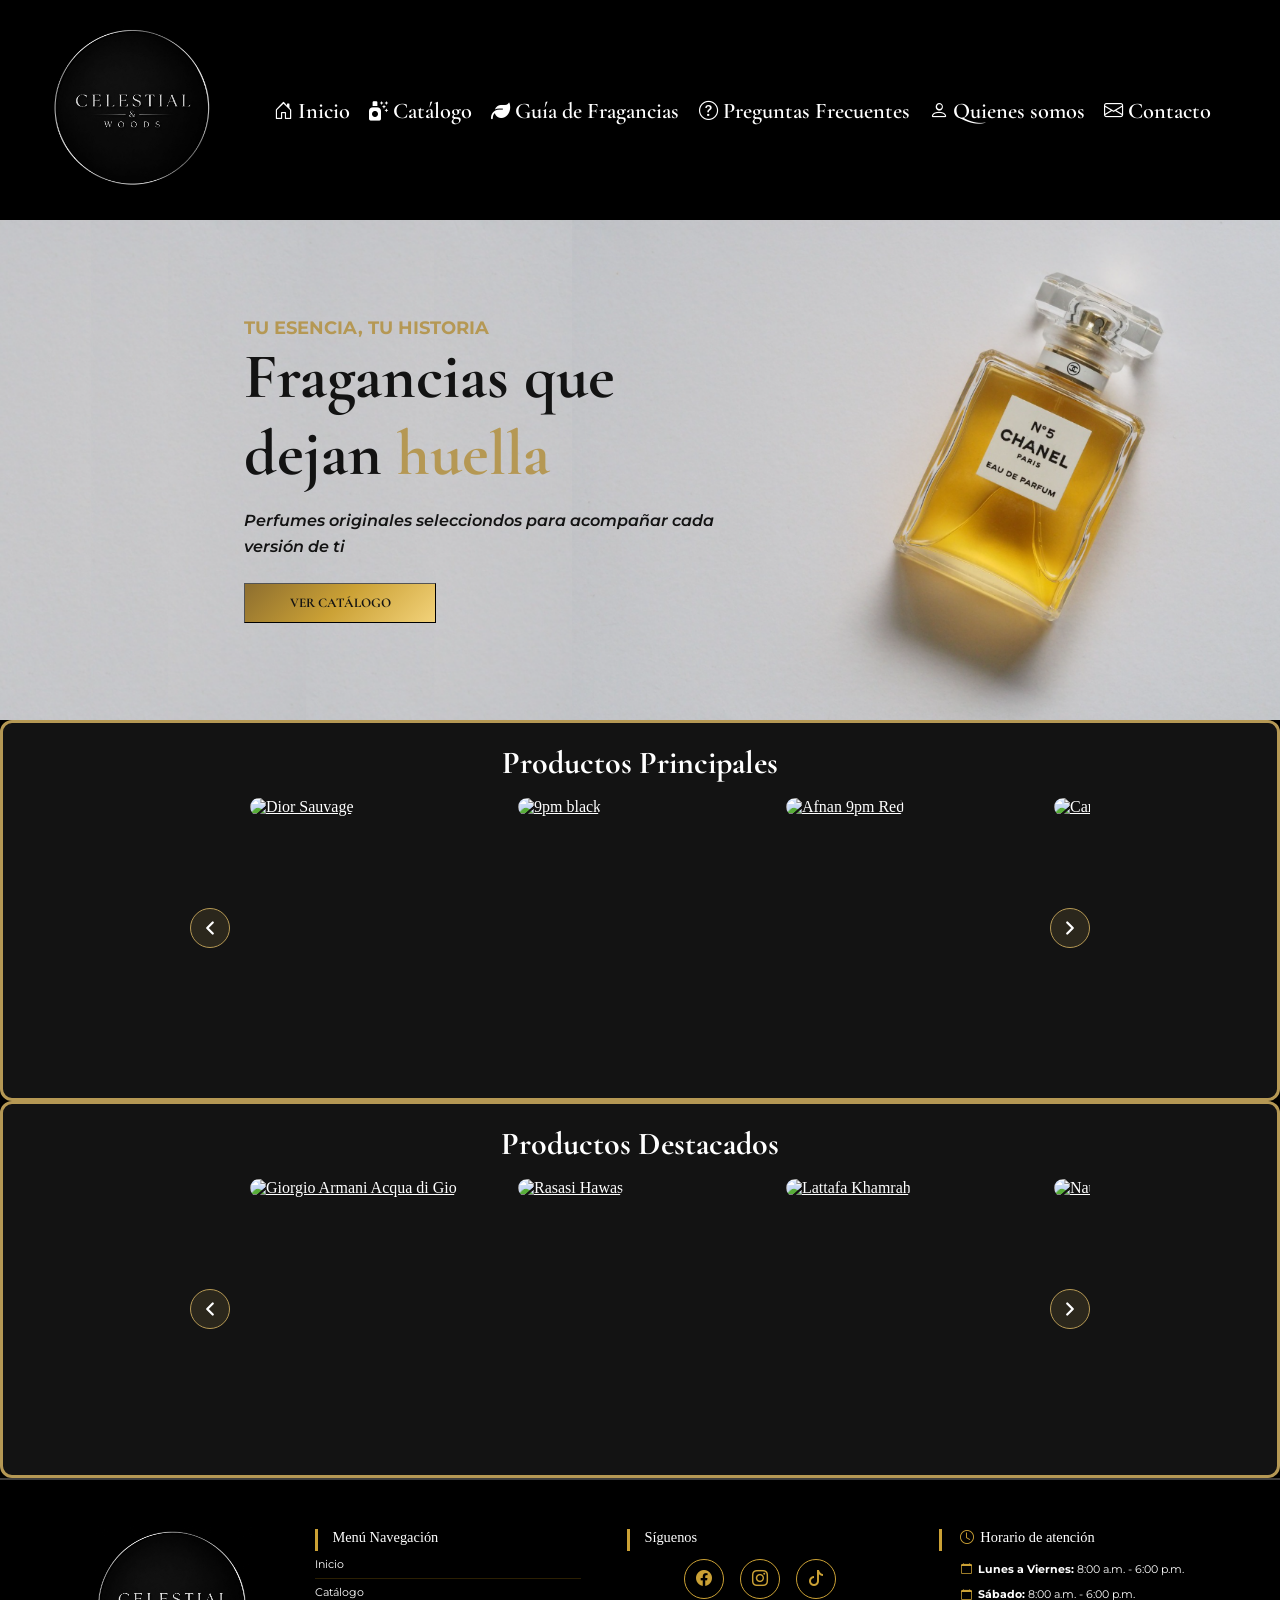
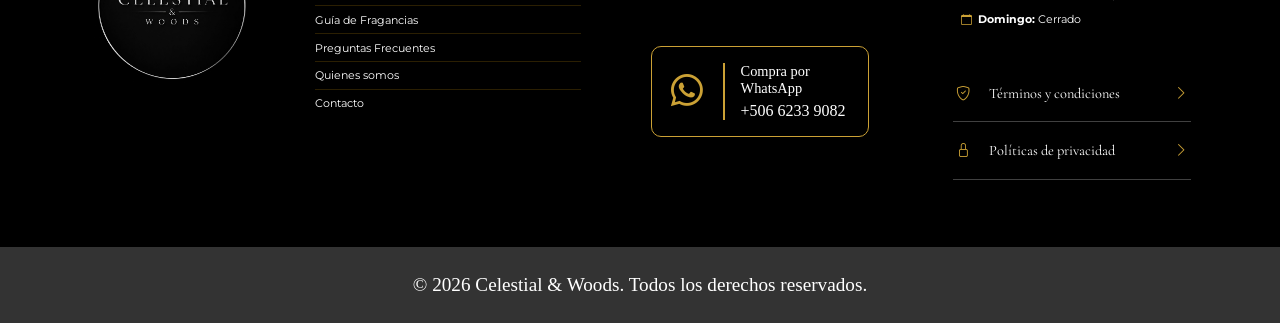
==== Index.html @ f3c1cd7b "Agregar funcionalidad a catalogo, filtros y carrucel en index" ====
<!doctype html>
<html lang="es">

<head>
  <meta charset="UTF-8" />
  <meta name="viewport" content="width=device-width, initial-scale=1.0" />
  <meta name="author" content="Ana María Faerron, Michael Maroto, Julian Rodríguez " />
  <meta name="description"
    content="Descubre perfumes exclusivos para mujer, hombre y unisex. Encuentra la fragancia perfecta en Celestial & Woods." />
  <meta name="keywords"
    content="perfumes, fragancias, perfumes originales, perfumes para mujer, perfumes para hombre, tienda de perfumes" />
  <link rel="preconnect" href="https://fonts.googleapis.com" />
  <link rel="preconnect" href="https://fonts.gstatic.com/" crossorigin />
  <link
    href="https://fonts.googleapis.com/css2?family=Cormorant+Garamond:ital,wght@0,300..700;1,300..700&family=Montserrat:ital,wght@0,100..900;1,100..900&display=swap"
    rel="stylesheet" />
  <link rel="stylesheet" href="Css/Index.css" />

  <title>Inicio | Celestial & Woods</title>
  <link href="Css/Styles.css" rel="stylesheet" />
  <!--Se pone de último para que tenga prioridad-->
  <!--Para usar bootstrap (iconos)-->
  <link rel="stylesheet" href="https://cdn.jsdelivr.net/npm/bootstrap-icons@1.13.1/font/bootstrap-icons.min.css" />

  <!-- Font Awesome -->
  <link rel="stylesheet" href="https://cdnjs.cloudflare.com/ajax/libs/font-awesome/6.7.2/css/all.min.css" />
  <link rel="icon" type="image/png" href="Multimedia/Img/Logo_Celestial_Woods.png" />
</head>

<body>
  <!--------------------------------------------------------->
  <!------------------------MENU----------------------------->
  <!--------------------------------------------------------->

  <header class="main-header">
    <!-- Logo de la marca, centrado -->
    <div class="header-logo">
      <a href="Index.html">
        <img src="Multimedia/Img/Logo_Celestial_Woods.png" alt="Logo Celestial & Woods" />
      </a>
    </div>

    <button class="hamburger-menu" id="abrir">
      <i class="bi bi-list"></i>
    </button>

    <nav class="header-nav" id="nav">
      <button class="cerrar-menu" id="cerrar"><i class="bi bi-x"></i></button>

      <ul class="nav-list">
        <li class="nav-item">
          <a href="#" class="nav-link active"><i class="bi bi-house-door"></i> Inicio</a>
        </li>
        <li class="nav-item">
          <a href="Paginas/Catalogo_Productos.html" class="nav-link">
            <i class="fa-solid fa-spray-can-sparkles"></i> Catálogo</a>
        </li>
        <li class="nav-item">
          <a href="Paginas/Guia_fragancias.html" class="nav-link">
            <i class="fa-solid fa-leaf"></i> Guía de Fragancias</a>
        </li>
        <li class="nav-item">
          <a href="Paginas/Preguntas.html" class="nav-link">
            <i class="bi bi-question-circle"></i> Preguntas Frecuentes</a>
        </li>
        <li class="nav-item">
          <a href="Paginas/Informacion.html" class="nav-link"><i class="bi bi-person"></i> Quienes somos</a>
        </li>
        <li class="nav-item">
          <a href="Paginas/Contacto.html" class="nav-link"><i class="bi bi-envelope"></i> Contacto</a>
        </li>
      </ul>
    </nav>
  </header>

  <!-- Contenido principal (Main)-->
  <main>

    <section class="hero-section">

      <section class="left hero-section">

        <h3>TU ESENCIA, TU HISTORIA</h3>
        <h1>Fragancias que
          <hr> dejan <strong>huella</strong>
        </h1>
        <p>Perfumes originales selecciondos para acompañar cada versión de ti</p>
        <button>
          VER CATÁLOGO
        </button>

      </section>

      <img src="Multimedia/heroSectionIndice.png" alt="" class="hero-image right">

    </section>


    <section class="principal-products">
      <!-- Sección de productos principales-->
      <h2>Productos Principales</h2>

      <div class="carrusel-visor" id="carruselPrincipales" data-intervalo="4000">
        <button class="carrusel-flecha carrusel-prev" type="button" aria-label="Anterior">
          <svg viewBox="0 0 24 24" width="100%" height="100%" fill="none" stroke="currentColor" stroke-width="2.5"
            stroke-linecap="round" stroke-linejoin="round">
            <polyline points="15 18 9 12 15 6"></polyline>
          </svg>
        </button>

        <!-- Las imagenes las llena Java/index.js, leyendo los -->
        <!-- productos con principal:true en Java/productos.js -->
        <div class="carrusel-pista"></div>

        <button class="carrusel-flecha carrusel-next" type="button" aria-label="Siguiente">
          <svg viewBox="0 0 24 24" width="100%" height="100%" fill="none" stroke="currentColor" stroke-width="2.5"
            stroke-linecap="round" stroke-linejoin="round">
            <polyline points="9 6 15 12 9 18"></polyline>
          </svg>
        </button>
      </div>

      <div class="product-container"></div>
    </section>

    <section class="Featured-Products" id="productos-destacados">
      <h2>Productos Destacados</h2>

      <div class="carrusel-visor" id="carruselDestacados" data-intervalo="4000">
        <button class="carrusel-flecha carrusel-prev" type="button" aria-label="Anterior">
          <svg viewBox="0 0 24 24" width="100%" height="100%" fill="none" stroke="currentColor" stroke-width="2.5"
            stroke-linecap="round" stroke-linejoin="round">
            <polyline points="15 18 9 12 15 6"></polyline>
          </svg>
        </button>

        <!-- Las imagenes las llena Java/index.js, leyendo los -->
        <!-- productos con destacado:true en Java/productos.js -->
        <div class="carrusel-pista"></div>

        <button class="carrusel-flecha carrusel-next" type="button" aria-label="Siguiente">
          <svg viewBox="0 0 24 24" width="100%" height="100%" fill="none" stroke="currentColor" stroke-width="2.5"
            stroke-linecap="round" stroke-linejoin="round">
            <polyline points="9 6 15 12 9 18"></polyline>
          </svg>
        </button>
      </div>
    </section>
  </main>

  <!--------------------------------------------------------->
  <!-------------------PIE DE LA PÁGINA---------------------->
  <!--------------------------------------------------------->

  <footer>
    <!-- Logo de la marca -->
    <img class="logo" src="Multimedia/Img/Logo_Celestial_Woods.png" alt="Logo Celestial & Woods" />

    <section class="footer-menu">
      <h3>Menú Navegación</h3>
      <ul class="nav-list-footer">
        <li class="nav-item-footer">
          <a href="#" class="nav-link-footer active"> Inicio</a>
        </li>
        <li class="nav-item-footer">
          <a href="Paginas/Catalogo_Productos.html" class="nav-link-footer">
            Catálogo</a>
        </li>
        <li class="nav-item-footer">
          <a href="Paginas/Guia_fragancias.html" class="nav-link-footer">
            Guía de Fragancias</a>
        </li>
        <li class="nav-item-footer">
          <a href="Paginas/Preguntas.html" class="nav-link-footer">
            Preguntas Frecuentes</a>
        </li>
        <li class="nav-item-footer">
          <a href="Paginas/Informacion.html" class="nav-link-footer">
            Quienes somos</a>
        </li>
        <li class="nav-item-footer">
          <a href="Paginas/Contacto.html" class="nav-link-footer">
            Contacto</a>
        </li>
      </ul>
    </section>

    <section class="footer-social">
      <h3>Síguenos</h3>

      <nav aria-label="Redes sociales">
        <a href="https://www.facebook.com/share/1H3A6cKN8u/" class="social-icon" target="_blank" rel="noopener">
          <i class="bi bi-facebook"></i></a>
        <a href="https://www.instagram.com/celestial_woods_?igsi=bzFpeXpoeDBkMzht" class="social-icon" target="_blank"
          rel="noopener">
          <i class="bi bi-instagram"></i></a>
        <a href="https://www.tiktok.com/@celestial_woods?_r=1&_t=ZS-996cXlFkd6O" class="social-icon" target="_blank"
          rel="noopener"><i class="bi bi-tiktok"></i></a>
      </nav>
    </section>

    <!-- Compra por WhatsApp -->
    <section class="footer-whatsapp">
      <i class="bi bi-whatsapp"></i>

      <div class="left">
        <h3>Compra por WhatsApp</h3>
        <a href="https://wa.me/50662339082?text=Hola%2C%20me%20gustaria%20obtener%20mas%20informacion%20sobre%20sus%20perfumes."
          target="_blank" rel="noopener">
          +506 6233 9082
        </a>
      </div>
    </section>

    <!-- Horarios -->
    <section class="footer-hours">
      <h3><i class="bi bi-clock"></i> Horario de atención</h3>

      <ul>
        <li>
          <i class="bi bi-calendar"></i><strong> Lunes a Viernes:</strong> 8:00 a.m. - 6:00 p.m.
        </li>
        <li>
          <i class="bi bi-calendar"></i><strong> Sábado:</strong> 8:00 a.m. -
          6:00 p.m.
        </li>
        <li>
          <i class="bi bi-calendar"></i><strong> Domingo:</strong> Cerrado
        </li>
      </ul>
    </section>

    <!-- Información legal -->
    <section class="footer-legal">
      <nav aria-label="Información legal">
        <ul class="legal-list">
          <li class="legal-item">
            <a href="#" class="legal-link">
              <span class="legal-left">
                <i class="bi bi-shield-check"></i>
                <span>Términos y condiciones</span>
              </span>

              <i class="bi bi-chevron-right"></i>
            </a>
          </li>

          <li class="legal-item">
            <a href="#" class="legal-link">
              <span class="legal-left">
                <i class="bi bi-lock"></i>
                <span>Políticas de privacidad</span>
              </span>

              <i class="bi bi-chevron-right"></i>
            </a>
          </li>
        </ul>
      </nav>
    </section>

    <!-- Copyright -->
    <section class="footer-copy">
      <p>
        &copy; 2026 Celestial & Woods. <br />
        Todos los derechos reservados.
      </p>
    </section>
  </footer>

  <script src="Java/productos.js"></script>
  <script src="Java/index.js"></script>
  <script src="Java/main.js"></script>
  <script src="Java/carrusel.js"></script>
  <!--Se pone al final porque ocupa primero haber leido todo el html-->
</body>

</html>
---- Css/Index.css ----
main {
  margin-left: 0 !important;
  margin-right: 0 !important;
  width: 100% !important;
}

.hero-section {
  width: 100%;
  height: 500px;
  position: relative;
  overflow: hidden;
  border: 0;
  border-radius: 0;
}

.hero-image {
  width: 100%;
  height: 100%;
  object-fit: cover;
  object-position: center;
  position: absolute;
  top: 0;
  left: 0;
}

.hero-section.left {
  position: relative;
  z-index: 2;
  width: 50%;
  height: 100%;
  display: flex;
  flex-direction: column;
  justify-content: center;
  padding: 3rem 4rem;
  margin-left: 10rem;
  background-color: transparent;
}

.hero-section h1 {
  font-family: "Cormorant Garamond", serif;
  color: #131313;
  font-size: 4rem;
  font-weight: 900;
  margin-bottom: 1rem;
}

.hero-section h3 {
  font-family: "Montserrat", serif;
  color: #b59854;
  font-size: 1.1rem;
}

.hero-section strong {
  color: #b59854;
}

.hero-section hr {
  border: none;
}

.hero-section p {
  font-family: "Montserrat", serif;
  font-size: 1rem;
  width: 30rem;
  max-width: 100%;
  color: #131313;
  margin-bottom: 1.5rem;
  font-style: italic;
  font-weight: 600;
  line-height: 1.6;
}

.hero-section button {
  height: 2.5rem;
  width: 12rem;
  font-family: "Cormorant Garamond", serif;
  color: #131313;
  font-weight: 700;
  background: linear-gradient(135deg, #8d6e2f, #cba135, #f2d27a);
  border-width: 1.5px;
  transition: all 0.3s ease;
}

.hero-section button:hover {
  transform: translateX(5px);
  filter: brightness(1.08);
  box-shadow: 0 5px 15px rgba(203, 161, 53, 0.35);
}

/* Contenedor principal de la sección */
section {
  /* margin: 30px; */
  padding: 20px;
  border: 3px solid #b59854;
  color: white;
  background-color: #131313;
  border-radius: 12px;
}

/* Título de la sección */
section h2 {
  color: white;
  text-align: center;
  margin-bottom: 1rem;
  font-family: "Cormorant Garamond", serif;
  font-size: clamp(1.5rem, 3vw, 2rem);
}

/* Carrusel propio de Productos Principales y Destacados */
.carrusel-visor {
  position: relative;
  max-width: 900px;
  margin: 0 auto 1rem auto;
  overflow: hidden;
  display: flex;
  align-items: center;
  gap: 0.5rem;
}

/* Fila continua de imágenes: se desplaza de a una */
.carrusel-pista {
  display: flex;
  flex: 1 1 auto;
  min-width: 0;
  transition: transform 0.6s ease;
}

.carrusel-pista > a {
  flex: 0 0 33.333%;
  width: 33.333%;
  height: 260px;
  padding: 0 0.75rem;
  box-sizing: border-box;
  display: block;
}

.carrusel-pista > a img {
  width: 100%;
  height: 100%;
  object-fit: contain;
  border-radius: 12px;
  background-color: transparent;
}

.carrusel-flecha {
  position: relative;
  z-index: 2;
  flex-shrink: 0;
  width: 40px;
  height: 40px;
  display: flex;
  align-items: center;
  justify-content: center;
  background: rgba(181, 152, 84, 0.15);
  border: 1px solid #b59854;
  border-radius: 50%;
  color: #cba135;
  cursor: pointer;
  padding: 8px;
  transition:
    background-color 0.2s ease,
    color 0.2s ease;
}

.carrusel-flecha:hover {
  background-color: #b59854;
  color: #131313;
}

/* Tablet: se ven 2 imágenes a la vez */
@media screen and (max-width: 991px) {
  .carrusel-visor {
    max-width: 600px;
  }

  .carrusel-pista > a {
    flex: 0 0 50%;
    width: 50%;
    height: 240px;
  }
}

/* Celular: se ve 1 imagen a la vez */
@media screen and (max-width: 767px) {
  .carrusel-visor {
    max-width: 320px;
    gap: 0.35rem;
  }

  .carrusel-pista > a {
    flex: 0 0 100%;
    width: 100%;
    height: 220px;
  }

  .carrusel-flecha {
    width: 32px;
    height: 32px;
    padding: 6px;
  }
}

/* Cuadrícula contenedora de productos */
.product-container {
  display: grid;
  grid-template-columns: repeat(3, minmax(0, 1fr));
  gap: 1.5rem;
  margin-top: 20px;
  align-items: stretch;
}

/* Tarjeta o elemento individual de producto */
.product-item {
  display: flex;
  flex-direction: column;
  align-items: center;
  gap: 0.75rem;
  text-align: center;
}

/* Imagen del producto */
.product-item img {
  width: 100%;
  max-width: 220px;
  height: auto;
  object-fit: contain;
  border-radius: 12px;
}

/* Títulos y textos descriptivos de cada producto */
.product-item h3,
.product-item p {
  margin: 0;
  font-family: "Montserrat", sans-serif;
}

/* Reglas de diseño responsivo para pantallas de hasta 767px */
@media screen and (max-width: 767px) {
  .hero-section {
    width: 100%;
    height: 350px;
    position: relative;
    overflow: hidden;
    border: 0;
    border-radius: 0;
  }

  .hero-image {
    width: 100%;
    height: 100%;
    object-fit: cover;
    object-position: 89% center;
    position: absolute;
    top: 0;
    left: 0;
  }

  .hero-section.left {
    position: relative;
    z-index: 2;
    width: 80%;
    display: flex;
    flex-direction: column;
    justify-content: center;
    padding: 1rem;
    height: 80%;
    margin-left: 1rem;
  }

  .hero-section h1 {
    font-size: 2.5rem;
  }

  .hero-section h3 {
    font-size: 0.8rem;
  }

  .hero-section hr {
    border: none;
  }

  .hero-section p {
    font-size: 0.8rem;
    width: 20rem;
    font-weight: 600;
  }

  .hero-section button {
    height: 2rem;
    width: 10rem;
  }

  section {
    margin: 1rem 0.75rem;
    padding: 1rem;
  }

  .product-container {
    grid-template-columns: 1fr;
    gap: 1rem;
  }

  .product-item img {
    max-width: 240px;
  }
}
---- Css/Styles.css ----
/* ==========================================================================
    CONFIGURACIÓN  GENERAL 
============================================================================= */

/*Esto es para que aplique todo los formatos a todo el documento*/
* {
  margin: 0;
  padding: 0;
  box-sizing: border-box; /* Hace que el ancho y el alto del elemento incluyan el padding y el borde, evitando que aumente su tamaño total. */
  color: white;
}

/*Esto es para que aplique esa función a todo el html*/
html {
  scroll-behavior: smooth; /* Desplaza la página de forma suave hacia una sección en lugar de saltar directamente. */
}

main {
  width: 80%;
  margin: 0 auto;
  
}

body{
  background-color: black;
}



/* =================================================================================
    ESTILOS BASE (PARA MOBILE Y DESKTOP)  Y CONFIGURACIÓN MOBILE 
==================================================================================== */
  
/*-------------------------------------------------------------------*/
/*------------CONFIGURACIÓN DE LA SECCIÓN GUIA DE FRAGANCIAS---------*/
/*-------------------------------------------------------------------*/


  /*logo en mobile*/
  .header-logo img {
    width: 130px;
    height: auto;
    border-radius: 50%;
    object-fit: cover;
  }

  /*Esto es para que muestre el menu hamburguesa cuando está en mobile*/
  .hamburger-menu { 
    display: block;
    background-color: transparent;
    font-size: 1.5rem;
    border: none;
    cursor: pointer;
  }

  .hamburger-menu:hover{
    transform: scale(1.15); /*cuando se presiona se hace más grande*/
  }

  /*Botón de cerrar X*/
  .cerrar-menu{
    background-color: transparent;
    margin: 0;
    border: 0;
    font-size: 2rem;
    align-self: flex-end;
    cursor: pointer;
    display: block;  /*Esto es para que muestre el menu hamburguesa cuando está en mobile*/
    transition: transform 0.3s ease;
  }

  .cerrar-menu:hover{
    color:white;
  }

  /*Configuración general de los íconos*/
  .bi-house-door, .fa-solid, .bi-question-circle, .bi-person, .bi-envelope {
    color: #d4b483;
    font-size: 1.2rem;
  }

  /*El contenedor (header) */
  .main-header{
    display: flex;
    justify-content: space-between;
    align-items: center;
    padding: 1rem 1.5rem; /* 1rem arriba/abajo y 1.5rem de "aire" a los lados */
    width: 100%;
    box-sizing: border-box; /* Evita que el padding genere scroll horizontal */
  }

  /*Contenedor(nav) Padre del botton y el ul*
  Es el menú desplegable lateral en Mobile*/
  .header-nav {
    position: fixed; /*Aquí esta actuando como hijo del header y significa mover el hijo en cualquier parte dentro del padre. Permite usar left, top..*/
    top: 0;
    right: 0;
    bottom: 0;

    width: 240px;
    height: 100vh;

    display: flex;
    flex-direction: column;
    justify-content: flex-start;
    align-items: flex-start;
    padding: 1rem;
  
    background: linear-gradient(
    180deg,
    #3c3b3a 0%,
    #2f2f2f 45%,
    #232323 100%
    );

    box-shadow:
    -15px 0 40px rgba(0,0,0,.45),
    0 0 0 100vmax rgba(0,0,0,.5);

    border-radius: 40px 0 0 40px;

    /* Esto es para que no muestre el nav cuando está en mobile y pongo .nav-list para que si me muestre la imagen que también esta adentro del nav*/
    opacity: 0;
    visibility: hidden; /* Oculto por defecto en móvil ya que solo se va a mostrar presionando el botón hamburguesa */
    transform: translateX(100%);
    transition: transform .35s ease;
    z-index: 10; /*Esto es para las imagenes del fondo que no se vean encima del menu*/
  }

  /*Esto es una clase de JavaScript para desplegar menú en mobile*/
  .header-nav.visible {
    transform: translateX(0);
    opacity: 1;
    visibility: visible;
  }

/*Contenedor (ul) Padre de los li*/
/*Es la lista del menú en mobile*/
  .nav-list {
    display: flex;
    flex-direction: column; /*que ponga a sus hijos de manera vertical*/ 
    margin: 0;   /* Espacio debajo de la X */
    padding: 0;
    width: 100%; /*significa que el elemento ocupa el 100% del ancho de su contenedor padre.*/
    list-style: none;
  }

/*Contenedor (li) Padre de los a*/
/*Son los elementos de la lista*/
  .nav-item{
    margin: 0;
    width:100%;
    padding:1rem 0;
    
  }

  /*Esta es la líneas del menu gris y le pongo el not para que al ultimo no le ponga*/
  .nav-item:not(:last-child){
    border-bottom:1px solid rgba(203,161,53,.45);
  }

  /*Contenedor (a) para manejar lo que está dentro el texto. Padre de los textos*/
  .nav-link {
    color: #d4b483;
    text-decoration: none; /*Para quitarle los puntos y raya*/
    font-size: 1rem;
    font-weight: 600;
    padding: 0.8rem 0;
    white-space: nowrap; /*le dice al navegador que nunca haga un salto de línea dentro del texto.*/
    transition: .3s;
    font-family: "Cormorant Garamond", sans-serif;

  }

  .nav-link:hover {
  /*Cuando se pasa el mouse por los link del nav*/
    background: none;
    color: #f6deb0;
    padding-left:12px;
  }

  .nav-link:hover i{ /*cuando pasen el mouse por ahi tambien cambie de color los iconos*/
    color: #f6deb0;
  }

  

  /*-------------------------------------------------------------------*/
  /*--------------------------CONFIGURACIÓN FOOTER---------------------*/
  /*-------------------------------------------------------------------*/

  footer {
    width: 100%; /*Ocupa el 100% del ancho de la pantalla*/
    display: flex;
    flex-direction: column;
    align-items: center;
    padding-top: 1rem;
    padding-bottom:0;
    margin-bottom: 0;
    border-top: 1px solid #87868477;
    
  }

  /*logo*/
  .logo {
    width: 100px; /*Se usa px para que mantenga siempre esa medida sin importar el tamaño de la pantalla*/
    height: 100px;
  }

  /*Estilo general para todas las section del footer*/

  footer section {
    border-color: transparent;
    background-color: black;
    padding: 1rem;
    margin: 0.5rem;
    width: 100%;  /*Esto hace que siempre el hijo ocupe el 100% del ancho de su elemento padre que es el footer y a su vez footer tambien tiene width 100%*/
    /*por eso los elementos siempre van a quedar centrados si pongo justife content center aunque alarge la pantalla*/
  }

  footer li {
    font-family: "Montserrat",sans-serif;
    font-size: 0.70rem;
    font-weight: 400;
    white-space: nowrap; /*le dice al navegador que nunca haga un salto de línea dentro del texto.*/
  }

  ul {
    list-style: none;
  }

  footer h3 {
    font-size: 0.90rem;
    font-weight: 400;
    border-left:solid #cba135;
    padding-left: 0.90rem;
    padding-bottom: 0.3rem;
  }

  
  /*--------Todo sobre la sección de footer-menu--------*/
  

  /*Contenedor (ul) Padre de los li*/
  .nav-list-footer {
    display: flex;
    flex-direction: column; /*que ponga a sus hijos de manera vertical*/ 
    margin: 0;   /* Espacio debajo de la X */
    padding: 0;
    width: 100%; /*significa que el elemento ocupa el 100% del ancho de su contenedor padre.*/
  }

  /*Contenedor (li) Padre de los a*/
  .nav-item-footer{
    margin: 0;
    width:100%;
    padding: 0.4rem 0;
    
  }

  /*Esta es la líneas del menu gris y le pongo el not para que al ultimo no le ponga*/
  .nav-item-footer:not(:last-child){
    border-bottom:1px solid rgba(215, 157, 12, 0.199);
  }

  /*Contenedor (a) para manejar lo que está dentro el texto. Padre de los textos*/
  .nav-link-footer {
    color: white;
    text-decoration: none; /*Para quitarle los puntos y raya*/
  }

  .nav-link-footer:hover {
  /*Cuando se pasa el mouse por los link del nav*/
    background: none;
    color: #f6deb0;
  }


  /*--------Todo sobre la sección de footer-social--------*/
  
  
  .footer-social {
    display: flex;
    flex-direction: column;
  }

  /*Contenedor (nav) padre de los a*/
  .footer-social nav{
    display: flex;
    gap: 1rem;
    margin-top: 1.5rem;
    justify-content: center;
  }

  /*Este el contenedor(a) padre de los i los textos*/
  /*Al final es el círculo de las redes*/
  .social-icon{
      width: 2.5rem;
      height:2.5rem;

      display: flex;
      justify-content: center;
      align-items: center;
      border: 1px solid #cba135;
      border-radius: 50%;
      text-decoration: none;
      transition: .3s;
  }

  .social-icon i{
      font-size: 1rem;
  }

  /*Esto es para cuando se toquen con el mouse se hagan un poquito para arriba*/
  .social-icon:hover{
      transform: translateY(-4px);
  }

  footer .bi{
    background-color: black;
    color: #cba135;
    padding: 0.2rem;
    margin: 0;

  }

  /*--------Todo sobre la sección de footer-whatsapp----*/
  

  .footer-whatsapp {
    display: flex;
    border: solid 1px #cba135;
    justify-content: center;
    align-items: center;
    width: 80%;
    border-radius: 10px;
    
  }

  .footer-whatsapp i {
    font-size: 2rem;
    margin-right: 1rem;
  }

  .footer-whatsapp div {
    margin-left: 0%;
    border-left: solid 2px #cba135;;
  }

  .footer-whatsapp h3, .footer-whatsapp a{

    border-left: none;
    padding-left: 1rem;
    text-decoration: none;

  }

  .footer-whatsapp a:hover {
    color: #cba135;
  }
  

  /*--------Todo sobre la sección de footer-hour--------*/


  .footer-hours li {
    padding-top: 0.7rem;
    padding-left: 1.15rem;

  }
  

  /*--------Todo sobre la sección de footer-legal--------*/

  .footer-legal{
    width: 90%;
    padding-top: 0;
    margin-bottom: 2rem;
    
  }

  .legal-list{
    list-style: none;
    margin: 0;
    padding: 0;
  }

.legal-item{
    border-bottom: 1px solid rgba(255, 255, 255, 0.252);
  }

.legal-link{
    display: flex;
    justify-content: space-between;
    align-items: center;

    padding: 1rem 0;

    text-decoration: none;
    color: white;

    transition: .3s;
  }

.legal-left{
    display: flex;
    align-items: center;
    gap: 1rem;
  }

.legal-left i, .legal-link i{
    color: #cba135;
    font-size: 1.2rem;
  }

.legal-left span{
    font-size: 0.9rem;
    font-family: "Cormorant Garamond", sans-serif;
  }

.footer-legal i{
    font-size: 0.9rem;
  }

.legal-link:hover{
    color: #cba135;
  }

.legal-link:hover .bi-chevron-right{
    transform: translateX(5px);
  }

.bi-chevron-right{
    transition: transform .3s ease;
  }

  /*--------Todo sobre la sección de copyright----------*/


  .footer-copy{
    width: 100%;
    background-color: #333;
    border-radius: 0%;
    text-align: center;
    font-size: 0.90rem;
    margin: 0;
    padding: 2rem;
    
  }

/* ==========================================================================
    CONFIGURACIÓN ESCRITORIO (A partir de 950px)
============================================================================= */

@media screen and (min-width: 950px){

  /*-------------------------------------------------------------------*/
  /*--------------------------CONFIGURACIÓN MENÚ-----------------------*/
  /*-------------------------------------------------------------------*/

  /* Ocultamos los botones de control móvil */
  .hamburger-menu, .cerrar-menu {
    display: none;
  }

  /*El logo que es más grande para escritorio*/
  .header-logo img {
    width: 10.5rem;
    height: 10.5rem;
  }

  /*El contenedor (header) */
  .main-header {
    display: flex;
    align-items: center;
    justify-content: space-between; /* Mantiene logo a la izq y nav a la der */
    max-width: 1300px;              /* Límite para que no se desparrame en pantallas gigantes */
    margin: 0 auto !important;     /* Centra todo el header en la pantalla */
    padding: 1.5rem 3rem !important;/* Da buen espacio/padding a los lados */
  }

  /*Configuración general de los íconos*/
  .bi-house-door, .fa-solid, .bi-question-circle, .bi-person, .bi-envelope {
    color: white;
    font-size: 1.2rem;
  }


  /*El el contenedor (nav)*/
  /*Se resetea: pasa de ser un menú desplegable a una barra horizontal fija*/

  .header-nav {
    position: static;
    width: 100%;
    height: auto;
    background: transparent;
    box-shadow: none;
    border-radius: 0;

    display: flex; /*Para poner todos los hijos al lado*/
    align-items: center;
    justify-content: center;
    gap: 2.25rem; /*es el espacio en blanco que se deja entre elementos */
    padding: 1.625rem 3.125rem;

    /* Visibilidad permanente */
    opacity: 1;
    visibility: visible;
    transform: none;
  }

  /*Es el contenedor (ul)*/
  /*La lista pasa de vertical a horizontal*/
  .nav-list {
    flex-direction: row;
    gap: 0.2rem;
    align-items: center;
  }

  /* Quitamos las líneas divisorias de mobile y ajustamos el padding */
  .nav-item {
    width: auto;
    padding: 0;
  }

  .nav-item:not(:last-child) {
    border-bottom: none;
  }

  /*Es el contenedor (a) para manejar el texto dentro de los */
  /*Estilo de los botones en escritorio*/
  .nav-link {
    color: white;
    font-size: 1.4rem;
    font-weight: 600;
    padding: 0.5rem 0.5rem;
    border-radius: 1.25rem;
    transition: background 0.25s ease, color 0.25s ease;
    /* transition: background 0.25s ease, color 0.25s ease;
      Hace que los cambios de "background" y "color" no ocurran de golpe,
      sino de forma suave, en 0.25 segundos cada uno (como un desvanecido).
      Aquí van DOS transiciones separadas por una coma: una para el background
      y otra para el color, cada una con su propia duración y tipo de movimiento. */
    text-align: center;
  }

  /*Cuando se pasa el mouse por los link del nav*/
  .nav-link:hover {
    background: linear-gradient(
          90deg,
          #8d6e2f,
          #cba135,
          #f2d27a
      );
    color: black;
  }

  .nav-link:hover i{ /*cuando pasen el mouse por ahi tambien cambie de color los iconos*/
      color: black;
    }

  /*-------------------------------------------------------------------*/
  /*-------------------------CONFIGURACIÓN FOOTER----------------------*/
  /*-------------------------------------------------------------------*/

 /*CONFIGURACIÓN DEL GRID EN EL FOOTER */
  footer {
    display: grid; /*Activa el "modo cuadrícula" para todos los hijos directos del footer.*/
    grid-template-columns: 200px 1fr 1fr 1fr; 
    /*200px es el espacio para la imagen.
      La 2ª, 3ª y 4ª columna miden 2fr cada una. .*/
    column-gap: 2.5rem;
    row-gap: 1.5rem;
    
    align-items: start;
    width: 100%;

  /* Ancho controlado y centrado */
    max-width: 1200px;
    margin: 0 auto !important;
    padding: 3rem 2rem 0 2rem;
    box-sizing: border-box;

    /* 1. Quitamos el borde normal de móvil */
    border-top: none; /*Se quita porque sino queda cortada y no llega a todo el ancho de la pantalla porque el footer no es tan ancho*/
    position: relative; /* Necesario para posicionar la línea */
      
  }

  /* 2. Creamos la línea superior de pantalla a pantalla */
  footer::before { /*Crea una "línea fantasma" en la parte superior del footer (antes del footer).*/
    content: ""; /* 1. Crea una caja invisible */
    position: absolute; /*déjame moverla libremente a donde yo quiera usando coordenadas".*/
    top: 0; /*Pégate exactamente al borde superior*/
    left: 50%; /*Le dice que deje un espacio a lado de la izquierda del 50% entonces se va totalmente a la derecha pero como es el tamaño de toda la pantalla 
    va sobrar un monto de espacio a la derecha */
    
    transform: translateX(-50%); /*Arrastra el borde 50% a la izquierda por el eje x permitiendo que quede el borde centrado
    y por todo el ancho del navegador*/
    
    /* Le damos el ancho de toda la pantalla */
    width: 100vw; 
    
    /*color y grosor del borde */
    border-top: 2px solid #87868477; 
  }

  footer section {
    margin: 0;
    padding: 0;
    
  }

  /*POSICIONAMIENTO DE CADA HIJO DEL FOOTER (SECTION) */

  /* Columna 1: Logo */
  .logo {
    grid-column: 1; /*En qué columna se coloca el elemento.*/
    grid-row: 1 span 2; /* Abarca 2 filas para centrarse con el resto */
    justify-self: center;
    width: 160px;
    height: 160px;
  }

  /* Columna 2: Menú Navegación */
  .footer-menu {
    grid-column: 2;
    grid-row: 1 / span 2; /*Span significa toma dos filas abajo*/
  }

  /* Columna 3, Fila 1: Síguenos */
  .footer-social {
    grid-column: 3;
    grid-row: 1;
    /* display: flex; estoy haciendo esa celda donde esta lo de siguenos flexible */
  }

  .footer-social nav {
    justify-content: center; /* Alinea los íconos al centro */
    gap: 1rem;
    margin-top: 0.5rem;
  }

  /* Columna 3, Fila 2: WhatsApp (Debajo de Síguenos) */
  .footer-whatsapp {
    grid-column: 3;
    grid-row: 2;
    margin-top: 0;
    box-sizing: border-box;
    justify-self: center;
    margin-top: -4rem;
    padding: 1rem;
  }

  /* Columna 4: Horarios */
  .footer-hours {
    grid-column: 4;
    grid-row: 1 / span 2;
  }

  /* Fila 3: Legales (Términos y Políticas en horizontal) */
  .footer-legal {
    grid-column: 4;/* Ocupa de la columna 1 a la última */
    grid-row: 2;
    margin-top: -3rem !important;
    justify-self: center;
  }

  .legal-list {
    justify-content: center;
    align-items: center;
    gap: 2rem;
  }

  /* Fila 4: Copyright */
  footer section.footer-copy {
    grid-column: 1 / -1;
    grid-row: 4;
    margin-top: -1rem;
    padding: 1.5rem 0;
    
    /* 1. Ocupa el 100% de la pantalla */
    width: 100vw !important; 
  
    /* 2. Truco para romper el padding del footer y llegar al borde de la pantalla */
    position: relative;
    left: 50%;
    right: 50%;
    margin-left: -50vw;
    margin-right: -50vw;
  }

  .footer-copy p {
    margin: 0;
    font-size: 1.2rem;

  }

  /* Ocultamos/desactivamos la etiqueta <br> dentro del footer en escritorio */
  .footer-copy br {
    display: none;
    
  }

}
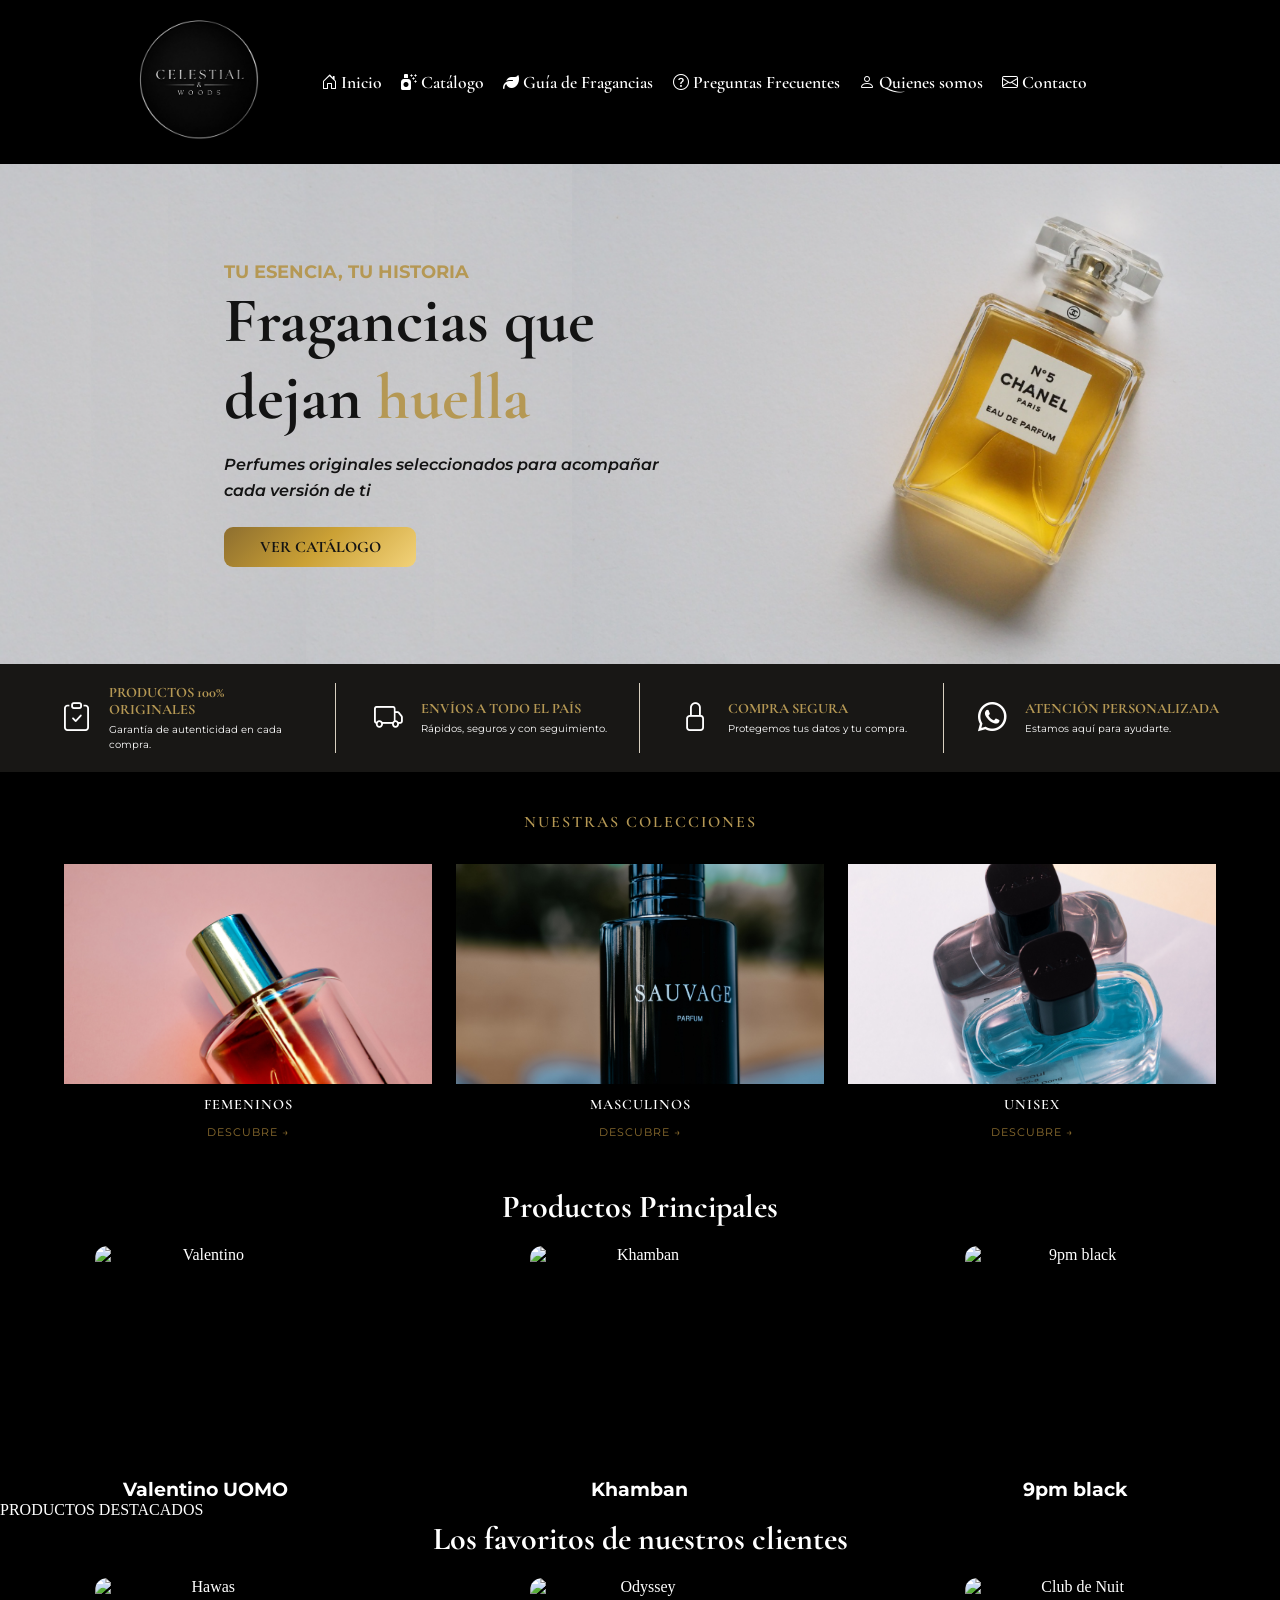
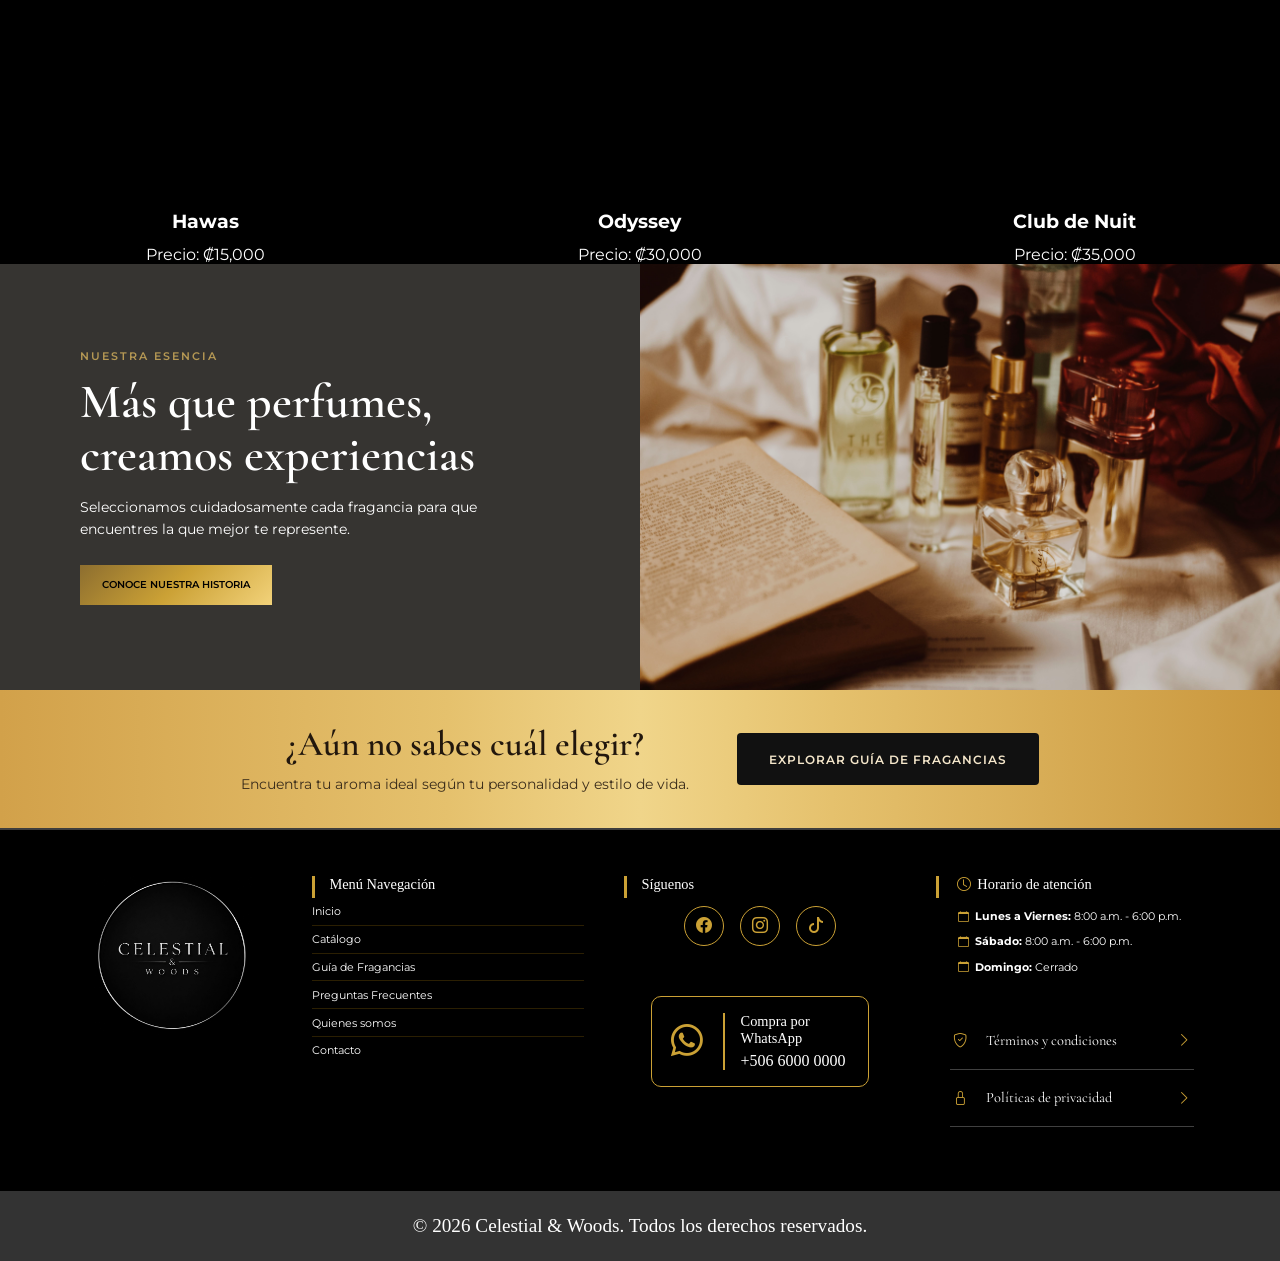
==== commit 550515e1: "Modificación de la pagina de inicio parte 2'" ====
--- a/Index.html
+++ b/Index.html
@@ -1,278 +1,507 @@
 <!doctype html>
 <html lang="es">
-
-<head>
-  <meta charset="UTF-8" />
-  <meta name="viewport" content="width=device-width, initial-scale=1.0" />
-  <meta name="author" content="Ana María Faerron, Michael Maroto, Julian Rodríguez " />
-  <meta name="description"
-    content="Descubre perfumes exclusivos para mujer, hombre y unisex. Encuentra la fragancia perfecta en Celestial & Woods." />
-  <meta name="keywords"
-    content="perfumes, fragancias, perfumes originales, perfumes para mujer, perfumes para hombre, tienda de perfumes" />
-  <link rel="preconnect" href="https://fonts.googleapis.com" />
-  <link rel="preconnect" href="https://fonts.gstatic.com/" crossorigin />
-  <link
-    href="https://fonts.googleapis.com/css2?family=Cormorant+Garamond:ital,wght@0,300..700;1,300..700&family=Montserrat:ital,wght@0,100..900;1,100..900&display=swap"
-    rel="stylesheet" />
-  <link rel="stylesheet" href="Css/Index.css" />
-
-  <title>Inicio | Celestial & Woods</title>
-  <link href="Css/Styles.css" rel="stylesheet" />
-  <!--Se pone de último para que tenga prioridad-->
-  <!--Para usar bootstrap (iconos)-->
-  <link rel="stylesheet" href="https://cdn.jsdelivr.net/npm/bootstrap-icons@1.13.1/font/bootstrap-icons.min.css" />
-
-  <!-- Font Awesome -->
-  <link rel="stylesheet" href="https://cdnjs.cloudflare.com/ajax/libs/font-awesome/6.7.2/css/all.min.css" />
-  <link rel="icon" type="image/png" href="Multimedia/Img/Logo_Celestial_Woods.png" />
-</head>
-
-<body>
-  <!--------------------------------------------------------->
-  <!------------------------MENU----------------------------->
-  <!--------------------------------------------------------->
-
-  <header class="main-header">
-    <!-- Logo de la marca, centrado -->
-    <div class="header-logo">
-      <a href="Index.html">
-        <img src="Multimedia/Img/Logo_Celestial_Woods.png" alt="Logo Celestial & Woods" />
-      </a>
-    </div>
-
-    <button class="hamburger-menu" id="abrir">
-      <i class="bi bi-list"></i>
-    </button>
-
-    <nav class="header-nav" id="nav">
-      <button class="cerrar-menu" id="cerrar"><i class="bi bi-x"></i></button>
-
-      <ul class="nav-list">
-        <li class="nav-item">
-          <a href="#" class="nav-link active"><i class="bi bi-house-door"></i> Inicio</a>
-        </li>
-        <li class="nav-item">
-          <a href="Paginas/Catalogo_Productos.html" class="nav-link">
-            <i class="fa-solid fa-spray-can-sparkles"></i> Catálogo</a>
-        </li>
-        <li class="nav-item">
-          <a href="Paginas/Guia_fragancias.html" class="nav-link">
-            <i class="fa-solid fa-leaf"></i> Guía de Fragancias</a>
-        </li>
-        <li class="nav-item">
-          <a href="Paginas/Preguntas.html" class="nav-link">
-            <i class="bi bi-question-circle"></i> Preguntas Frecuentes</a>
-        </li>
-        <li class="nav-item">
-          <a href="Paginas/Informacion.html" class="nav-link"><i class="bi bi-person"></i> Quienes somos</a>
-        </li>
-        <li class="nav-item">
-          <a href="Paginas/Contacto.html" class="nav-link"><i class="bi bi-envelope"></i> Contacto</a>
-        </li>
-      </ul>
-    </nav>
-  </header>
-
-  <!-- Contenido principal (Main)-->
-  <main>
-
-    <section class="hero-section">
-
-      <section class="left hero-section">
-
-        <h3>TU ESENCIA, TU HISTORIA</h3>
-        <h1>Fragancias que
-          <hr> dejan <strong>huella</strong>
-        </h1>
-        <p>Perfumes originales selecciondos para acompañar cada versión de ti</p>
-        <button>
-          VER CATÁLOGO
-        </button>
-
-      </section>
-
-      <img src="Multimedia/heroSectionIndice.png" alt="" class="hero-image right">
-
-    </section>
-
-
-    <section class="principal-products">
-      <!-- Sección de productos principales-->
-      <h2>Productos Principales</h2>
-
-      <div class="carrusel-visor" id="carruselPrincipales" data-intervalo="4000">
-        <button class="carrusel-flecha carrusel-prev" type="button" aria-label="Anterior">
-          <svg viewBox="0 0 24 24" width="100%" height="100%" fill="none" stroke="currentColor" stroke-width="2.5"
-            stroke-linecap="round" stroke-linejoin="round">
-            <polyline points="15 18 9 12 15 6"></polyline>
-          </svg>
-        </button>
-
-        <!-- Las imagenes las llena Java/index.js, leyendo los -->
-        <!-- productos con principal:true en Java/productos.js -->
-        <div class="carrusel-pista"></div>
-
-        <button class="carrusel-flecha carrusel-next" type="button" aria-label="Siguiente">
-          <svg viewBox="0 0 24 24" width="100%" height="100%" fill="none" stroke="currentColor" stroke-width="2.5"
-            stroke-linecap="round" stroke-linejoin="round">
-            <polyline points="9 6 15 12 9 18"></polyline>
-          </svg>
-        </button>
-      </div>
-
-      <div class="product-container"></div>
-    </section>
-
-    <section class="Featured-Products" id="productos-destacados">
-      <h2>Productos Destacados</h2>
-
-      <div class="carrusel-visor" id="carruselDestacados" data-intervalo="4000">
-        <button class="carrusel-flecha carrusel-prev" type="button" aria-label="Anterior">
-          <svg viewBox="0 0 24 24" width="100%" height="100%" fill="none" stroke="currentColor" stroke-width="2.5"
-            stroke-linecap="round" stroke-linejoin="round">
-            <polyline points="15 18 9 12 15 6"></polyline>
-          </svg>
-        </button>
-
-        <!-- Las imagenes las llena Java/index.js, leyendo los -->
-        <!-- productos con destacado:true en Java/productos.js -->
-        <div class="carrusel-pista"></div>
-
-        <button class="carrusel-flecha carrusel-next" type="button" aria-label="Siguiente">
-          <svg viewBox="0 0 24 24" width="100%" height="100%" fill="none" stroke="currentColor" stroke-width="2.5"
-            stroke-linecap="round" stroke-linejoin="round">
-            <polyline points="9 6 15 12 9 18"></polyline>
-          </svg>
-        </button>
-      </div>
-    </section>
-  </main>
-
-  <!--------------------------------------------------------->
-  <!-------------------PIE DE LA PÁGINA---------------------->
-  <!--------------------------------------------------------->
-
-  <footer>
-    <!-- Logo de la marca -->
-    <img class="logo" src="Multimedia/Img/Logo_Celestial_Woods.png" alt="Logo Celestial & Woods" />
-
-    <section class="footer-menu">
-      <h3>Menú Navegación</h3>
-      <ul class="nav-list-footer">
-        <li class="nav-item-footer">
-          <a href="#" class="nav-link-footer active"> Inicio</a>
-        </li>
-        <li class="nav-item-footer">
-          <a href="Paginas/Catalogo_Productos.html" class="nav-link-footer">
-            Catálogo</a>
-        </li>
-        <li class="nav-item-footer">
-          <a href="Paginas/Guia_fragancias.html" class="nav-link-footer">
-            Guía de Fragancias</a>
-        </li>
-        <li class="nav-item-footer">
-          <a href="Paginas/Preguntas.html" class="nav-link-footer">
-            Preguntas Frecuentes</a>
-        </li>
-        <li class="nav-item-footer">
-          <a href="Paginas/Informacion.html" class="nav-link-footer">
-            Quienes somos</a>
-        </li>
-        <li class="nav-item-footer">
-          <a href="Paginas/Contacto.html" class="nav-link-footer">
-            Contacto</a>
-        </li>
-      </ul>
-    </section>
-
-    <section class="footer-social">
-      <h3>Síguenos</h3>
-
-      <nav aria-label="Redes sociales">
-        <a href="https://www.facebook.com/share/1H3A6cKN8u/" class="social-icon" target="_blank" rel="noopener">
-          <i class="bi bi-facebook"></i></a>
-        <a href="https://www.instagram.com/celestial_woods_?igsi=bzFpeXpoeDBkMzht" class="social-icon" target="_blank"
-          rel="noopener">
-          <i class="bi bi-instagram"></i></a>
-        <a href="https://www.tiktok.com/@celestial_woods?_r=1&_t=ZS-996cXlFkd6O" class="social-icon" target="_blank"
-          rel="noopener"><i class="bi bi-tiktok"></i></a>
-      </nav>
-    </section>
-
-    <!-- Compra por WhatsApp -->
-    <section class="footer-whatsapp">
-      <i class="bi bi-whatsapp"></i>
-
-      <div class="left">
-        <h3>Compra por WhatsApp</h3>
-        <a href="https://wa.me/50662339082?text=Hola%2C%20me%20gustaria%20obtener%20mas%20informacion%20sobre%20sus%20perfumes."
-          target="_blank" rel="noopener">
-          +506 6233 9082
+  <head>
+    <meta charset="UTF-8" />
+    <meta name="viewport" content="width=device-width, initial-scale=1.0" />
+    <meta
+      name="author"
+      content="Ana María Faerron, Michael Maroto, Julian Rodríguez "
+    />
+    <meta
+      name="description"
+      content="Descubre perfumes exclusivos para mujer, hombre y unisex. Encuentra la fragancia perfecta en Celestial & Woods."
+    />
+    <meta
+      name="keywords"
+      content="perfumes, fragancias, perfumes originales, perfumes para mujer, perfumes para hombre, tienda de perfumes"
+    />
+    <link rel="preconnect" href="https://fonts.googleapis.com" />
+    <link rel="preconnect" href="https://fonts.gstatic.com/" crossorigin />
+    <link
+      href="https://fonts.googleapis.com/css2?family=Cormorant+Garamond:ital,wght@0,300..700;1,300..700&family=Montserrat:ital,wght@0,100..900;1,100..900&display=swap"
+      rel="stylesheet"
+    />
+    <link rel="stylesheet" href="Css/Index.css" />
+
+    <title>Inicio | Celestial & Woods</title>
+    <link href="Css/Styles.css" rel="stylesheet" />
+    <!--Se pone de último para que tenga prioridad-->
+    <!--Para usar bootstrap (iconos)-->
+    <link
+      rel="stylesheet"
+      href="https://cdn.jsdelivr.net/npm/bootstrap-icons@1.13.1/font/bootstrap-icons.min.css"
+    />
+
+    <!-- Font Awesome -->
+    <link
+      rel="stylesheet"
+      href="https://cdnjs.cloudflare.com/ajax/libs/font-awesome/6.7.2/css/all.min.css"
+    />
+  </head>
+
+  <body>
+    <!--------------------------------------------------------->
+    <!------------------------MENU----------------------------->
+    <!--------------------------------------------------------->
+
+    <header class="main-header">
+      <!-- Logo de la marca, centrado -->
+      <div class="header-logo">
+        <a href="Index.html">
+          <img
+            src="Multimedia/Img/Logo_Celestial_Woods.png"
+            alt="Logo Celestial & Woods"
+          />
         </a>
       </div>
-    </section>
-
-    <!-- Horarios -->
-    <section class="footer-hours">
-      <h3><i class="bi bi-clock"></i> Horario de atención</h3>
-
-      <ul>
-        <li>
-          <i class="bi bi-calendar"></i><strong> Lunes a Viernes:</strong> 8:00 a.m. - 6:00 p.m.
-        </li>
-        <li>
-          <i class="bi bi-calendar"></i><strong> Sábado:</strong> 8:00 a.m. -
-          6:00 p.m.
-        </li>
-        <li>
-          <i class="bi bi-calendar"></i><strong> Domingo:</strong> Cerrado
-        </li>
-      </ul>
-    </section>
-
-    <!-- Información legal -->
-    <section class="footer-legal">
-      <nav aria-label="Información legal">
-        <ul class="legal-list">
-          <li class="legal-item">
-            <a href="#" class="legal-link">
-              <span class="legal-left">
-                <i class="bi bi-shield-check"></i>
-                <span>Términos y condiciones</span>
-              </span>
-
-              <i class="bi bi-chevron-right"></i>
-            </a>
-          </li>
-
-          <li class="legal-item">
-            <a href="#" class="legal-link">
-              <span class="legal-left">
-                <i class="bi bi-lock"></i>
-                <span>Políticas de privacidad</span>
-              </span>
-
-              <i class="bi bi-chevron-right"></i>
-            </a>
+
+      <button class="hamburger-menu" id="abrir">
+        <i class="bi bi-list"></i>
+      </button>
+
+      <nav class="header-nav" id="nav">
+        <button class="cerrar-menu" id="cerrar"><i class="bi bi-x"></i></button>
+
+        <ul class="nav-list">
+          <li class="nav-item">
+            <a href="#" class="nav-link active"
+              ><i class="bi bi-house-door"></i> Inicio</a
+            >
+          </li>
+          <li class="nav-item">
+            <a href="Paginas/Catalogo_Productos.html" class="nav-link">
+              <i class="fa-solid fa-spray-can-sparkles"></i> Catálogo</a
+            >
+          </li>
+          <li class="nav-item">
+            <a href="Paginas/Guia_fragancias.html" class="nav-link">
+              <i class="fa-solid fa-leaf"></i> Guía de Fragancias</a
+            >
+          </li>
+          <li class="nav-item">
+            <a href="Paginas/Preguntas.html" class="nav-link">
+              <i class="bi bi-question-circle"></i> Preguntas Frecuentes</a
+            >
+          </li>
+          <li class="nav-item">
+            <a href="Paginas/Informacion.html" class="nav-link"
+              ><i class="bi bi-person"></i> Quienes somos</a
+            >
+          </li>
+          <li class="nav-item">
+            <a href="Paginas/Contacto.html" class="nav-link"
+              ><i class="bi bi-envelope"></i> Contacto</a
+            >
           </li>
         </ul>
       </nav>
-    </section>
-
-    <!-- Copyright -->
-    <section class="footer-copy">
-      <p>
-        &copy; 2026 Celestial & Woods. <br />
-        Todos los derechos reservados.
-      </p>
-    </section>
-  </footer>
-
-  <script src="Java/productos.js"></script>
-  <script src="Java/index.js"></script>
-  <script src="Java/main.js"></script>
-  <script src="Java/carrusel.js"></script>
-  <!--Se pone al final porque ocupa primero haber leido todo el html-->
-</body>
-
-</html>+    </header>
+
+    <!-- Contenido principal (Main)-->
+    <main>
+
+      <section class="hero-section">
+
+        <section class="left hero-section">
+          
+                  <h3>TU ESENCIA, TU HISTORIA</h3>
+                  <h1>Fragancias que <hr> dejan <strong>huella</strong> </h1>
+                  <p>Perfumes originales seleccionados para acompañar cada versión de ti</p>
+                  
+                  <a href="Paginas/Catalogo_Productos.html" class="button">
+                      VER CATÁLOGO
+                  </a>
+
+        </section>
+
+        <img src="../Multimedia/heroSectionIndice.png" alt="" class="hero-image right">
+
+      </section>
+
+      <!-- =========================
+            BENEFICIOS
+        ========================== -->
+        <section class="benefits">
+
+            <article class="benefit">
+                <div class="benefit-icon"><i class="bi bi-clipboard-check"></i></div>
+
+                <div>
+                    <h3>PRODUCTOS 100% ORIGINALES</h3>
+                    <p>Garantía de autenticidad en cada compra.</p>
+                </div>
+            </article>
+
+
+            <article class="benefit">
+                <div class="benefit-icon"><i class="bi bi-truck"></i></div>
+
+                <div>
+                    <h3>ENVÍOS A TODO EL PAÍS</h3>
+                    <p>Rápidos, seguros y con seguimiento.</p>
+                </div>
+            </article>
+
+
+            <article class="benefit">
+                <div class="benefit-icon"><i class="bi bi-lock"></i></div>
+
+                <div>
+                    <h3>COMPRA SEGURA</h3>
+                    <p>Protegemos tus datos y tu compra.</p>
+                </div>
+            </article>
+
+
+            <article class="benefit">
+                <div class="benefit-icon"><i class="bi bi-whatsapp"></i></div>
+
+                <div>
+                    <h3>ATENCIÓN PERSONALIZADA</h3>
+                    <p>Estamos aquí para ayudarte.</p>
+                </div>
+            </article>
+
+        </section>
+
+        <!-- =========================
+            CATEGORÍAS
+        ========================== -->
+        <section class="categories">
+
+          <h2>NUESTRAS COLECCIONES</h2>
+
+            <a href="#" class="category">
+                <img src="Multimedia\pexels-mir-fialkova-2156588206-35824747.jpg" alt="Perfumes femeninos">
+
+                <div class="category-content">
+                    <h2>FEMENINOS</h2>
+                    <span>DESCUBRE →</span>
+                </div>
+            </a>
+
+
+            <a href="#" class="category">
+                <img src="Multimedia\pexels-mehmetakifarts-33376721.jpg" alt="Perfumes masculinos">
+
+                <div class="category-content">
+                    <h2>MASCULINOS</h2>
+                    <span>DESCUBRE →</span>
+                </div>
+            </a>
+
+
+            <a href="#" class="category">
+                <img src="Multimedia\pexels-yoendry-14736081.jpg" alt="Perfumes unisex">
+
+                <div class="category-content">
+                    <h2>UNISEX</h2>
+                    <span>DESCUBRE →</span>
+                </div>
+            </a>
+
+        </section>
+
+
+
+      <section class="principal-products">
+        <!-- Sección de productos principales-->
+        <h2>Productos Principales</h2>
+
+        <div class="product-container">
+          <!-- Tarjeta de producto-->
+          <article class="product-item">
+            <img
+              src="Multimedia/Img/Valentino.png"
+              alt="Valentino"
+              width="300"
+              height="300"
+            />
+            <h3>Valentino UOMO</h3>
+          </article>
+
+          <article class="product-item">
+            <img
+              src="Multimedia/Img/Khamrah.png"
+              alt="Khamban"
+              width="300"
+              height="300"
+            />
+            <h3>Khamban</h3>
+          </article>
+
+          <article class="product-item">
+            <img
+              src="Multimedia/Img/9pm black.png"
+              alt="9pm black"
+              width="300"
+              height="300"
+            />
+            <h3>9pm black</h3>
+          </article>
+        </div>
+      </section>
+
+      <!-- =========================
+          PRODUCTOS DESTACADOS
+      ========================== -->
+      <section class="Featured Products">
+
+          <!-- Título de la sección -->
+          <div class="featured-title">
+
+              <p>PRODUCTOS DESTACADOS</p>
+
+              <h2>
+                  Los favoritos de
+                  nuestros clientes
+              </h2>
+
+          </div>
+
+
+          <!-- Contenedor de productos -->
+          <div class="product-container">
+
+              <!-- Producto 1 -->
+              <article class="product-item">
+
+                  <img
+                      src="Multimedia/Img/Hawas.png"
+                      alt="Hawas"
+                      width="300"
+                      height="300"
+                  />
+
+                  <h3>Hawas</h3>
+
+                  <p>Precio: ₡15,000</p>
+
+              </article>
+
+
+              <!-- Producto 2 -->
+              <article class="product-item">
+
+                  <img
+                      src="Multimedia/Img/Odyssey.png"
+                      alt="Odyssey"
+                      width="300"
+                      height="300"
+                  />
+
+                  <h3>Odyssey</h3>
+
+                  <p>Precio: ₡30,000</p>
+
+              </article>
+
+
+              <!-- Producto 3 -->
+              <article class="product-item">
+
+                  <img
+                      src="Multimedia/Img/Club de nuit.png"
+                      alt="Club de Nuit"
+                      width="300"
+                      height="300"
+                  />
+
+                  <h3>Club de Nuit</h3>
+
+                  <p>Precio: ₡35,000</p>
+
+              </article>
+
+          </div>
+
+      </section>
+
+      <!-- =========================
+            NUESTRA ESENCIA
+        ========================== -->
+        <section class="about">
+
+            <div class="about-content">
+
+                <p class="small-title">NUESTRA ESENCIA</p>
+
+                <h2>
+                    Más que perfumes,
+                    <br>
+                    creamos experiencias
+                </h2>
+
+                <p>
+                    Seleccionamos cuidadosamente cada fragancia
+                    para que encuentres la que mejor te represente.
+                </p>
+
+                <a href="../Paginas/Informacion.html" class="btn">
+                    CONOCE NUESTRA HISTORIA
+                </a>
+
+            </div>
+
+
+            <div class="about-image">
+                <img src="Multimedia\pexels-nastyasensei-66707-954405.jpg" alt="Imagen nuestra historia">
+            </div>
+
+        </section>
+
+        <!-- =========================
+            DIRIGIR A GUIA DE FRAGANCIAS
+        ========================== -->
+        <section class="finder">
+
+            <div class="finder-content">
+
+                <h2>¿Aún no sabes cuál elegir?</h2>
+
+                <p>
+                    Encuentra tu aroma ideal según tu personalidad
+                    y estilo de vida.
+                </p>
+
+            </div>
+
+            <a href="../Paginas/Guia_fragancias.html" class="btn ">
+                EXPLORAR GUÍA DE FRAGANCIAS
+            </a>
+
+            
+
+        </section>
+
+
+
+    </main>
+
+    <!--------------------------------------------------------->
+    <!-------------------PIE DE LA PÁGINA---------------------->
+    <!--------------------------------------------------------->
+
+    <footer>
+      <!-- Logo de la marca -->
+      <img
+        class="logo"
+        src="Multimedia/Img/Logo_Celestial_Woods.png"
+        alt="Logo Celestial & Woods"
+      />
+
+      <section class="footer-menu">
+        <h3>Menú Navegación</h3>
+        <ul class="nav-list-footer">
+          <li class="nav-item-footer">
+            <a href="#" class="nav-link-footer active"> Inicio</a>
+          </li>
+          <li class="nav-item-footer">
+            <a href="Paginas/Catalogo_Productos.html" class="nav-link-footer">
+              Catálogo</a
+            >
+          </li>
+          <li class="nav-item-footer">
+            <a href="Paginas/Guia_fragancias.html" class="nav-link-footer">
+              Guía de Fragancias</a
+            >
+          </li>
+          <li class="nav-item-footer">
+            <a href="Paginas/Preguntas.html" class="nav-link-footer">
+              Preguntas Frecuentes</a
+            >
+          </li>
+          <li class="nav-item-footer">
+            <a href="Paginas/Informacion.html" class="nav-link-footer">
+              Quienes somos</a
+            >
+          </li>
+          <li class="nav-item-footer">
+            <a href="Paginas/Contacto.html" class="nav-link-footer">
+              Contacto</a
+            >
+          </li>
+        </ul>
+      </section>
+
+      <section class="footer-social">
+        <h3>Síguenos</h3>
+
+        <nav aria-label="Redes sociales">
+          <a href="#" class="social-icon"> <i class="bi bi-facebook"></i></a>
+          <a href="#" class="social-icon"> <i class="bi bi-instagram"></i></a>
+          <a href="#" class="social-icon"><i class="bi bi-tiktok"></i></a>
+        </nav>
+      </section>
+
+      <!-- Compra por WhatsApp -->
+      <section class="footer-whatsapp">
+        <i class="bi bi-whatsapp"></i>
+
+        <div class="left">
+          <h3>Compra por WhatsApp</h3>
+          <a href="#"> +506 6000 0000 </a>
+        </div>
+      </section>
+
+      <!-- Horarios -->
+      <section class="footer-hours">
+        <h3><i class="bi bi-clock"></i> Horario de atención</h3>
+
+        <ul>
+          <li>
+            <i class="bi bi-calendar"></i
+            ><strong> Lunes a Viernes:</strong> 8:00 a.m. - 6:00 p.m.
+          </li>
+          <li>
+            <i class="bi bi-calendar"></i><strong> Sábado:</strong> 8:00 a.m. -
+            6:00 p.m.
+          </li>
+          <li>
+            <i class="bi bi-calendar"></i><strong> Domingo:</strong> Cerrado
+          </li>
+        </ul>
+      </section>
+
+      <!-- Información legal -->
+      <section class="footer-legal">
+        <nav aria-label="Información legal">
+          <ul class="legal-list">
+            <li class="legal-item">
+              <a href="#" class="legal-link">
+                <span class="legal-left">
+                  <i class="bi bi-shield-check"></i>
+                  <span>Términos y condiciones</span>
+                </span>
+
+                <i class="bi bi-chevron-right"></i>
+              </a>
+            </li>
+
+            <li class="legal-item">
+              <a href="#" class="legal-link">
+                <span class="legal-left">
+                  <i class="bi bi-lock"></i>
+                  <span>Políticas de privacidad</span>
+                </span>
+
+                <i class="bi bi-chevron-right"></i>
+              </a>
+            </li>
+          </ul>
+        </nav>
+      </section>
+
+      <!-- Copyright -->
+      <section class="footer-copy">
+        <p>
+          &copy; 2026 Celestial & Woods. <br />
+          Todos los derechos reservados.
+        </p>
+      </section>
+    </footer>
+
+    <script src="Java/main.js"></script>
+    <!--Se pone al final porque ocupa primero haber leido todo el html-->
+  </body>
+</html>
--- a/Css/Index.css
+++ b/Css/Index.css
@@ -1,101 +1,310 @@
 main {
-  margin-left: 0 !important;
-  margin-right: 0 !important;
-  width: 100% !important;
-}
-
+    margin-left:0 !important;
+    margin-right:0 !important;
+    width: 100% !important;
+}
+
+/* Toda esta parte es del hero-section */
 .hero-section {
+    width: 100%;
+    height: 500px;
+    position: relative;
+    overflow: hidden;
+    border: 0;
+    border-radius: 0;
+  }
+
+  .hero-image {
+    width: 100%;
+    height: 100%;
+    object-fit: cover;
+    object-position: center;
+    position: absolute;
+    top: 0;
+    left: 0;
+  }
+
+  .hero-section.left {
+    position: relative;
+    z-index: 2;
+    width: 50%;
+    height: 100%;
+    display: flex;
+    flex-direction: column;
+    justify-content: center;
+    padding: 3rem 4rem;
+    margin-left: 10rem;
+    background-color: transparent;
+  }
+
+  .hero-section h1 {
+    font-family: "Cormorant Garamond", serif;
+    color: #131313;
+    font-size: 4rem;
+    font-weight: 900;
+    margin-bottom: 1rem;
+  }
+
+  .hero-section h3 {
+    font-family: "Montserrat", serif;
+    color: #b59854;
+    font-size: 1.1rem;
+  }
+
+  .hero-section strong {
+    color: #b59854;
+  }
+
+  .hero-section hr {
+    border: none;
+  }
+
+  .hero-section p {
+    font-family: "Montserrat", serif;
+    font-size: 1rem;
+    width: 30rem;
+    max-width: 100%;
+    color: #131313;
+    margin-bottom: 1.5rem;
+    font-style: italic;
+    font-weight: 600;
+    line-height: 1.6;
+  }
+
+  .hero-section .button {
+    height: 2.5rem;
+    width: 12rem;
+    font-family: "Cormorant Garamond", serif;
+    color: #131313;
+    font-weight: 700;
+    background: linear-gradient(135deg, #8d6e2f, #cba135, #f2d27a);
+    border: none;
+    border-radius: 9px;
+    text-decoration: none;
+    text-align: center;
+    align-items: center;
+    display: flex;
+    justify-content: center;
+  }
+
+  .hero-section .button:hover {
+    transform: translateX(5px);
+    filter: brightness(1.08);
+    box-shadow: 0 5px 15px rgba(203, 161, 53, 0.35);
+  }
+
+  /* =========================
+  SECCIÓN DE BENEFICIOS
+========================= */
+
+.benefits {
   width: 100%;
-  height: 500px;
-  position: relative;
-  overflow: hidden;
-  border: 0;
+  margin: 0;
+  padding: 1.2rem 2rem;
+
+  display: grid;
+  grid-template-columns: repeat(4, 1fr);
+  align-items: center;
+
+  background-color: #2b292693;
+  color: #131313;
+
+  border: none;
   border-radius: 0;
 }
 
-.hero-image {
+
+/* Cada beneficio */
+.benefit {
+  display: flex;
+  align-items: center;
+  justify-content: center;
+
+  gap: 0.8rem;
+
+  min-height: 70px;
+  padding: 0 1.5rem;
+
+  border-right: 1px solid #d8d0c0;
+}
+
+
+/* Quitamos el borde del último beneficio */
+.benefit:last-child {
+  border-right: none;
+}
+
+
+/* Iconos */
+.benefit-icon {
+  display: flex;
+  align-items: center;
+  justify-content: center;
+
+  color: #b59854 !important;
+  font-size: 1.8rem;
+
+  min-width: 40px;
+}
+
+
+/* Título */
+.benefit h3 {
+  margin: 0 0 0.3rem;
+
+  font-family: "Cormorant Garamond", sans-serif;
+  font-size: 0.90rem;
+  font-weight: 700;
+
+  color: #b59854;
+}
+
+
+/* Descripción */
+.benefit p {
+  margin: 0;
+
+  font-family: "Montserrat", sans-serif;
+  font-size: 0.65rem;
+  line-height: 1.4;
+
+  color: white;
+}
+
+
+/* =========================
+  CATEGORÍAS
+========================= */
+
+.categories {
   width: 100%;
-  height: 100%;
-  object-fit: cover;
-  object-position: center;
-  position: absolute;
-  top: 0;
-  left: 0;
-}
-
-.hero-section.left {
-  position: relative;
-  z-index: 2;
-  width: 50%;
-  height: 100%;
+  margin: 0;
+  padding: 2.5rem 4rem 3rem;
+
+  display: grid;
+  grid-template-columns: repeat(3, 1fr);
+  gap: 1.5rem;
+
+  background-color: black;
+
+  border: none;
+  border-radius: 0;
+}
+
+
+/* Título de la sección */
+.categories h2 {
+
+  grid-column: 1 / -1;
+
+  text-align: center;
+
+  font-family: "Cormorant Garamond", serif;
+  font-size: 1rem;
+  font-weight: 600;
+
+  letter-spacing: 2px;
+
+  color: #b59854;
+
+  margin-bottom: 0.5rem;
+}
+
+
+/* Cada categoría */
+.category {
   display: flex;
   flex-direction: column;
-  justify-content: center;
-  padding: 3rem 4rem;
-  margin-left: 10rem;
-  background-color: transparent;
-}
-
-.hero-section h1 {
+  align-items: center;
+
+  text-decoration: none;
+
+  
+
+  color:white;
+}
+
+
+/* Imagen */
+.category img {
+  width: 100%;
+  height: 220px;
+
+  display: block;
+
+  object-fit: cover;
+
+
+}
+
+
+/* Contenedor del texto */
+.category-content {
+  position: static;
+
+  display: flex;
+  flex-direction: column;
+  align-items: center;
+
+  margin-top: 0.7rem;
+
+  color: #131313;
+}
+
+
+/* Nombre */
+.category-content h2 {
+  margin: 1;
+
   font-family: "Cormorant Garamond", serif;
-  color: #131313;
-  font-size: 4rem;
-  font-weight: 900;
-  margin-bottom: 1rem;
-}
-
-.hero-section h3 {
-  font-family: "Montserrat", serif;
+
+  font-size: 0.90rem;
+  font-weight: 600;
+
+  letter-spacing: 1px;
+
+  color: white;
+
+  text-align: center;
+}
+
+
+/* Descubrir */
+.category-content span {
+  margin-top: 0.25rem;
+
+  font-family: "Montserrat", sans-serif;
+
+  font-size: 0.69rem;
+  letter-spacing: 1px;
+
+  color: #8d6e2f;
+
+}
+
+
+/* Efecto al pasar el mouse */
+.category:hover img {
+  transform: scale(1.03);
+}
+
+
+.category:hover .category-content span {
   color: #b59854;
-  font-size: 1.1rem;
-}
-
-.hero-section strong {
-  color: #b59854;
-}
-
-.hero-section hr {
-  border: none;
-}
-
-.hero-section p {
-  font-family: "Montserrat", serif;
-  font-size: 1rem;
-  width: 30rem;
-  max-width: 100%;
-  color: #131313;
-  margin-bottom: 1.5rem;
-  font-style: italic;
-  font-weight: 600;
-  line-height: 1.6;
-}
-
-.hero-section button {
-  height: 2.5rem;
-  width: 12rem;
-  font-family: "Cormorant Garamond", serif;
-  color: #131313;
-  font-weight: 700;
-  background: linear-gradient(135deg, #8d6e2f, #cba135, #f2d27a);
-  border-width: 1.5px;
-  transition: all 0.3s ease;
-}
-
-.hero-section button:hover {
-  transform: translateX(5px);
-  filter: brightness(1.08);
-  box-shadow: 0 5px 15px rgba(203, 161, 53, 0.35);
-}
-
-/* Contenedor principal de la sección */
-section {
-  /* margin: 30px; */
-  padding: 20px;
-  border: 3px solid #b59854;
-  color: white;
-  background-color: #131313;
-  border-radius: 12px;
-}
+}
+
+
+
+
+
+
+
+
+
+
+
+
+
 
 /* Título de la sección */
 section h2 {
@@ -106,100 +315,6 @@
   font-size: clamp(1.5rem, 3vw, 2rem);
 }
 
-/* Carrusel propio de Productos Principales y Destacados */
-.carrusel-visor {
-  position: relative;
-  max-width: 900px;
-  margin: 0 auto 1rem auto;
-  overflow: hidden;
-  display: flex;
-  align-items: center;
-  gap: 0.5rem;
-}
-
-/* Fila continua de imágenes: se desplaza de a una */
-.carrusel-pista {
-  display: flex;
-  flex: 1 1 auto;
-  min-width: 0;
-  transition: transform 0.6s ease;
-}
-
-.carrusel-pista > a {
-  flex: 0 0 33.333%;
-  width: 33.333%;
-  height: 260px;
-  padding: 0 0.75rem;
-  box-sizing: border-box;
-  display: block;
-}
-
-.carrusel-pista > a img {
-  width: 100%;
-  height: 100%;
-  object-fit: contain;
-  border-radius: 12px;
-  background-color: transparent;
-}
-
-.carrusel-flecha {
-  position: relative;
-  z-index: 2;
-  flex-shrink: 0;
-  width: 40px;
-  height: 40px;
-  display: flex;
-  align-items: center;
-  justify-content: center;
-  background: rgba(181, 152, 84, 0.15);
-  border: 1px solid #b59854;
-  border-radius: 50%;
-  color: #cba135;
-  cursor: pointer;
-  padding: 8px;
-  transition:
-    background-color 0.2s ease,
-    color 0.2s ease;
-}
-
-.carrusel-flecha:hover {
-  background-color: #b59854;
-  color: #131313;
-}
-
-/* Tablet: se ven 2 imágenes a la vez */
-@media screen and (max-width: 991px) {
-  .carrusel-visor {
-    max-width: 600px;
-  }
-
-  .carrusel-pista > a {
-    flex: 0 0 50%;
-    width: 50%;
-    height: 240px;
-  }
-}
-
-/* Celular: se ve 1 imagen a la vez */
-@media screen and (max-width: 767px) {
-  .carrusel-visor {
-    max-width: 320px;
-    gap: 0.35rem;
-  }
-
-  .carrusel-pista > a {
-    flex: 0 0 100%;
-    width: 100%;
-    height: 220px;
-  }
-
-  .carrusel-flecha {
-    width: 32px;
-    height: 32px;
-    padding: 6px;
-  }
-}
-
 /* Cuadrícula contenedora de productos */
 .product-container {
   display: grid;
@@ -234,8 +349,239 @@
   font-family: "Montserrat", sans-serif;
 }
 
+
+/* =========================
+  NUESTRA ESENCIA
+========================= */
+
+.about {
+  width: 100%;
+  margin: 0;
+  padding: 0;
+
+  display: grid;
+  grid-template-columns: 1fr 1fr;
+
+  background-color: #363431;
+
+  border: none;
+  border-radius: 0;
+
+  color: #131313;
+}
+
+
+/* CONTENIDO */
+
+.about-content {
+  display: flex;
+  flex-direction: column;
+  justify-content: center;
+
+  padding: 4rem 5rem;
+}
+
+
+/* Texto pequeño superior */
+
+.about-content .small-title {
+  margin: 0 0 0.8rem;
+
+  font-family: "Montserrat", sans-serif;
+  font-size: 0.7rem;
+  font-weight: 600;
+
+  letter-spacing: 2px;
+
+  color: #b59854;
+}
+
+
+/* Título */
+
+.about-content h2 {
+  margin: 0 0 1rem;
+
+  font-family: "Cormorant Garamond", serif;
+
+  font-size: 3rem;
+  font-weight: 600;
+
+  line-height: 1.1;
+
+  text-align: left;
+
+  color: white;
+}
+
+
+/* Descripción */
+
+.about-content p:not(.small-title) {
+  width: 90%;
+  max-width: 500px;
+
+  margin: 0 0 1.5rem;
+
+  font-family: "Montserrat", sans-serif;
+
+  font-size: 0.85rem;
+  line-height: 1.6;
+
+  color: white;
+}
+
+
+/* Botón */
+
+.about-content .btn {
+  display: inline-flex;
+  align-items: center;
+  justify-content: center;
+
+  width: 12rem;
+  height: 2.5rem;
+
+  padding: 0;
+
+  background: linear-gradient(135deg, #8d6e2f, #cba135, #f2d27a);
+
+  color: black;
+
+  font-family: "Montserrat", sans-serif;
+
+  font-size: 0.65rem;
+  font-weight: 600;
+
+  text-decoration: none;
+
+  border: none;
+
+}
+
+
+/* Hover del botón */
+
+.about-content .btn:hover {
+  
+  transform: translateX(5px);
+}
+
+
+/* IMAGEN */
+
+.about-image {
+  width: 100%;
+  height: 100%;
+
+  min-height: 400px;
+
+  overflow: hidden;
+}
+
+
+.about-image img {
+  width: 100%;
+  height: 100%;
+
+  display: block;
+
+  object-fit: cover;
+
+  object-position: center;
+
+  transition: transform 0.5s ease;
+}
+
+
+/* Efecto de imagen */
+
+.about:hover .about-image img {
+  transform: scale(1.02);
+}
+
+
+/* =========================
+  GUÍA DE FRAGANCIAS (FINDER)
+========================= */
+
+.finder{
+    width: 100%;
+    margin: 0;
+    padding: 2rem 4rem;
+
+    display: flex;
+    justify-content: center;
+    align-items: center;
+
+    background: linear-gradient(
+        90deg,
+        #d2a14a 0%,
+        #e5c16d 35%,
+        #f0d58a 50%,
+        #e5c16d 65%,
+        #c9963c 100%
+    );
+}
+
+
+.finder-content h2{
+    margin: 0 0 .5rem;
+
+    font-family: "Cormorant Garamond", serif;
+    font-size: 2.2rem;
+    font-weight: 600;
+
+    color: #22170d;
+}
+
+.finder-content p{
+    margin: 0;
+
+    font-family: "Montserrat", sans-serif;
+    font-size: .9rem;
+    line-height: 1.6;
+
+    color: #3b2d1b;
+}
+
+/* Botón */
+.finder .btn{
+    display: inline-flex;
+    align-items: center;
+    justify-content: center;
+
+    padding: 0 2rem;
+    height: 52px;
+
+    background: #111;
+    color: #f5e7cb;
+
+    text-decoration: none;
+    font-family: "Montserrat", sans-serif;
+    font-size: .75rem;
+    font-weight: 600;
+    letter-spacing: 1px;
+
+    border-radius: 4px;
+    
+    margin-left: 3rem;
+}
+
+.finder .btn:hover{
+    background: #2b2b2b;
+    transform: translateY(-2px);
+}
+
+
+
+
+
 /* Reglas de diseño responsivo para pantallas de hasta 767px */
 @media screen and (max-width: 767px) {
+
+  /* Toda esta parte es del hero-section */
+
   .hero-section {
     width: 100%;
     height: 350px;
@@ -243,9 +589,9 @@
     overflow: hidden;
     border: 0;
     border-radius: 0;
-  }
-
-  .hero-image {
+}
+
+.hero-image {
     width: 100%;
     height: 100%;
     object-fit: cover;
@@ -255,7 +601,7 @@
     left: 0;
   }
 
-  .hero-section.left {
+.hero-section.left {
     position: relative;
     z-index: 2;
     width: 80%;
@@ -265,31 +611,35 @@
     padding: 1rem;
     height: 80%;
     margin-left: 1rem;
-  }
-
-  .hero-section h1 {
-    font-size: 2.5rem;
-  }
-
-  .hero-section h3 {
-    font-size: 0.8rem;
-  }
-
-  .hero-section hr {
-    border: none;
-  }
-
-  .hero-section p {
-    font-size: 0.8rem;
-    width: 20rem;
-    font-weight: 600;
-  }
-
-  .hero-section button {
-    height: 2rem;
-    width: 10rem;
-  }
-
+}
+
+.hero-section h1 {
+  font-size: 2.5rem;
+}
+
+.hero-section h3 {
+  font-size: 0.8rem;
+}
+
+
+.hero-section hr {
+  border: none;
+}
+
+.hero-section p {
+  font-size: 0.8rem;
+  width: 20rem;
+  font-weight: 600;
+}
+
+.hero-section button {
+  height: 2rem;
+  width: 10rem;
+}
+
+  
+  
+  
   section {
     margin: 1rem 0.75rem;
     padding: 1rem;
@@ -303,4 +653,193 @@
   .product-item img {
     max-width: 240px;
   }
-}
+
+    /* =========================
+    SECCIÓN DE BENEFICIOS
+    ========================= */
+
+  
+  .benefits {
+    grid-template-columns: 1fr 1fr;
+
+    padding: 0.8rem 0.5rem;
+
+    gap: 0;
+  }
+
+
+  .benefit {
+    min-height: 75px;
+
+    padding: 0.7rem 0.5rem;
+
+    gap: 0.5rem;
+
+    border-right: 1px solid #d8d0c0;
+    border-bottom: 1px solid #d8d0c0;
+  }
+
+
+  /* Quitamos borde derecho de los elementos 2 y 4 */
+  .benefit:nth-child(2),
+  .benefit:nth-child(4) {
+    border-right: none;
+  }
+
+
+  /* Quitamos borde inferior de los elementos 3 y 4 */
+  .benefit:nth-child(3),
+  .benefit:nth-child(4) {
+    border-bottom: none;
+  }
+
+
+  .benefit-icon {
+    min-width: 30px;
+    font-size: 1.4rem;
+  }
+
+
+  .benefit h3 {
+    font-size: 0.6rem;
+  }
+
+
+  .benefit p {
+    font-size: 0.55rem;
+  }
+
+  /* =========================
+  CATEGORÍAS
+========================= */
+
+
+  .categories {
+    padding: 2rem 1rem;
+
+    grid-template-columns: 1fr;
+    gap: 2rem;
+  }
+
+
+  .categories::before {
+    font-size: 0.75rem;
+    margin-bottom: 0.5rem;
+  }
+
+
+  .category img {
+    width: 100%;
+    max-width: 300px;
+    height: 200px;
+  }
+
+
+  .category-content h2 {
+    font-size: 0.8rem;
+  }
+
+
+  .category-content span {
+    font-size: 0.55rem;
+  }
+
+  /* =========================
+  NUESTRA ESENCIA
+  ========================= */
+
+    .about {
+    grid-template-columns: 1fr;
+  }
+
+
+  .about-content {
+    padding: 2.5rem 1.5rem;
+  }
+
+
+  .about-content .small-title {
+    font-size: 0.6rem;
+  }
+
+
+  .about-content h2 {
+    font-size: 2rem;
+
+    line-height: 1.1;
+  }
+
+
+  .about-content p:not(.small-title) {
+    width: 100%;
+
+    font-size: 0.75rem;
+  }
+
+
+  .about-content .btn {
+    width: 11rem;
+    height: 2.3rem;
+
+    font-size: 0.6rem;
+  }
+
+
+  .about-image {
+    min-height: 300px;
+    height: 300px;
+  }
+
+  /* =========================
+  FINDER RESPONSIVE
+========================= */
+
+  .finder{
+        flex-direction: column;
+        align-items: flex-start;
+        padding: 2rem 1.25rem;
+        gap: 1.25rem;
+    }
+
+    .finder-content{
+        width: 100%;
+    }
+
+    .finder-content h2{
+        font-size: 2rem;
+        line-height: 1.1;
+        text-align: left;
+        margin-bottom: .8rem;
+    }
+
+    .finder-content p{
+        font-size: .9rem;
+        line-height: 1.6;
+        width: 90%;
+    }
+
+    .finder .btn{
+        width: auto;        /* Ya no ocupa toda la pantalla */
+        min-width: 230px;
+        padding: 0;
+        height: 48px;
+        font-size: .72rem;
+        align-self: center;   /* Centrado */
+        margin: 0;
+    }
+
+}
+
+
+
+
+
+
+
+
+
+
+
+
+
+
--- a/Css/Styles.css
+++ b/Css/Styles.css
@@ -88,6 +88,9 @@
     padding: 1rem 1.5rem; /* 1rem arriba/abajo y 1.5rem de "aire" a los lados */
     width: 100%;
     box-sizing: border-box; /* Evita que el padding genere scroll horizontal */
+
+
+  
   }
 
   /*Contenedor(nav) Padre del botton y el ul*
@@ -466,24 +469,34 @@
 
   /*El logo que es más grande para escritorio*/
   .header-logo img {
-    width: 10.5rem;
-    height: 10.5rem;
+    width: 8rem;
+    height: 8rem;
   }
 
   /*El contenedor (header) */
   .main-header {
     display: flex;
     align-items: center;
-    justify-content: space-between; /* Mantiene logo a la izq y nav a la der */
-    max-width: 1300px;              /* Límite para que no se desparrame en pantallas gigantes */
+    justify-content: center !important; /* Mantiene logo a la izq y nav a la der */
+                  /* Límite para que no se desparrame en pantallas gigantes */
     margin: 0 auto !important;     /* Centra todo el header en la pantalla */
-    padding: 1.5rem 3rem !important;/* Da buen espacio/padding a los lados */
+
+
+
+    position: sticky; /*Para que se quede fijo el menu*/
+    top: 0;
+    left: 0;
+    z-index: 1000;
+    background-color: black;
+    width: 100%;
+
+    
   }
 
   /*Configuración general de los íconos*/
   .bi-house-door, .fa-solid, .bi-question-circle, .bi-person, .bi-envelope {
     color: white;
-    font-size: 1.2rem;
+    font-size: 1rem;
   }
 
 
@@ -492,7 +505,7 @@
 
   .header-nav {
     position: static;
-    width: 100%;
+    
     height: auto;
     background: transparent;
     box-shadow: none;
@@ -508,6 +521,10 @@
     opacity: 1;
     visibility: visible;
     transform: none;
+
+    text-align: center;
+
+    width: auto;
   }
 
   /*Es el contenedor (ul)*/
@@ -532,7 +549,7 @@
   /*Estilo de los botones en escritorio*/
   .nav-link {
     color: white;
-    font-size: 1.4rem;
+    font-size: 1.1rem;
     font-weight: 600;
     padding: 0.5rem 0.5rem;
     border-radius: 1.25rem;
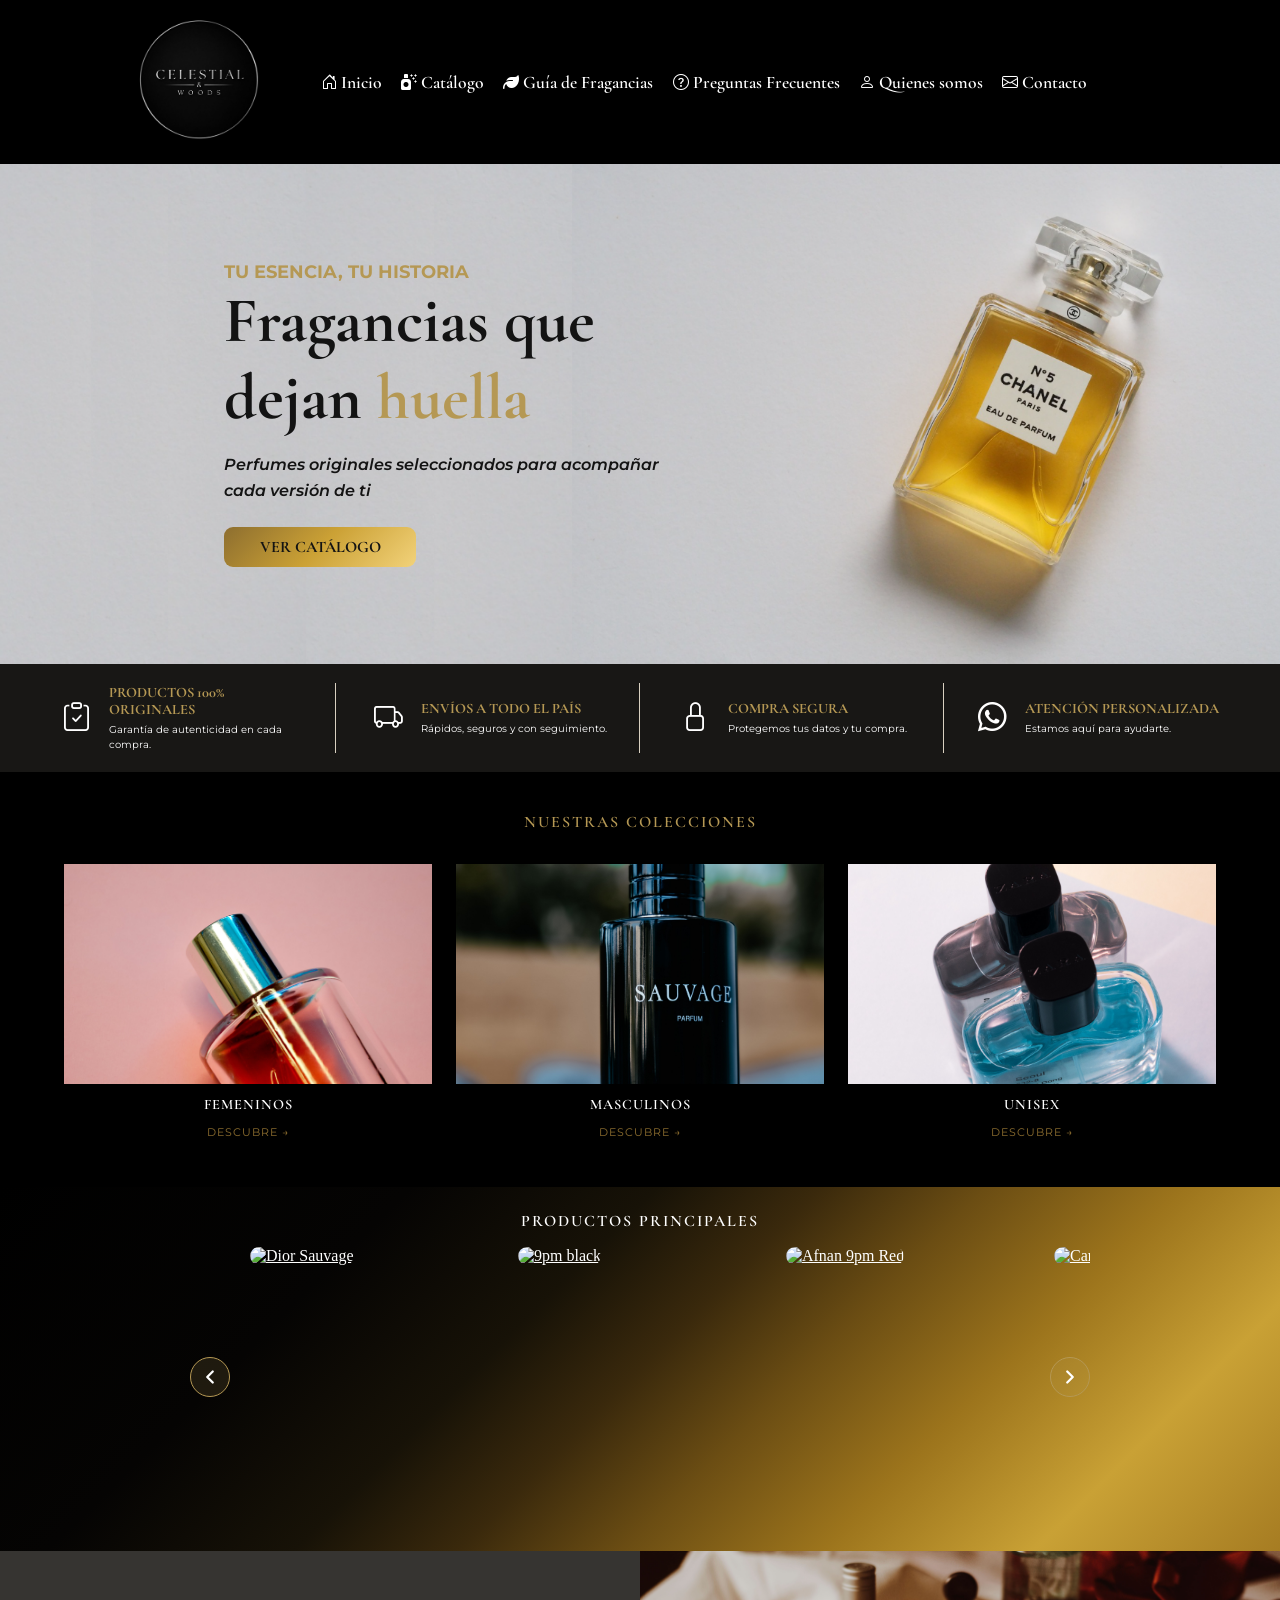
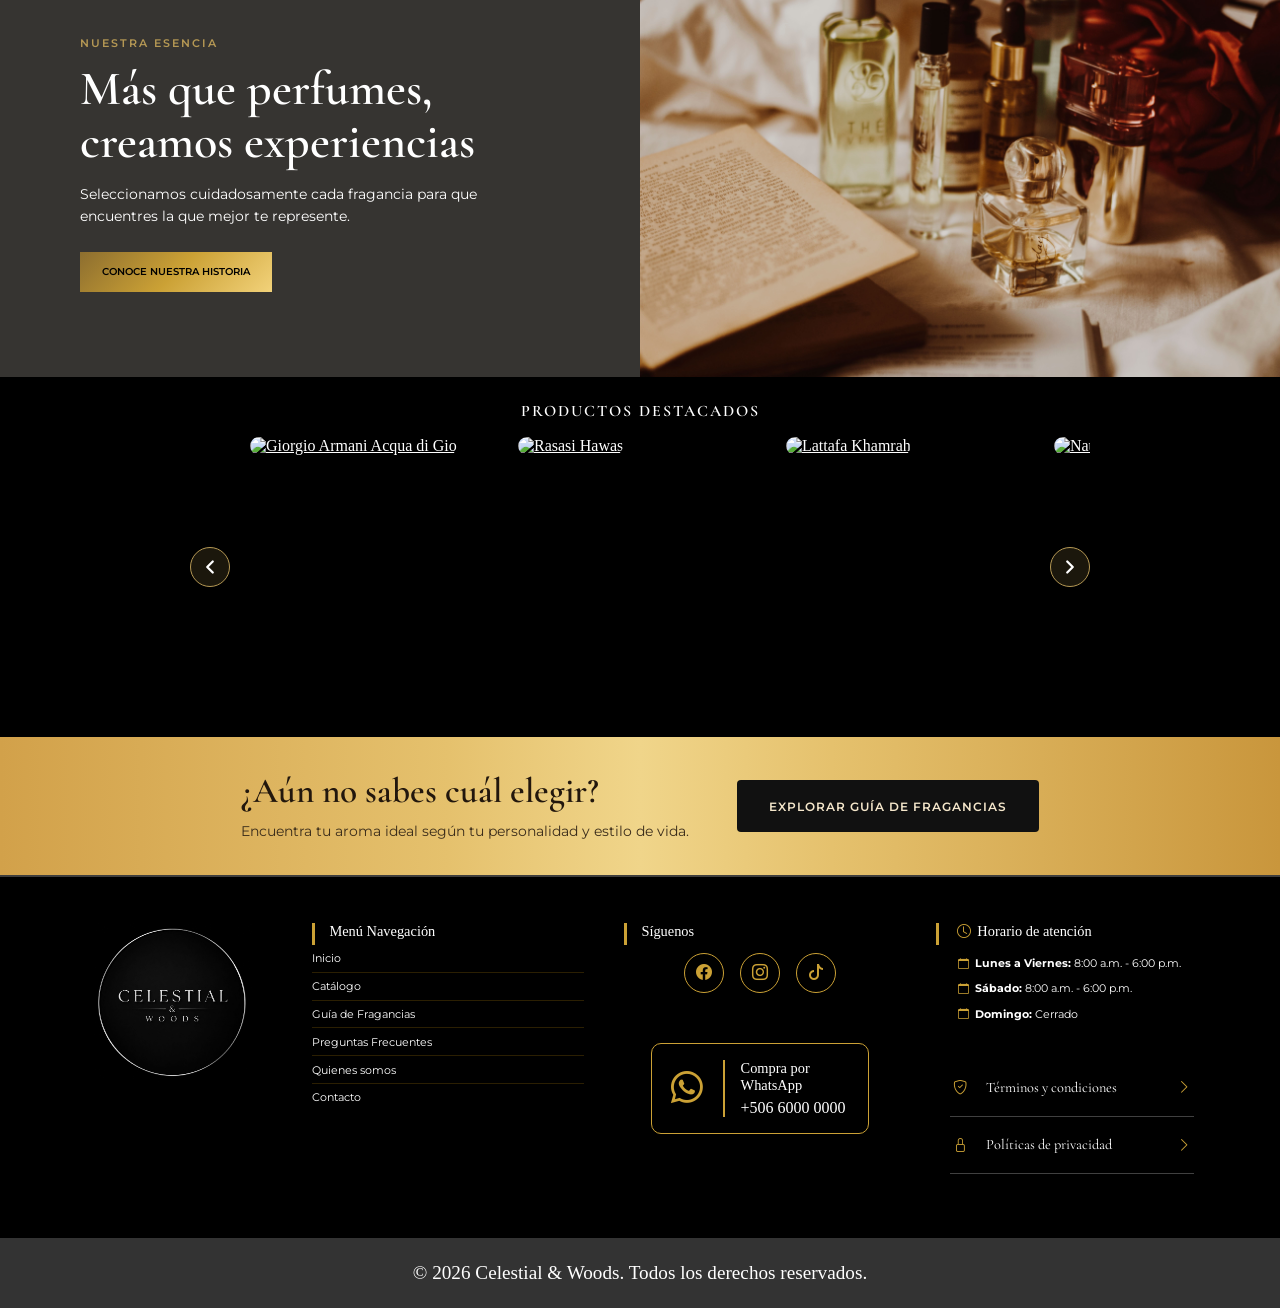
==== commit 8b1b97a5: "Modificación de los carruseles de la página de inicio" ====
--- a/Index.html
+++ b/Index.html
@@ -1,104 +1,80 @@
 <!doctype html>
 <html lang="es">
-  <head>
-    <meta charset="UTF-8" />
-    <meta name="viewport" content="width=device-width, initial-scale=1.0" />
-    <meta
-      name="author"
-      content="Ana María Faerron, Michael Maroto, Julian Rodríguez "
-    />
-    <meta
-      name="description"
-      content="Descubre perfumes exclusivos para mujer, hombre y unisex. Encuentra la fragancia perfecta en Celestial & Woods."
-    />
-    <meta
-      name="keywords"
-      content="perfumes, fragancias, perfumes originales, perfumes para mujer, perfumes para hombre, tienda de perfumes"
-    />
-    <link rel="preconnect" href="https://fonts.googleapis.com" />
-    <link rel="preconnect" href="https://fonts.gstatic.com/" crossorigin />
-    <link
-      href="https://fonts.googleapis.com/css2?family=Cormorant+Garamond:ital,wght@0,300..700;1,300..700&family=Montserrat:ital,wght@0,100..900;1,100..900&display=swap"
-      rel="stylesheet"
-    />
-    <link rel="stylesheet" href="Css/Index.css" />
-
-    <title>Inicio | Celestial & Woods</title>
-    <link href="Css/Styles.css" rel="stylesheet" />
-    <!--Se pone de último para que tenga prioridad-->
-    <!--Para usar bootstrap (iconos)-->
-    <link
-      rel="stylesheet"
-      href="https://cdn.jsdelivr.net/npm/bootstrap-icons@1.13.1/font/bootstrap-icons.min.css"
-    />
-
-    <!-- Font Awesome -->
-    <link
-      rel="stylesheet"
-      href="https://cdnjs.cloudflare.com/ajax/libs/font-awesome/6.7.2/css/all.min.css"
-    />
-  </head>
-
-  <body>
-    <!--------------------------------------------------------->
-    <!------------------------MENU----------------------------->
-    <!--------------------------------------------------------->
-
-    <header class="main-header">
-      <!-- Logo de la marca, centrado -->
-      <div class="header-logo">
-        <a href="Index.html">
-          <img
-            src="Multimedia/Img/Logo_Celestial_Woods.png"
-            alt="Logo Celestial & Woods"
-          />
-        </a>
-      </div>
-
-      <button class="hamburger-menu" id="abrir">
-        <i class="bi bi-list"></i>
-      </button>
-
-      <nav class="header-nav" id="nav">
-        <button class="cerrar-menu" id="cerrar"><i class="bi bi-x"></i></button>
-
-        <ul class="nav-list">
-          <li class="nav-item">
-            <a href="#" class="nav-link active"
-              ><i class="bi bi-house-door"></i> Inicio</a
-            >
-          </li>
-          <li class="nav-item">
-            <a href="Paginas/Catalogo_Productos.html" class="nav-link">
-              <i class="fa-solid fa-spray-can-sparkles"></i> Catálogo</a
-            >
-          </li>
-          <li class="nav-item">
-            <a href="Paginas/Guia_fragancias.html" class="nav-link">
-              <i class="fa-solid fa-leaf"></i> Guía de Fragancias</a
-            >
-          </li>
-          <li class="nav-item">
-            <a href="Paginas/Preguntas.html" class="nav-link">
-              <i class="bi bi-question-circle"></i> Preguntas Frecuentes</a
-            >
-          </li>
-          <li class="nav-item">
-            <a href="Paginas/Informacion.html" class="nav-link"
-              ><i class="bi bi-person"></i> Quienes somos</a
-            >
-          </li>
-          <li class="nav-item">
-            <a href="Paginas/Contacto.html" class="nav-link"
-              ><i class="bi bi-envelope"></i> Contacto</a
-            >
-          </li>
-        </ul>
-      </nav>
-    </header>
-
-    <!-- Contenido principal (Main)-->
-    <main>
+
+<head>
+  <meta charset="UTF-8" />
+  <meta name="viewport" content="width=device-width, initial-scale=1.0" />
+  <meta name="author" content="Ana María Faerron, Michael Maroto, Julian Rodríguez " />
+  <meta name="description"
+    content="Descubre perfumes exclusivos para mujer, hombre y unisex. Encuentra la fragancia perfecta en Celestial & Woods." />
+  <meta name="keywords"
+    content="perfumes, fragancias, perfumes originales, perfumes para mujer, perfumes para hombre, tienda de perfumes" />
+  <link rel="preconnect" href="https://fonts.googleapis.com" />
+  <link rel="preconnect" href="https://fonts.gstatic.com/" crossorigin />
+  <link
+    href="https://fonts.googleapis.com/css2?family=Cormorant+Garamond:ital,wght@0,300..700;1,300..700&family=Montserrat:ital,wght@0,100..900;1,100..900&display=swap"
+    rel="stylesheet" />
+  <link rel="stylesheet" href="Css/Index.css" />
+
+  <title>Inicio | Celestial & Woods</title>
+  <link href="Css/Styles.css" rel="stylesheet" />
+  <!--Se pone de último para que tenga prioridad-->
+  <!--Para usar bootstrap (iconos)-->
+  <link rel="stylesheet" href="https://cdn.jsdelivr.net/npm/bootstrap-icons@1.13.1/font/bootstrap-icons.min.css" />
+
+  <!-- Font Awesome -->
+  <link rel="stylesheet" href="https://cdnjs.cloudflare.com/ajax/libs/font-awesome/6.7.2/css/all.min.css" />
+  <link rel="icon" type="image/png" href="Multimedia/Img/Logo_Celestial_Woods.png" />
+</head>
+
+<body>
+  <!--------------------------------------------------------->
+  <!------------------------MENU----------------------------->
+  <!--------------------------------------------------------->
+
+  <header class="main-header">
+    <!-- Logo de la marca, centrado -->
+    <div class="header-logo">
+      <a href="Index.html">
+        <img src="Multimedia/Img/Logo_Celestial_Woods.png" alt="Logo Celestial & Woods" />
+      </a>
+    </div>
+
+    <button class="hamburger-menu" id="abrir">
+      <i class="bi bi-list"></i>
+    </button>
+
+    <nav class="header-nav" id="nav">
+      <button class="cerrar-menu" id="cerrar"><i class="bi bi-x"></i></button>
+
+      <ul class="nav-list">
+        <li class="nav-item">
+          <a href="#" class="nav-link active"><i class="bi bi-house-door"></i> Inicio</a>
+        </li>
+        <li class="nav-item">
+          <a href="Paginas/Catalogo_Productos.html" class="nav-link">
+            <i class="fa-solid fa-spray-can-sparkles"></i> Catálogo</a>
+        </li>
+        <li class="nav-item">
+          <a href="Paginas/Guia_fragancias.html" class="nav-link">
+            <i class="fa-solid fa-leaf"></i> Guía de Fragancias</a>
+        </li>
+        <li class="nav-item">
+          <a href="Paginas/Preguntas.html" class="nav-link">
+            <i class="bi bi-question-circle"></i> Preguntas Frecuentes</a>
+        </li>
+        <li class="nav-item">
+          <a href="Paginas/Informacion.html" class="nav-link"><i class="bi bi-person"></i> Quienes somos</a>
+        </li>
+        <li class="nav-item">
+          <a href="Paginas/Contacto.html" class="nav-link"><i class="bi bi-envelope"></i> Contacto</a>
+        </li>
+      </ul>
+    </nav>
+  </header>
+
+  <!-- Contenido principal (Main)-->
+  <main>
 
       <section class="hero-section">
 
@@ -202,120 +178,38 @@
 
         </section>
 
-
-
-      <section class="principal-products">
-        <!-- Sección de productos principales-->
-        <h2>Productos Principales</h2>
-
-        <div class="product-container">
-          <!-- Tarjeta de producto-->
-          <article class="product-item">
-            <img
-              src="Multimedia/Img/Valentino.png"
-              alt="Valentino"
-              width="300"
-              height="300"
-            />
-            <h3>Valentino UOMO</h3>
-          </article>
-
-          <article class="product-item">
-            <img
-              src="Multimedia/Img/Khamrah.png"
-              alt="Khamban"
-              width="300"
-              height="300"
-            />
-            <h3>Khamban</h3>
-          </article>
-
-          <article class="product-item">
-            <img
-              src="Multimedia/Img/9pm black.png"
-              alt="9pm black"
-              width="300"
-              height="300"
-            />
-            <h3>9pm black</h3>
-          </article>
-        </div>
-      </section>
-
-      <!-- =========================
-          PRODUCTOS DESTACADOS
-      ========================== -->
-      <section class="Featured Products">
-
-          <!-- Título de la sección -->
-          <div class="featured-title">
-
-              <p>PRODUCTOS DESTACADOS</p>
-
-              <h2>
-                  Los favoritos de
-                  nuestros clientes
-              </h2>
-
+        <!-- =========================
+            PRODUCTOS PRINCIPALES
+        ========================== -->
+
+
+        <section class="principal-products">
+
+          <h2>PRODUCTOS PRINCIPALES</h2>
+
+          <div class="carrusel-visor" id="carruselPrincipales" data-intervalo="4000">
+            <button class="carrusel-flecha carrusel-prev" type="button" aria-label="Anterior">
+              <svg viewBox="0 0 24 24" width="100%" height="100%" fill="none" stroke="currentColor" stroke-width="2.5"
+                stroke-linecap="round" stroke-linejoin="round">
+                <polyline points="15 18 9 12 15 6"></polyline>
+              </svg>
+            </button>
+
+            <!-- Las imagenes las llena Java/index.js, leyendo los -->
+            <!-- productos con principal:true en Java/productos.js -->
+            <div class="carrusel-pista"></div>
+
+            <button class="carrusel-flecha carrusel-next" type="button" aria-label="Siguiente">
+              <svg viewBox="0 0 24 24" width="100%" height="100%" fill="none" stroke="currentColor" stroke-width="2.5"
+                stroke-linecap="round" stroke-linejoin="round">
+                <polyline points="9 6 15 12 9 18"></polyline>
+              </svg>
+            </button>
           </div>
 
-
-          <!-- Contenedor de productos -->
-          <div class="product-container">
-
-              <!-- Producto 1 -->
-              <article class="product-item">
-
-                  <img
-                      src="Multimedia/Img/Hawas.png"
-                      alt="Hawas"
-                      width="300"
-                      height="300"
-                  />
-
-                  <h3>Hawas</h3>
-
-                  <p>Precio: ₡15,000</p>
-
-              </article>
-
-
-              <!-- Producto 2 -->
-              <article class="product-item">
-
-                  <img
-                      src="Multimedia/Img/Odyssey.png"
-                      alt="Odyssey"
-                      width="300"
-                      height="300"
-                  />
-
-                  <h3>Odyssey</h3>
-
-                  <p>Precio: ₡30,000</p>
-
-              </article>
-
-
-              <!-- Producto 3 -->
-              <article class="product-item">
-
-                  <img
-                      src="Multimedia/Img/Club de nuit.png"
-                      alt="Club de Nuit"
-                      width="300"
-                      height="300"
-                  />
-
-                  <h3>Club de Nuit</h3>
-
-                  <p>Precio: ₡35,000</p>
-
-              </article>
-
-          </div>
-
-      </section>
+          <div class="product-container"></div>
+      </section>
+
 
       <!-- =========================
             NUESTRA ESENCIA
@@ -350,6 +244,37 @@
 
         </section>
 
+
+        <!-- =========================
+            PRODUCTOS DESTACADOS
+        ========================== -->
+
+
+    <section class="Featured-Products" id="productos-destacados">
+      <h2>PRODUCTOS DESTACADOS</h2>
+
+      <div class="carrusel-visor" id="carruselDestacados" data-intervalo="4000">
+        <button class="carrusel-flecha carrusel-prev" type="button" aria-label="Anterior">
+          <svg viewBox="0 0 24 24" width="100%" height="100%" fill="none" stroke="currentColor" stroke-width="2.5"
+            stroke-linecap="round" stroke-linejoin="round">
+            <polyline points="15 18 9 12 15 6"></polyline>
+          </svg>
+        </button>
+
+        <!-- Las imagenes las llena Java/index.js, leyendo los -->
+        <!-- productos con destacado:true en Java/productos.js -->
+        <div class="carrusel-pista"></div>
+
+        <button class="carrusel-flecha carrusel-next" type="button" aria-label="Siguiente">
+          <svg viewBox="0 0 24 24" width="100%" height="100%" fill="none" stroke="currentColor" stroke-width="2.5"
+            stroke-linecap="round" stroke-linejoin="round">
+            <polyline points="9 6 15 12 9 18"></polyline>
+          </svg>
+        </button>
+      </div>
+    </section>
+
+
         <!-- =========================
             DIRIGIR A GUIA DE FRAGANCIAS
         ========================== -->
@@ -374,9 +299,7 @@
 
         </section>
 
-
-
-    </main>
+  </main>
 
     <!--------------------------------------------------------->
     <!-------------------PIE DE LA PÁGINA---------------------->
@@ -502,6 +425,11 @@
     </footer>
 
     <script src="Java/main.js"></script>
+    <script src="Java/productos.js"></script>
+    <script src="Java/index.js"></script>
+    <script src="Java/carrusel.js"></script>
     <!--Se pone al final porque ocupa primero haber leido todo el html-->
+ 
+ 
   </body>
 </html>
--- a/Css/Index.css
+++ b/Css/Index.css
@@ -1,75 +1,75 @@
 main {
-    margin-left:0 !important;
-    margin-right:0 !important;
-    width: 100% !important;
+  margin-left: 0 !important;
+  margin-right: 0 !important;
+  width: 100% !important;
 }
 
 /* Toda esta parte es del hero-section */
 .hero-section {
-    width: 100%;
-    height: 500px;
-    position: relative;
-    overflow: hidden;
-    border: 0;
-    border-radius: 0;
-  }
-
-  .hero-image {
-    width: 100%;
-    height: 100%;
-    object-fit: cover;
-    object-position: center;
-    position: absolute;
-    top: 0;
-    left: 0;
-  }
-
-  .hero-section.left {
-    position: relative;
-    z-index: 2;
-    width: 50%;
-    height: 100%;
-    display: flex;
-    flex-direction: column;
-    justify-content: center;
-    padding: 3rem 4rem;
-    margin-left: 10rem;
-    background-color: transparent;
-  }
-
-  .hero-section h1 {
-    font-family: "Cormorant Garamond", serif;
-    color: #131313;
-    font-size: 4rem;
-    font-weight: 900;
-    margin-bottom: 1rem;
-  }
-
-  .hero-section h3 {
-    font-family: "Montserrat", serif;
-    color: #b59854;
-    font-size: 1.1rem;
-  }
-
-  .hero-section strong {
-    color: #b59854;
-  }
-
-  .hero-section hr {
-    border: none;
-  }
-
-  .hero-section p {
-    font-family: "Montserrat", serif;
-    font-size: 1rem;
-    width: 30rem;
-    max-width: 100%;
-    color: #131313;
-    margin-bottom: 1.5rem;
-    font-style: italic;
-    font-weight: 600;
-    line-height: 1.6;
-  }
+  width: 100%;
+  height: 500px;
+  position: relative;
+  overflow: hidden;
+  border: 0;
+  border-radius: 0;
+}
+
+.hero-image {
+  width: 100%;
+  height: 100%;
+  object-fit: cover;
+  object-position: center;
+  position: absolute;
+  top: 0;
+  left: 0;
+}
+
+.hero-section.left {
+  position: relative;
+  z-index: 2;
+  width: 50%;
+  height: 100%;
+  display: flex;
+  flex-direction: column;
+  justify-content: center;
+  padding: 3rem 4rem;
+  margin-left: 10rem;
+  background-color: transparent;
+}
+
+.hero-section h1 {
+  font-family: "Cormorant Garamond", serif;
+  color: #131313;
+  font-size: 4rem;
+  font-weight: 900;
+  margin-bottom: 1rem;
+}
+
+.hero-section h3 {
+  font-family: "Montserrat", serif;
+  color: #b59854;
+  font-size: 1.1rem;
+}
+
+.hero-section strong {
+  color: #b59854;
+}
+
+.hero-section hr {
+  border: none;
+}
+
+.hero-section p {
+  font-family: "Montserrat", serif;
+  font-size: 1rem;
+  width: 30rem;
+  max-width: 100%;
+  color: #131313;
+  margin-bottom: 1.5rem;
+  font-style: italic;
+  font-weight: 600;
+  line-height: 1.6;
+}
 
   .hero-section .button {
     height: 2.5rem;
@@ -294,25 +294,143 @@
 }
 
 
-
-
-
-
-
-
-
-
-
-
-
-
-/* Título de la sección */
-section h2 {
-  color: white;
-  text-align: center;
-  margin-bottom: 1rem;
-  font-family: "Cormorant Garamond", serif;
-  font-size: clamp(1.5rem, 3vw, 2rem);
+  /* =========================
+      PRODUCTOS PRINCIPALES Y DESTACADOS
+  ========================== */
+
+  /* Título de la sección */
+  .principal-products h2,.Featured-Products h2 {
+    color: white;
+    text-align: center;
+    margin-bottom: 1rem;
+    
+    font-family: "Cormorant Garamond", serif;
+    font-size: 1rem;
+    font-weight: 600;
+
+    letter-spacing: 2px;
+  }
+
+
+  .principal-products {
+        
+          background: linear-gradient(
+        135deg,
+        #000000 0%,
+        #050403 25%,
+        #171207 40%,
+        #3a290c 50%,
+        #6b4d13 60%,
+        #9c741c 72%,
+        #c9a135 85%,
+        #a67c22 100%
+    );
+
+    padding-top: 1.5rem;
+    padding-bottom: 1.5rem;
+  
+  }
+
+
+
+  .Featured-Products {
+
+    padding-top: 1.5rem;
+    padding-bottom: 1.5rem;
+  }
+
+/* Carrusel propio de Productos Principales y Destacados */
+.carrusel-visor {
+  position: relative;
+  max-width: 900px;
+  margin: 0 auto 1rem auto;
+  overflow: hidden;
+  display: flex;
+  align-items: center;
+  gap: 0.5rem;
+}
+
+/* Fila continua de imágenes: se desplaza de a una */
+.carrusel-pista {
+  display: flex;
+  flex: 1 1 auto;
+  min-width: 0;
+  transition: transform 0.6s ease;
+}
+
+.carrusel-pista > a {
+  flex: 0 0 33.333%;
+  width: 33.333%;
+  height: 260px;
+  padding: 0 0.75rem;
+  box-sizing: border-box;
+  display: block;
+}
+
+.carrusel-pista > a img {
+  width: 100%;
+  height: 100%;
+  object-fit: contain;
+  border-radius: 12px;
+  background-color: transparent;
+}
+
+.carrusel-flecha {
+  position: relative;
+  z-index: 2;
+  flex-shrink: 0;
+  width: 40px;
+  height: 40px;
+  display: flex;
+  align-items: center;
+  justify-content: center;
+  background: rgba(181, 152, 84, 0.15);
+  border: 1px solid #b59854;
+  border-radius: 50%;
+  color: #cba135;
+  cursor: pointer;
+  padding: 8px;
+  transition:
+    background-color 0.2s ease,
+    color 0.2s ease;
+}
+
+.carrusel-flecha:hover {
+  background-color: #b59854;
+  color: #131313;
+}
+
+/* Tablet: se ven 2 imágenes a la vez */
+@media screen and (max-width: 991px) {
+  .carrusel-visor {
+    max-width: 600px;
+  }
+
+  .carrusel-pista > a {
+    flex: 0 0 50%;
+    width: 50%;
+    height: 240px;
+  }
+}
+
+/* Celular: se ve 1 imagen a la vez */
+@media screen and (max-width: 767px) {
+  .carrusel-visor {
+    max-width: 320px;
+    gap: 0.35rem;
+  }
+
+  .carrusel-pista > a {
+    flex: 0 0 100%;
+    width: 100%;
+    height: 220px;
+  }
+
+  .carrusel-flecha {
+    width: 32px;
+    height: 32px;
+    padding: 6px;
+  }
 }
 
 /* Cuadrícula contenedora de productos */
@@ -589,9 +707,9 @@
     overflow: hidden;
     border: 0;
     border-radius: 0;
-}
-
-.hero-image {
+  }
+
+  .hero-image {
     width: 100%;
     height: 100%;
     object-fit: cover;
@@ -601,7 +719,7 @@
     left: 0;
   }
 
-.hero-section.left {
+  .hero-section.left {
     position: relative;
     z-index: 2;
     width: 80%;
@@ -611,35 +729,31 @@
     padding: 1rem;
     height: 80%;
     margin-left: 1rem;
-}
-
-.hero-section h1 {
-  font-size: 2.5rem;
-}
-
-.hero-section h3 {
-  font-size: 0.8rem;
-}
-
-
-.hero-section hr {
-  border: none;
-}
-
-.hero-section p {
-  font-size: 0.8rem;
-  width: 20rem;
-  font-weight: 600;
-}
-
-.hero-section button {
-  height: 2rem;
-  width: 10rem;
-}
-
-  
-  
-  
+  }
+
+  .hero-section h1 {
+    font-size: 2.5rem;
+  }
+
+  .hero-section h3 {
+    font-size: 0.8rem;
+  }
+
+  .hero-section hr {
+    border: none;
+  }
+
+  .hero-section p {
+    font-size: 0.8rem;
+    width: 20rem;
+    font-weight: 600;
+  }
+
+  .hero-section button {
+    height: 2rem;
+    width: 10rem;
+  }
+
   section {
     margin: 1rem 0.75rem;
     padding: 1rem;
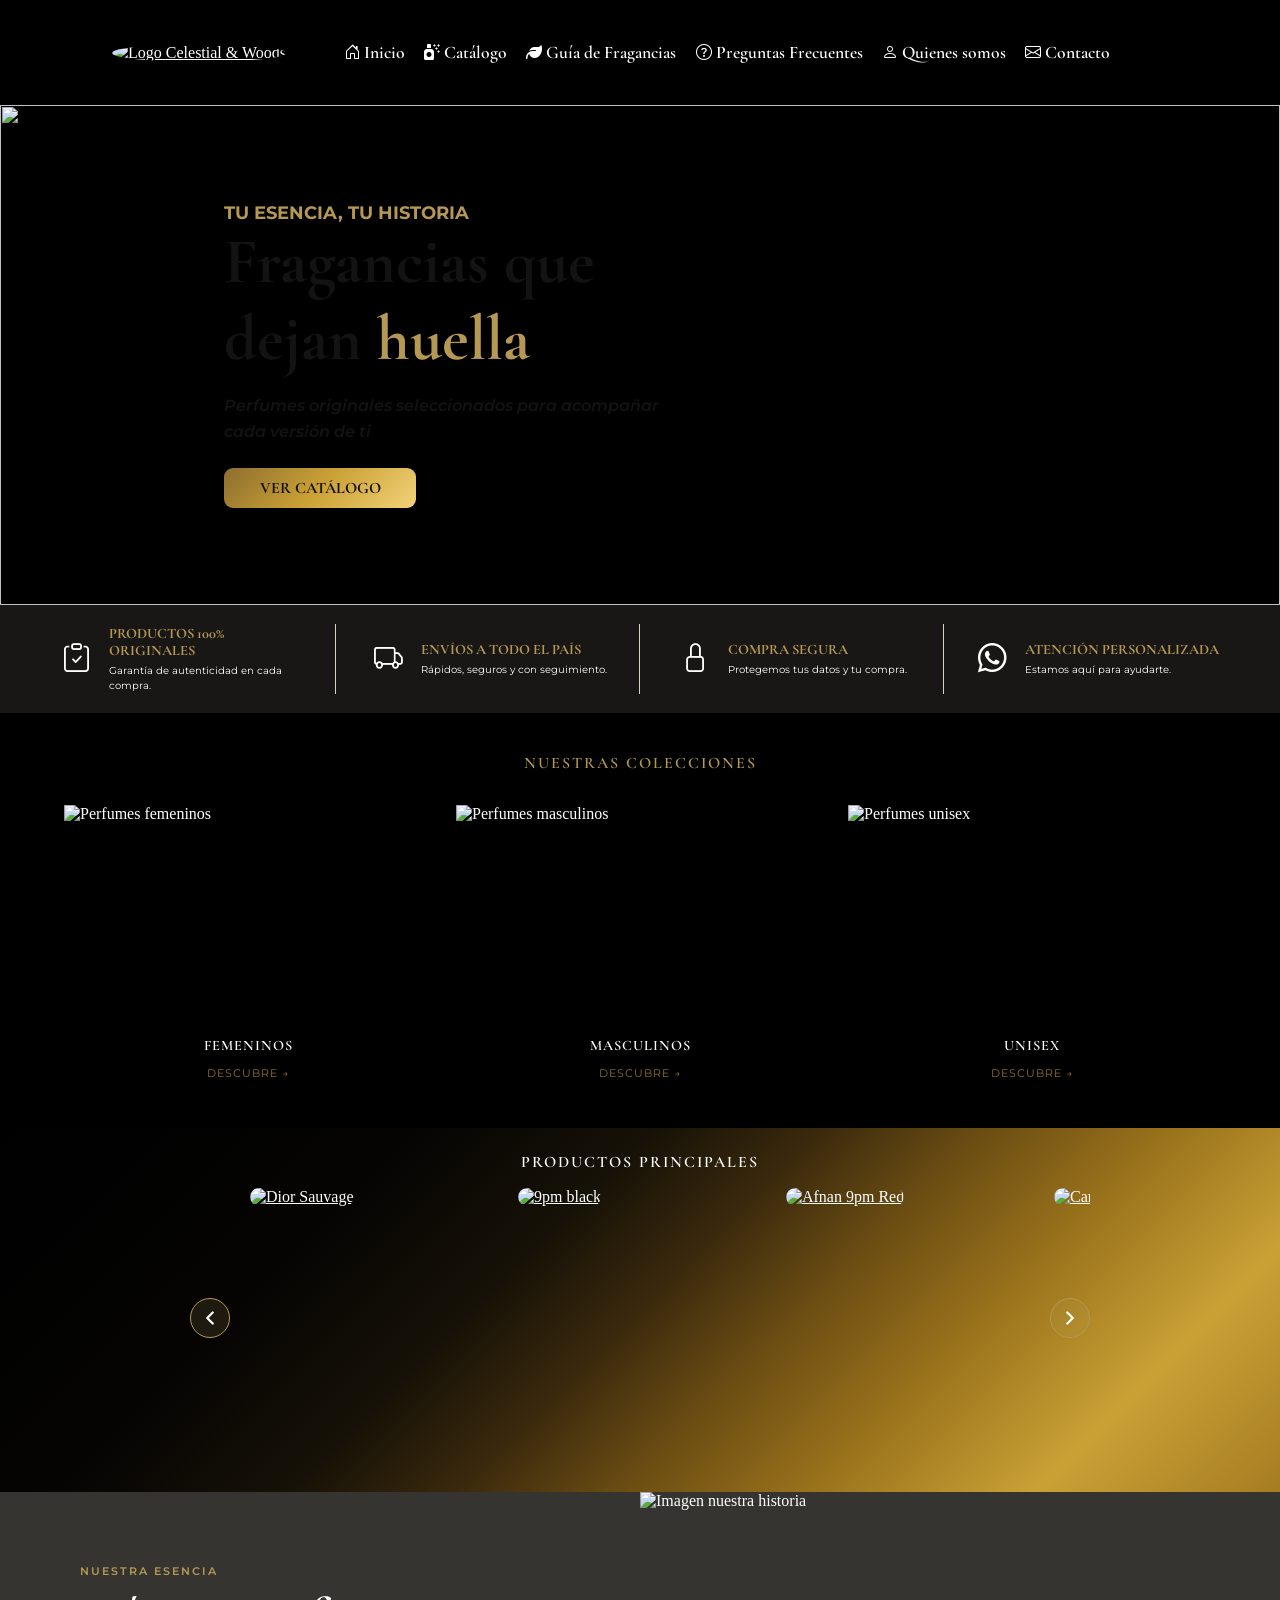
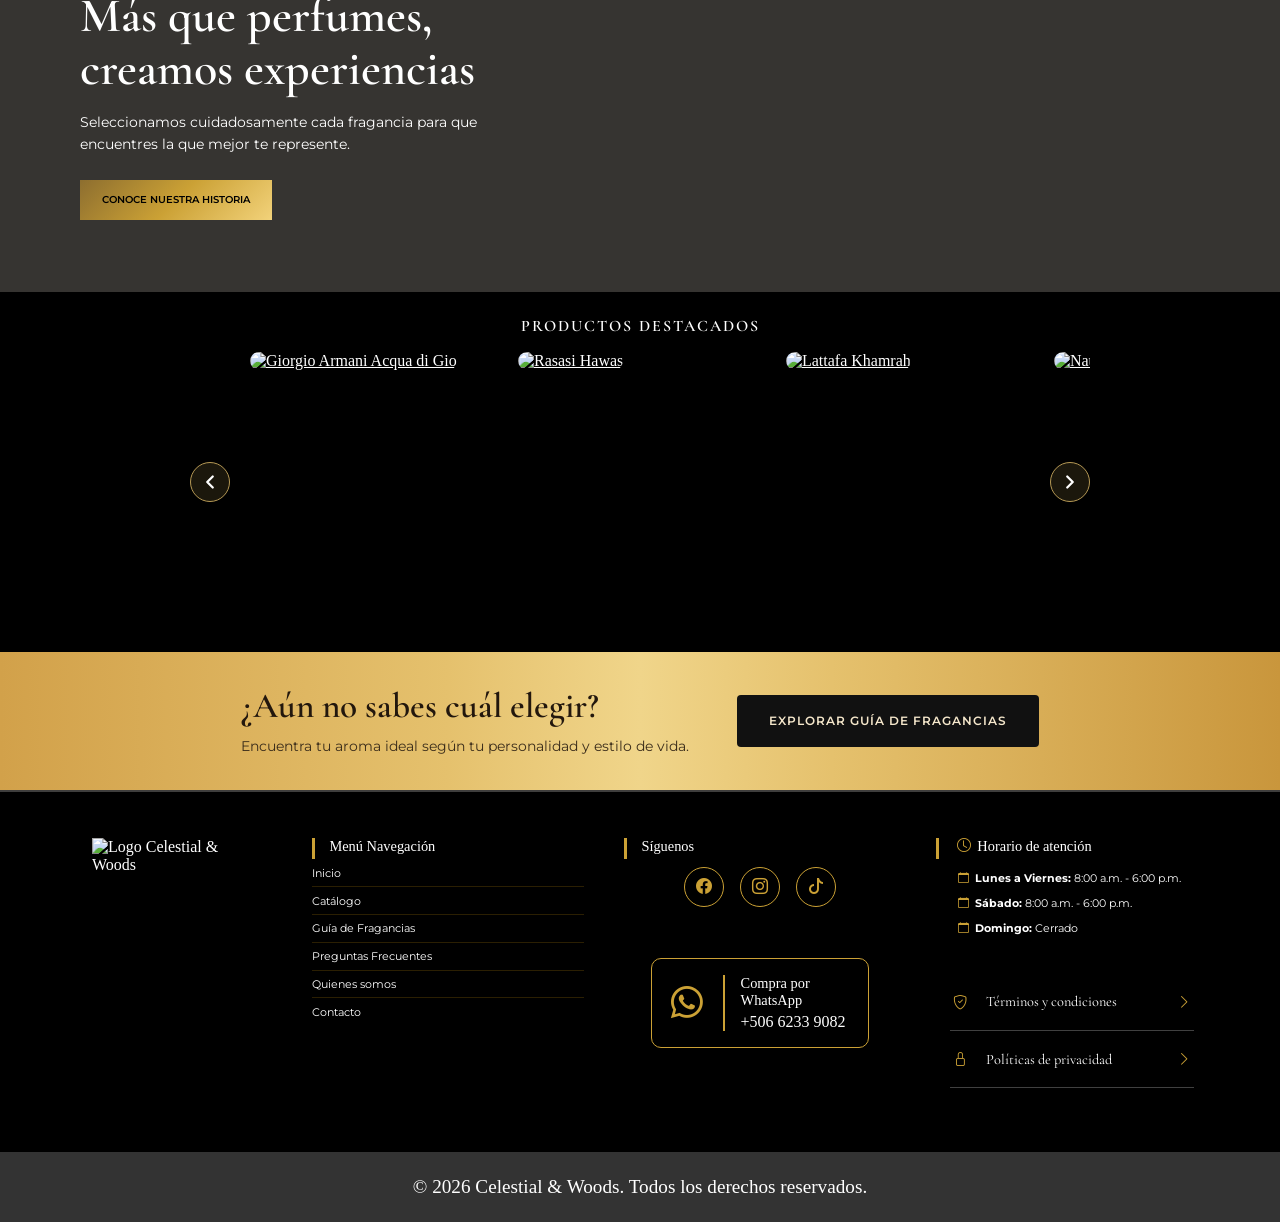
==== commit 4fe5023a: "Index ref fix" ====
--- a/Index.html
+++ b/Index.html
@@ -1,305 +1,379 @@
 <!doctype html>
 <html lang="es">
-
-<head>
-  <meta charset="UTF-8" />
-  <meta name="viewport" content="width=device-width, initial-scale=1.0" />
-  <meta name="author" content="Ana María Faerron, Michael Maroto, Julian Rodríguez " />
-  <meta name="description"
-    content="Descubre perfumes exclusivos para mujer, hombre y unisex. Encuentra la fragancia perfecta en Celestial & Woods." />
-  <meta name="keywords"
-    content="perfumes, fragancias, perfumes originales, perfumes para mujer, perfumes para hombre, tienda de perfumes" />
-  <link rel="preconnect" href="https://fonts.googleapis.com" />
-  <link rel="preconnect" href="https://fonts.gstatic.com/" crossorigin />
-  <link
-    href="https://fonts.googleapis.com/css2?family=Cormorant+Garamond:ital,wght@0,300..700;1,300..700&family=Montserrat:ital,wght@0,100..900;1,100..900&display=swap"
-    rel="stylesheet" />
-  <link rel="stylesheet" href="Css/Index.css" />
-
-  <title>Inicio | Celestial & Woods</title>
-  <link href="Css/Styles.css" rel="stylesheet" />
-  <!--Se pone de último para que tenga prioridad-->
-  <!--Para usar bootstrap (iconos)-->
-  <link rel="stylesheet" href="https://cdn.jsdelivr.net/npm/bootstrap-icons@1.13.1/font/bootstrap-icons.min.css" />
-
-  <!-- Font Awesome -->
-  <link rel="stylesheet" href="https://cdnjs.cloudflare.com/ajax/libs/font-awesome/6.7.2/css/all.min.css" />
-  <link rel="icon" type="image/png" href="Multimedia/Img/Logo_Celestial_Woods.png" />
-</head>
-
-<body>
-  <!--------------------------------------------------------->
-  <!------------------------MENU----------------------------->
-  <!--------------------------------------------------------->
-
-  <header class="main-header">
-    <!-- Logo de la marca, centrado -->
-    <div class="header-logo">
-      <a href="Index.html">
-        <img src="Multimedia/Img/Logo_Celestial_Woods.png" alt="Logo Celestial & Woods" />
-      </a>
-    </div>
-
-    <button class="hamburger-menu" id="abrir">
-      <i class="bi bi-list"></i>
-    </button>
-
-    <nav class="header-nav" id="nav">
-      <button class="cerrar-menu" id="cerrar"><i class="bi bi-x"></i></button>
-
-      <ul class="nav-list">
-        <li class="nav-item">
-          <a href="#" class="nav-link active"><i class="bi bi-house-door"></i> Inicio</a>
-        </li>
-        <li class="nav-item">
-          <a href="Paginas/Catalogo_Productos.html" class="nav-link">
-            <i class="fa-solid fa-spray-can-sparkles"></i> Catálogo</a>
-        </li>
-        <li class="nav-item">
-          <a href="Paginas/Guia_fragancias.html" class="nav-link">
-            <i class="fa-solid fa-leaf"></i> Guía de Fragancias</a>
-        </li>
-        <li class="nav-item">
-          <a href="Paginas/Preguntas.html" class="nav-link">
-            <i class="bi bi-question-circle"></i> Preguntas Frecuentes</a>
-        </li>
-        <li class="nav-item">
-          <a href="Paginas/Informacion.html" class="nav-link"><i class="bi bi-person"></i> Quienes somos</a>
-        </li>
-        <li class="nav-item">
-          <a href="Paginas/Contacto.html" class="nav-link"><i class="bi bi-envelope"></i> Contacto</a>
-        </li>
-      </ul>
-    </nav>
-  </header>
-
-  <!-- Contenido principal (Main)-->
-  <main>
-
+  <head>
+    <meta charset="UTF-8" />
+    <meta name="viewport" content="width=device-width, initial-scale=1.0" />
+    <meta
+      name="author"
+      content="Ana María Faerron, Michael Maroto, Julian Rodríguez "
+    />
+    <meta
+      name="description"
+      content="Descubre perfumes exclusivos para mujer, hombre y unisex. Encuentra la fragancia perfecta en Celestial & Woods."
+    />
+    <meta
+      name="keywords"
+      content="perfumes, fragancias, perfumes originales, perfumes para mujer, perfumes para hombre, tienda de perfumes"
+    />
+    <link rel="preconnect" href="https://fonts.googleapis.com" />
+    <link rel="preconnect" href="https://fonts.gstatic.com/" crossorigin />
+    <link
+      href="https://fonts.googleapis.com/css2?family=Cormorant+Garamond:ital,wght@0,300..700;1,300..700&family=Montserrat:ital,wght@0,100..900;1,100..900&display=swap"
+      rel="stylesheet"
+    />
+    <link rel="stylesheet" href="Css/Index.css" />
+
+    <title>Inicio | Celestial & Woods</title>
+    <link href="Css/Styles.css" rel="stylesheet" />
+    <!--Se pone de último para que tenga prioridad-->
+    <!--Para usar bootstrap (iconos)-->
+    <link
+      rel="stylesheet"
+      href="https://cdn.jsdelivr.net/npm/bootstrap-icons@1.13.1/font/bootstrap-icons.min.css"
+    />
+
+    <!-- Font Awesome -->
+    <link
+      rel="stylesheet"
+      href="https://cdnjs.cloudflare.com/ajax/libs/font-awesome/6.7.2/css/all.min.css"
+    />
+    <link
+      rel="icon"
+      type="image/png"
+      href="Multimedia/Img/Logo_Celestial_Woods.png"
+    />
+  </head>
+
+  <body>
+    <!--------------------------------------------------------->
+    <!------------------------MENU----------------------------->
+    <!--------------------------------------------------------->
+
+    <header class="main-header">
+      <!-- Logo de la marca, centrado -->
+      <div class="header-logo">
+        <a href="Index.html">
+          <img
+            src="Multimedia/Img/Logo_Celestial_Woods.png"
+            alt="Logo Celestial & Woods"
+          />
+        </a>
+      </div>
+
+      <button class="hamburger-menu" id="abrir">
+        <i class="bi bi-list"></i>
+      </button>
+
+      <nav class="header-nav" id="nav">
+        <button class="cerrar-menu" id="cerrar"><i class="bi bi-x"></i></button>
+
+        <ul class="nav-list">
+          <li class="nav-item">
+            <a href="#" class="nav-link active"
+              ><i class="bi bi-house-door"></i> Inicio</a
+            >
+          </li>
+          <li class="nav-item">
+            <a href="Paginas/Catalogo_Productos.html" class="nav-link">
+              <i class="fa-solid fa-spray-can-sparkles"></i> Catálogo</a
+            >
+          </li>
+          <li class="nav-item">
+            <a href="Paginas/Guia_fragancias.html" class="nav-link">
+              <i class="fa-solid fa-leaf"></i> Guía de Fragancias</a
+            >
+          </li>
+          <li class="nav-item">
+            <a href="Paginas/Preguntas.html" class="nav-link">
+              <i class="bi bi-question-circle"></i> Preguntas Frecuentes</a
+            >
+          </li>
+          <li class="nav-item">
+            <a href="Paginas/Informacion.html" class="nav-link"
+              ><i class="bi bi-person"></i> Quienes somos</a
+            >
+          </li>
+          <li class="nav-item">
+            <a href="Paginas/Contacto.html" class="nav-link"
+              ><i class="bi bi-envelope"></i> Contacto</a
+            >
+          </li>
+        </ul>
+      </nav>
+    </header>
+
+    <!-- Contenido principal (Main)-->
+    <main>
       <section class="hero-section">
-
         <section class="left hero-section">
-          
-                  <h3>TU ESENCIA, TU HISTORIA</h3>
-                  <h1>Fragancias que <hr> dejan <strong>huella</strong> </h1>
-                  <p>Perfumes originales seleccionados para acompañar cada versión de ti</p>
-                  
-                  <a href="Paginas/Catalogo_Productos.html" class="button">
-                      VER CATÁLOGO
-                  </a>
-
+          <h3>TU ESENCIA, TU HISTORIA</h3>
+          <h1>
+            Fragancias que
+            <hr />
+            dejan <strong>huella</strong>
+          </h1>
+          <p>
+            Perfumes originales seleccionados para acompañar cada versión de ti
+          </p>
+
+          <a href="Paginas/Catalogo_Productos.html" class="button">
+            VER CATÁLOGO
+          </a>
         </section>
 
-        <img src="../Multimedia/heroSectionIndice.png" alt="" class="hero-image right">
-
+        <img
+          src="../Multimedia/heroSectionIndice.png"
+          alt=""
+          class="hero-image right"
+        />
       </section>
 
       <!-- =========================
             BENEFICIOS
         ========================== -->
-        <section class="benefits">
-
-            <article class="benefit">
-                <div class="benefit-icon"><i class="bi bi-clipboard-check"></i></div>
-
-                <div>
-                    <h3>PRODUCTOS 100% ORIGINALES</h3>
-                    <p>Garantía de autenticidad en cada compra.</p>
-                </div>
-            </article>
-
-
-            <article class="benefit">
-                <div class="benefit-icon"><i class="bi bi-truck"></i></div>
-
-                <div>
-                    <h3>ENVÍOS A TODO EL PAÍS</h3>
-                    <p>Rápidos, seguros y con seguimiento.</p>
-                </div>
-            </article>
-
-
-            <article class="benefit">
-                <div class="benefit-icon"><i class="bi bi-lock"></i></div>
-
-                <div>
-                    <h3>COMPRA SEGURA</h3>
-                    <p>Protegemos tus datos y tu compra.</p>
-                </div>
-            </article>
-
-
-            <article class="benefit">
-                <div class="benefit-icon"><i class="bi bi-whatsapp"></i></div>
-
-                <div>
-                    <h3>ATENCIÓN PERSONALIZADA</h3>
-                    <p>Estamos aquí para ayudarte.</p>
-                </div>
-            </article>
-
-        </section>
-
-        <!-- =========================
+      <section class="benefits">
+        <article class="benefit">
+          <div class="benefit-icon"><i class="bi bi-clipboard-check"></i></div>
+
+          <div>
+            <h3>PRODUCTOS 100% ORIGINALES</h3>
+            <p>Garantía de autenticidad en cada compra.</p>
+          </div>
+        </article>
+
+        <article class="benefit">
+          <div class="benefit-icon"><i class="bi bi-truck"></i></div>
+
+          <div>
+            <h3>ENVÍOS A TODO EL PAÍS</h3>
+            <p>Rápidos, seguros y con seguimiento.</p>
+          </div>
+        </article>
+
+        <article class="benefit">
+          <div class="benefit-icon"><i class="bi bi-lock"></i></div>
+
+          <div>
+            <h3>COMPRA SEGURA</h3>
+            <p>Protegemos tus datos y tu compra.</p>
+          </div>
+        </article>
+
+        <article class="benefit">
+          <div class="benefit-icon"><i class="bi bi-whatsapp"></i></div>
+
+          <div>
+            <h3>ATENCIÓN PERSONALIZADA</h3>
+            <p>Estamos aquí para ayudarte.</p>
+          </div>
+        </article>
+      </section>
+
+      <!-- =========================
             CATEGORÍAS
         ========================== -->
-        <section class="categories">
-
-          <h2>NUESTRAS COLECCIONES</h2>
-
-            <a href="#" class="category">
-                <img src="Multimedia\pexels-mir-fialkova-2156588206-35824747.jpg" alt="Perfumes femeninos">
-
-                <div class="category-content">
-                    <h2>FEMENINOS</h2>
-                    <span>DESCUBRE →</span>
-                </div>
-            </a>
-
-
-            <a href="#" class="category">
-                <img src="Multimedia\pexels-mehmetakifarts-33376721.jpg" alt="Perfumes masculinos">
-
-                <div class="category-content">
-                    <h2>MASCULINOS</h2>
-                    <span>DESCUBRE →</span>
-                </div>
-            </a>
-
-
-            <a href="#" class="category">
-                <img src="Multimedia\pexels-yoendry-14736081.jpg" alt="Perfumes unisex">
-
-                <div class="category-content">
-                    <h2>UNISEX</h2>
-                    <span>DESCUBRE →</span>
-                </div>
-            </a>
-
-        </section>
-
-        <!-- =========================
+      <section class="categories">
+        <h2>NUESTRAS COLECCIONES</h2>
+
+        <a href="#" class="category">
+          <img
+            src="Multimedia\pexels-mir-fialkova-2156588206-35824747.jpg"
+            alt="Perfumes femeninos"
+          />
+
+          <div class="category-content">
+            <h2>FEMENINOS</h2>
+            <span>DESCUBRE →</span>
+          </div>
+        </a>
+
+        <a href="#" class="category">
+          <img
+            src="Multimedia\pexels-mehmetakifarts-33376721.jpg"
+            alt="Perfumes masculinos"
+          />
+
+          <div class="category-content">
+            <h2>MASCULINOS</h2>
+            <span>DESCUBRE →</span>
+          </div>
+        </a>
+
+        <a href="#" class="category">
+          <img
+            src="Multimedia\pexels-yoendry-14736081.jpg"
+            alt="Perfumes unisex"
+          />
+
+          <div class="category-content">
+            <h2>UNISEX</h2>
+            <span>DESCUBRE →</span>
+          </div>
+        </a>
+      </section>
+
+      <!-- =========================
             PRODUCTOS PRINCIPALES
         ========================== -->
 
-
-        <section class="principal-products">
-
-          <h2>PRODUCTOS PRINCIPALES</h2>
-
-          <div class="carrusel-visor" id="carruselPrincipales" data-intervalo="4000">
-            <button class="carrusel-flecha carrusel-prev" type="button" aria-label="Anterior">
-              <svg viewBox="0 0 24 24" width="100%" height="100%" fill="none" stroke="currentColor" stroke-width="2.5"
-                stroke-linecap="round" stroke-linejoin="round">
-                <polyline points="15 18 9 12 15 6"></polyline>
-              </svg>
-            </button>
-
-            <!-- Las imagenes las llena Java/index.js, leyendo los -->
-            <!-- productos con principal:true en Java/productos.js -->
-            <div class="carrusel-pista"></div>
-
-            <button class="carrusel-flecha carrusel-next" type="button" aria-label="Siguiente">
-              <svg viewBox="0 0 24 24" width="100%" height="100%" fill="none" stroke="currentColor" stroke-width="2.5"
-                stroke-linecap="round" stroke-linejoin="round">
-                <polyline points="9 6 15 12 9 18"></polyline>
-              </svg>
-            </button>
-          </div>
-
-          <div class="product-container"></div>
-      </section>
-
+      <section class="principal-products">
+        <h2>PRODUCTOS PRINCIPALES</h2>
+
+        <div
+          class="carrusel-visor"
+          id="carruselPrincipales"
+          data-intervalo="4000"
+        >
+          <button
+            class="carrusel-flecha carrusel-prev"
+            type="button"
+            aria-label="Anterior"
+          >
+            <svg
+              viewBox="0 0 24 24"
+              width="100%"
+              height="100%"
+              fill="none"
+              stroke="currentColor"
+              stroke-width="2.5"
+              stroke-linecap="round"
+              stroke-linejoin="round"
+            >
+              <polyline points="15 18 9 12 15 6"></polyline>
+            </svg>
+          </button>
+
+          <!-- Las imagenes las llena Java/index.js, leyendo los -->
+          <!-- productos con principal:true en Java/productos.js -->
+          <div class="carrusel-pista"></div>
+
+          <button
+            class="carrusel-flecha carrusel-next"
+            type="button"
+            aria-label="Siguiente"
+          >
+            <svg
+              viewBox="0 0 24 24"
+              width="100%"
+              height="100%"
+              fill="none"
+              stroke="currentColor"
+              stroke-width="2.5"
+              stroke-linecap="round"
+              stroke-linejoin="round"
+            >
+              <polyline points="9 6 15 12 9 18"></polyline>
+            </svg>
+          </button>
+        </div>
+
+        <div class="product-container"></div>
+      </section>
 
       <!-- =========================
             NUESTRA ESENCIA
         ========================== -->
-        <section class="about">
-
-            <div class="about-content">
-
-                <p class="small-title">NUESTRA ESENCIA</p>
-
-                <h2>
-                    Más que perfumes,
-                    <br>
-                    creamos experiencias
-                </h2>
-
-                <p>
-                    Seleccionamos cuidadosamente cada fragancia
-                    para que encuentres la que mejor te represente.
-                </p>
-
-                <a href="../Paginas/Informacion.html" class="btn">
-                    CONOCE NUESTRA HISTORIA
-                </a>
-
-            </div>
-
-
-            <div class="about-image">
-                <img src="Multimedia\pexels-nastyasensei-66707-954405.jpg" alt="Imagen nuestra historia">
-            </div>
-
-        </section>
-
-
-        <!-- =========================
+      <section class="about">
+        <div class="about-content">
+          <p class="small-title">NUESTRA ESENCIA</p>
+
+          <h2>
+            Más que perfumes,
+            <br />
+            creamos experiencias
+          </h2>
+
+          <p>
+            Seleccionamos cuidadosamente cada fragancia para que encuentres la
+            que mejor te represente.
+          </p>
+
+          <a href="../Paginas/Informacion.html" class="btn">
+            CONOCE NUESTRA HISTORIA
+          </a>
+        </div>
+
+        <div class="about-image">
+          <img
+            src="Multimedia\pexels-nastyasensei-66707-954405.jpg"
+            alt="Imagen nuestra historia"
+          />
+        </div>
+      </section>
+
+      <!-- =========================
             PRODUCTOS DESTACADOS
         ========================== -->
 
-
-    <section class="Featured-Products" id="productos-destacados">
-      <h2>PRODUCTOS DESTACADOS</h2>
-
-      <div class="carrusel-visor" id="carruselDestacados" data-intervalo="4000">
-        <button class="carrusel-flecha carrusel-prev" type="button" aria-label="Anterior">
-          <svg viewBox="0 0 24 24" width="100%" height="100%" fill="none" stroke="currentColor" stroke-width="2.5"
-            stroke-linecap="round" stroke-linejoin="round">
-            <polyline points="15 18 9 12 15 6"></polyline>
-          </svg>
-        </button>
-
-        <!-- Las imagenes las llena Java/index.js, leyendo los -->
-        <!-- productos con destacado:true en Java/productos.js -->
-        <div class="carrusel-pista"></div>
-
-        <button class="carrusel-flecha carrusel-next" type="button" aria-label="Siguiente">
-          <svg viewBox="0 0 24 24" width="100%" height="100%" fill="none" stroke="currentColor" stroke-width="2.5"
-            stroke-linecap="round" stroke-linejoin="round">
-            <polyline points="9 6 15 12 9 18"></polyline>
-          </svg>
-        </button>
-      </div>
-    </section>
-
-
-        <!-- =========================
+      <section class="Featured-Products" id="productos-destacados">
+        <h2>PRODUCTOS DESTACADOS</h2>
+
+        <div
+          class="carrusel-visor"
+          id="carruselDestacados"
+          data-intervalo="4000"
+        >
+          <button
+            class="carrusel-flecha carrusel-prev"
+            type="button"
+            aria-label="Anterior"
+          >
+            <svg
+              viewBox="0 0 24 24"
+              width="100%"
+              height="100%"
+              fill="none"
+              stroke="currentColor"
+              stroke-width="2.5"
+              stroke-linecap="round"
+              stroke-linejoin="round"
+            >
+              <polyline points="15 18 9 12 15 6"></polyline>
+            </svg>
+          </button>
+
+          <!-- Las imagenes las llena Java/index.js, leyendo los -->
+          <!-- productos con destacado:true en Java/productos.js -->
+          <div class="carrusel-pista"></div>
+
+          <button
+            class="carrusel-flecha carrusel-next"
+            type="button"
+            aria-label="Siguiente"
+          >
+            <svg
+              viewBox="0 0 24 24"
+              width="100%"
+              height="100%"
+              fill="none"
+              stroke="currentColor"
+              stroke-width="2.5"
+              stroke-linecap="round"
+              stroke-linejoin="round"
+            >
+              <polyline points="9 6 15 12 9 18"></polyline>
+            </svg>
+          </button>
+        </div>
+      </section>
+
+      <!-- =========================
             DIRIGIR A GUIA DE FRAGANCIAS
         ========================== -->
-        <section class="finder">
-
-            <div class="finder-content">
-
-                <h2>¿Aún no sabes cuál elegir?</h2>
-
-                <p>
-                    Encuentra tu aroma ideal según tu personalidad
-                    y estilo de vida.
-                </p>
-
-            </div>
-
-            <a href="../Paginas/Guia_fragancias.html" class="btn ">
-                EXPLORAR GUÍA DE FRAGANCIAS
-            </a>
-
-            
-
-        </section>
-
-  </main>
+      <section class="finder">
+        <div class="finder-content">
+          <h2>¿Aún no sabes cuál elegir?</h2>
+
+          <p>
+            Encuentra tu aroma ideal según tu personalidad y estilo de vida.
+          </p>
+        </div>
+
+        <a href="../Paginas/Guia_fragancias.html" class="btn">
+          EXPLORAR GUÍA DE FRAGANCIAS
+        </a>
+      </section>
+    </main>
 
     <!--------------------------------------------------------->
     <!-------------------PIE DE LA PÁGINA---------------------->
@@ -309,7 +383,7 @@
       <!-- Logo de la marca -->
       <img
         class="logo"
-        src="Multimedia/Img/Logo_Celestial_Woods.png"
+        src="multimedia/img/Logo_Celestial_Woods.png"
         alt="Logo Celestial & Woods"
       />
 
@@ -320,27 +394,27 @@
             <a href="#" class="nav-link-footer active"> Inicio</a>
           </li>
           <li class="nav-item-footer">
-            <a href="Paginas/Catalogo_Productos.html" class="nav-link-footer">
+            <a href="paginas/Catalogo_Productos.html" class="nav-link-footer">
               Catálogo</a
             >
           </li>
           <li class="nav-item-footer">
-            <a href="Paginas/Guia_fragancias.html" class="nav-link-footer">
+            <a href="paginas/Guia_fragancias.html" class="nav-link-footer">
               Guía de Fragancias</a
             >
           </li>
           <li class="nav-item-footer">
-            <a href="Paginas/Preguntas.html" class="nav-link-footer">
+            <a href="paginas/Preguntas.html" class="nav-link-footer">
               Preguntas Frecuentes</a
             >
           </li>
           <li class="nav-item-footer">
-            <a href="Paginas/Informacion.html" class="nav-link-footer">
+            <a href="paginas/Informacion.html" class="nav-link-footer">
               Quienes somos</a
             >
           </li>
           <li class="nav-item-footer">
-            <a href="Paginas/Contacto.html" class="nav-link-footer">
+            <a href="paginas/Contacto.html" class="nav-link-footer">
               Contacto</a
             >
           </li>
@@ -351,9 +425,29 @@
         <h3>Síguenos</h3>
 
         <nav aria-label="Redes sociales">
-          <a href="#" class="social-icon"> <i class="bi bi-facebook"></i></a>
-          <a href="#" class="social-icon"> <i class="bi bi-instagram"></i></a>
-          <a href="#" class="social-icon"><i class="bi bi-tiktok"></i></a>
+          <a
+            href="https://www.facebook.com/share/1H3A6cKN8u/"
+            class="social-icon"
+            target="_blank"
+            rel="noopener"
+          >
+            <i class="bi bi-facebook"></i
+          ></a>
+          <a
+            href="https://www.instagram.com/celestial_woods_?igsi=bzFpeXpoeDBkMzht"
+            class="social-icon"
+            target="_blank"
+            rel="noopener"
+          >
+            <i class="bi bi-instagram"></i
+          ></a>
+          <a
+            href="https://www.tiktok.com/@celestial_woods?_r=1&_t=ZS-996cXlFkd6O"
+            class="social-icon"
+            target="_blank"
+            rel="noopener"
+            ><i class="bi bi-tiktok"></i
+          ></a>
         </nav>
       </section>
 
@@ -363,7 +457,13 @@
 
         <div class="left">
           <h3>Compra por WhatsApp</h3>
-          <a href="#"> +506 6000 0000 </a>
+          <a
+            href="https://wa.me/50662339082?text=Hola%2C%20me%20gustaria%20obtener%20mas%20informacion%20sobre%20sus%20perfumes."
+            target="_blank"
+            rel="noopener"
+          >
+            +506 6233 9082
+          </a>
         </div>
       </section>
 
@@ -424,12 +524,9 @@
       </section>
     </footer>
 
-    <script src="Java/main.js"></script>
     <script src="Java/productos.js"></script>
     <script src="Java/index.js"></script>
-    <script src="Java/carrusel.js"></script>
+    <script src="Java/main.js"></script>
     <!--Se pone al final porque ocupa primero haber leido todo el html-->
- 
- 
   </body>
 </html>
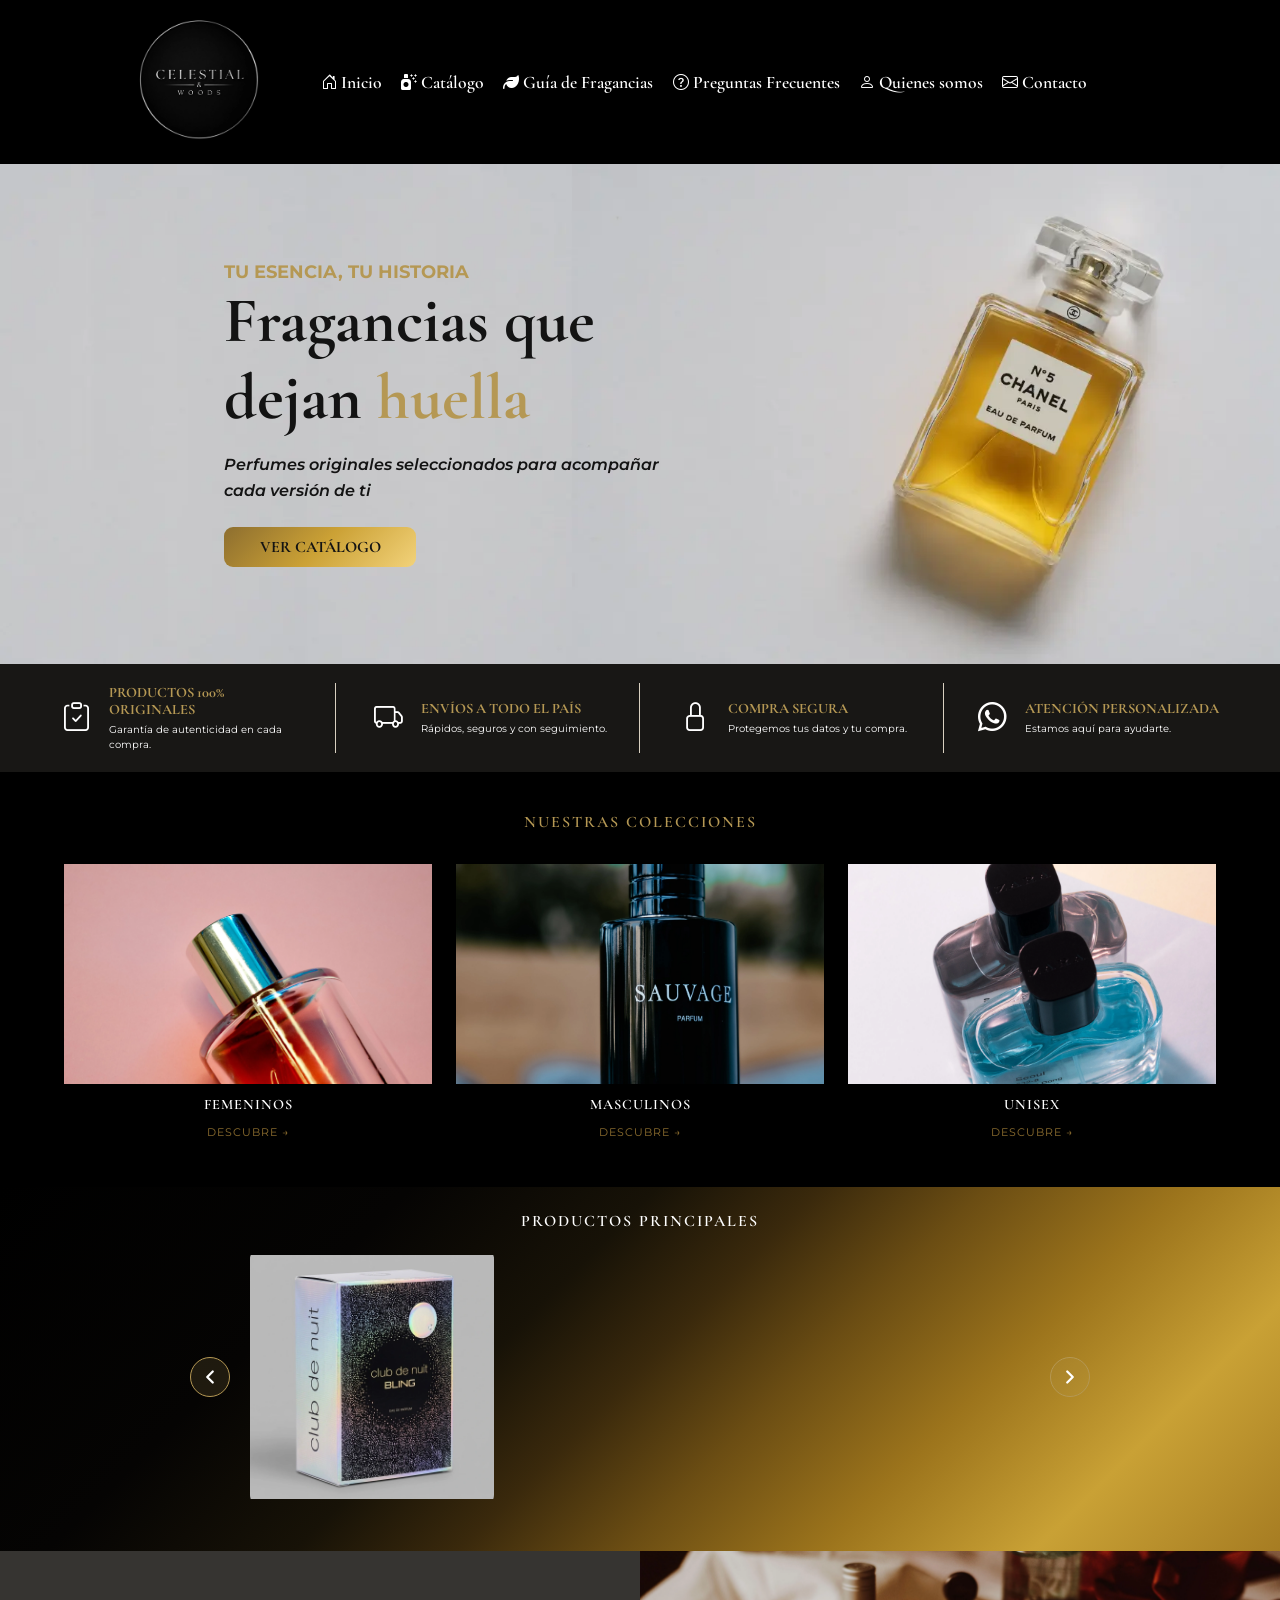
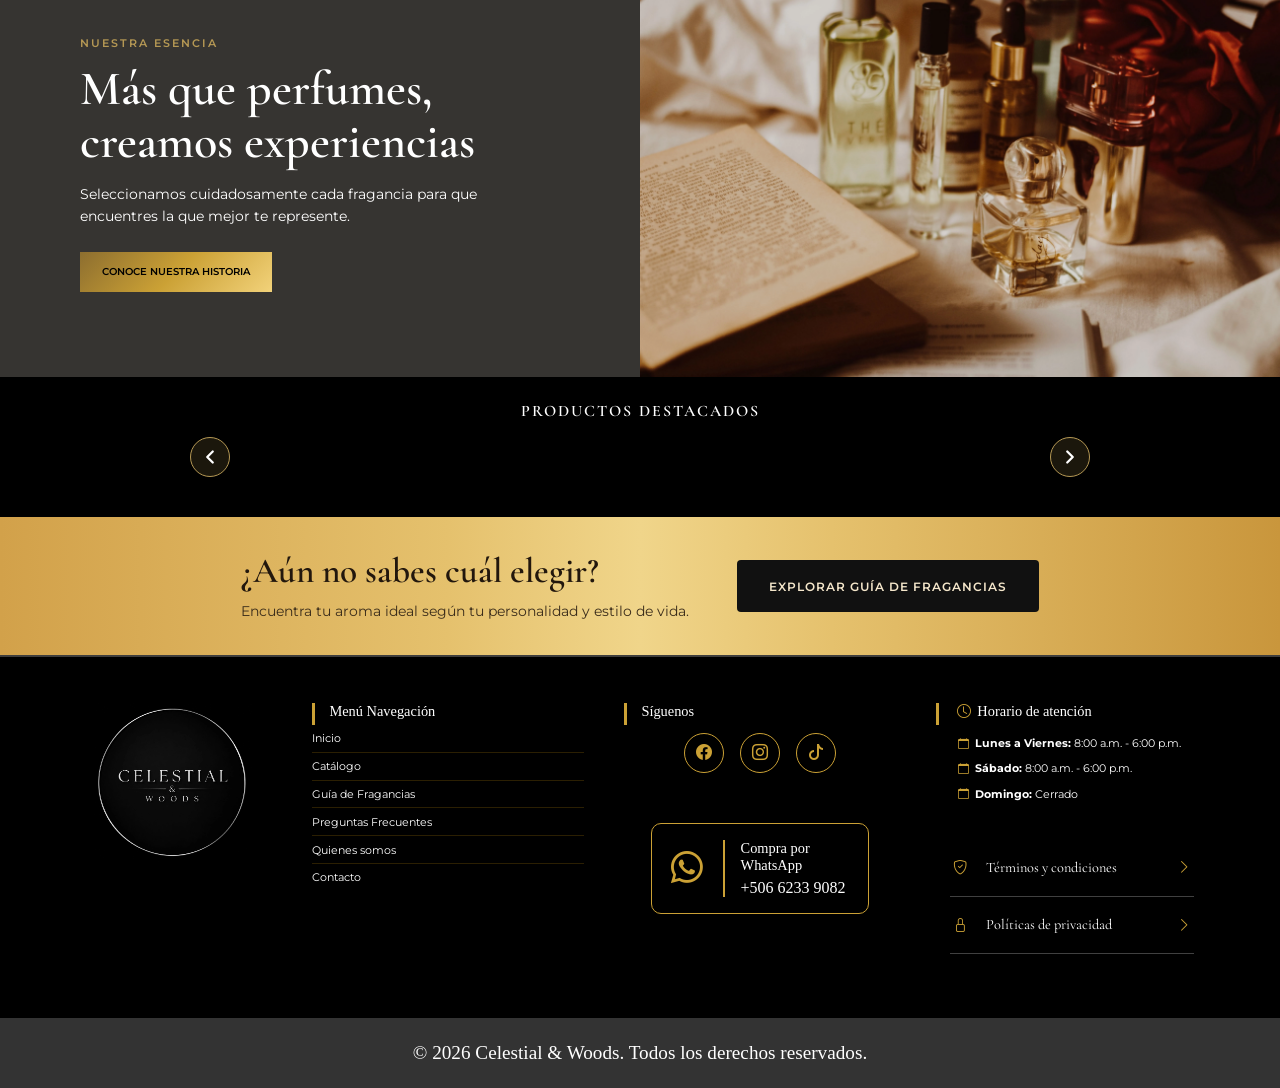
==== commit 69868b0f: "Arreglar imagenes" ====
--- a/Index.html
+++ b/Index.html
@@ -1,532 +1,403 @@
 <!doctype html>
 <html lang="es">
-  <head>
-    <meta charset="UTF-8" />
-    <meta name="viewport" content="width=device-width, initial-scale=1.0" />
-    <meta
-      name="author"
-      content="Ana María Faerron, Michael Maroto, Julian Rodríguez "
-    />
-    <meta
-      name="description"
-      content="Descubre perfumes exclusivos para mujer, hombre y unisex. Encuentra la fragancia perfecta en Celestial & Woods."
-    />
-    <meta
-      name="keywords"
-      content="perfumes, fragancias, perfumes originales, perfumes para mujer, perfumes para hombre, tienda de perfumes"
-    />
-    <link rel="preconnect" href="https://fonts.googleapis.com" />
-    <link rel="preconnect" href="https://fonts.gstatic.com/" crossorigin />
-    <link
-      href="https://fonts.googleapis.com/css2?family=Cormorant+Garamond:ital,wght@0,300..700;1,300..700&family=Montserrat:ital,wght@0,100..900;1,100..900&display=swap"
-      rel="stylesheet"
-    />
-    <link rel="stylesheet" href="Css/Index.css" />
-
-    <title>Inicio | Celestial & Woods</title>
-    <link href="Css/Styles.css" rel="stylesheet" />
-    <!--Se pone de último para que tenga prioridad-->
-    <!--Para usar bootstrap (iconos)-->
-    <link
-      rel="stylesheet"
-      href="https://cdn.jsdelivr.net/npm/bootstrap-icons@1.13.1/font/bootstrap-icons.min.css"
-    />
-
-    <!-- Font Awesome -->
-    <link
-      rel="stylesheet"
-      href="https://cdnjs.cloudflare.com/ajax/libs/font-awesome/6.7.2/css/all.min.css"
-    />
-    <link
-      rel="icon"
-      type="image/png"
-      href="Multimedia/Img/Logo_Celestial_Woods.png"
-    />
-  </head>
-
-  <body>
-    <!--------------------------------------------------------->
-    <!------------------------MENU----------------------------->
-    <!--------------------------------------------------------->
-
-    <header class="main-header">
-      <!-- Logo de la marca, centrado -->
-      <div class="header-logo">
-        <a href="Index.html">
-          <img
-            src="Multimedia/Img/Logo_Celestial_Woods.png"
-            alt="Logo Celestial & Woods"
-          />
+
+<head>
+  <meta charset="UTF-8" />
+  <meta name="viewport" content="width=device-width, initial-scale=1.0" />
+  <meta name="author" content="Ana María Faerron, Michael Maroto, Julian Rodríguez " />
+  <meta name="description"
+    content="Descubre perfumes exclusivos para mujer, hombre y unisex. Encuentra la fragancia perfecta en Celestial & Woods." />
+  <meta name="keywords"
+    content="perfumes, fragancias, perfumes originales, perfumes para mujer, perfumes para hombre, tienda de perfumes" />
+  <link rel="preconnect" href="https://fonts.googleapis.com" />
+  <link rel="preconnect" href="https://fonts.gstatic.com/" crossorigin />
+  <link
+    href="https://fonts.googleapis.com/css2?family=Cormorant+Garamond:ital,wght@0,300..700;1,300..700&family=Montserrat:ital,wght@0,100..900;1,100..900&display=swap"
+    rel="stylesheet" />
+  <link rel="stylesheet" href="Css/Index.css" />
+
+  <title>Inicio | Celestial & Woods</title>
+  <link href="Css/Styles.css" rel="stylesheet" />
+  <!--Se pone de último para que tenga prioridad-->
+  <!--Para usar bootstrap (iconos)-->
+  <link rel="stylesheet" href="https://cdn.jsdelivr.net/npm/bootstrap-icons@1.13.1/font/bootstrap-icons.min.css" />
+
+  <!-- Font Awesome -->
+  <link rel="stylesheet" href="https://cdnjs.cloudflare.com/ajax/libs/font-awesome/6.7.2/css/all.min.css" />
+  <link rel="icon" type="image/png" href="Multimedia/Img/Logo_Celestial_Woods.png" />
+</head>
+
+<body>
+  <!--------------------------------------------------------->
+  <!------------------------MENU----------------------------->
+  <!--------------------------------------------------------->
+
+  <header class="main-header">
+    <!-- Logo de la marca, centrado -->
+    <div class="header-logo">
+      <a href="Index.html">
+        <img src="Multimedia/Img/Logo_Celestial_Woods.webp" alt="Logo Celestial & Woods" />
+      </a>
+    </div>
+
+    <button class="hamburger-menu" id="abrir">
+      <i class="bi bi-list"></i>
+    </button>
+
+    <nav class="header-nav" id="nav">
+      <button class="cerrar-menu" id="cerrar"><i class="bi bi-x"></i></button>
+
+      <ul class="nav-list">
+        <li class="nav-item">
+          <a href="#" class="nav-link active"><i class="bi bi-house-door"></i> Inicio</a>
+        </li>
+        <li class="nav-item">
+          <a href="Paginas/Catalogo_Productos.html" class="nav-link">
+            <i class="fa-solid fa-spray-can-sparkles"></i> Catálogo</a>
+        </li>
+        <li class="nav-item">
+          <a href="Paginas/Guia_fragancias.html" class="nav-link">
+            <i class="fa-solid fa-leaf"></i> Guía de Fragancias</a>
+        </li>
+        <li class="nav-item">
+          <a href="Paginas/Preguntas.html" class="nav-link">
+            <i class="bi bi-question-circle"></i> Preguntas Frecuentes</a>
+        </li>
+        <li class="nav-item">
+          <a href="Paginas/Informacion.html" class="nav-link"><i class="bi bi-person"></i> Quienes somos</a>
+        </li>
+        <li class="nav-item">
+          <a href="Paginas/Contacto.html" class="nav-link"><i class="bi bi-envelope"></i> Contacto</a>
+        </li>
+      </ul>
+    </nav>
+  </header>
+
+  <!-- Contenido principal (Main)-->
+  <main>
+    <section class="hero-section">
+      <section class="left hero-section">
+        <h3>TU ESENCIA, TU HISTORIA</h3>
+        <h1>
+          Fragancias que
+          <hr />
+          dejan <strong>huella</strong>
+        </h1>
+        <p>
+          Perfumes originales seleccionados para acompañar cada versión de ti
+        </p>
+
+        <a href="Paginas/Catalogo_Productos.html" class="button">
+          VER CATÁLOGO
         </a>
-      </div>
-
-      <button class="hamburger-menu" id="abrir">
-        <i class="bi bi-list"></i>
-      </button>
-
-      <nav class="header-nav" id="nav">
-        <button class="cerrar-menu" id="cerrar"><i class="bi bi-x"></i></button>
-
-        <ul class="nav-list">
-          <li class="nav-item">
-            <a href="#" class="nav-link active"
-              ><i class="bi bi-house-door"></i> Inicio</a
-            >
+      </section>
+
+      <img src="Multimedia/heroSectionIndice.webp" alt="" class="hero-image right" />
+    </section>
+
+    <!-- =========================
+            BENEFICIOS
+        ========================== -->
+    <section class="benefits">
+      <article class="benefit">
+        <div class="benefit-icon"><i class="bi bi-clipboard-check"></i></div>
+
+        <div>
+          <h3>PRODUCTOS 100% ORIGINALES</h3>
+          <p>Garantía de autenticidad en cada compra.</p>
+        </div>
+      </article>
+
+      <article class="benefit">
+        <div class="benefit-icon"><i class="bi bi-truck"></i></div>
+
+        <div>
+          <h3>ENVÍOS A TODO EL PAÍS</h3>
+          <p>Rápidos, seguros y con seguimiento.</p>
+        </div>
+      </article>
+
+      <article class="benefit">
+        <div class="benefit-icon"><i class="bi bi-lock"></i></div>
+
+        <div>
+          <h3>COMPRA SEGURA</h3>
+          <p>Protegemos tus datos y tu compra.</p>
+        </div>
+      </article>
+
+      <article class="benefit">
+        <div class="benefit-icon"><i class="bi bi-whatsapp"></i></div>
+
+        <div>
+          <h3>ATENCIÓN PERSONALIZADA</h3>
+          <p>Estamos aquí para ayudarte.</p>
+        </div>
+      </article>
+    </section>
+
+    <!-- =========================
+            CATEGORÍAS
+        ========================== -->
+    <section class="categories">
+      <h2>NUESTRAS COLECCIONES</h2>
+
+      <a href="#" class="category">
+        <img src="Multimedia\pexels-mir-fialkova-2156588206-35824747.webp" alt="Perfumes femeninos" />
+
+        <div class="category-content">
+          <h2>FEMENINOS</h2>
+          <span>DESCUBRE →</span>
+        </div>
+      </a>
+
+      <a href="#" class="category">
+        <img src="Multimedia\pexels-mehmetakifarts-33376721.webp" alt="Perfumes masculinos" />
+
+        <div class="category-content">
+          <h2>MASCULINOS</h2>
+          <span>DESCUBRE →</span>
+        </div>
+      </a>
+
+      <a href="#" class="category">
+        <img src="Multimedia\pexels-yoendry-14736081.webp" alt="Perfumes unisex" />
+
+        <div class="category-content">
+          <h2>UNISEX</h2>
+          <span>DESCUBRE →</span>
+        </div>
+      </a>
+    </section>
+
+    <!-- =========================
+            PRODUCTOS PRINCIPALES
+        ========================== -->
+
+    <section class="principal-products">
+      <h2>PRODUCTOS PRINCIPALES</h2>
+
+      <div class="carrusel-visor" id="carruselPrincipales" data-intervalo="4000">
+        <button class="carrusel-flecha carrusel-prev" type="button" aria-label="Anterior">
+          <svg viewBox="0 0 24 24" width="100%" height="100%" fill="none" stroke="currentColor" stroke-width="2.5"
+            stroke-linecap="round" stroke-linejoin="round">
+            <polyline points="15 18 9 12 15 6"></polyline>
+          </svg>
+        </button>
+
+        <!-- Las imagenes las llena Java/index.js, leyendo los -->
+        <!-- productos con principal:true en Java/productos.js -->
+        <div class="carrusel-pista"></div>
+
+        <button class="carrusel-flecha carrusel-next" type="button" aria-label="Siguiente">
+          <svg viewBox="0 0 24 24" width="100%" height="100%" fill="none" stroke="currentColor" stroke-width="2.5"
+            stroke-linecap="round" stroke-linejoin="round">
+            <polyline points="9 6 15 12 9 18"></polyline>
+          </svg>
+        </button>
+      </div>
+
+      <div class="product-container"></div>
+    </section>
+
+    <!-- =========================
+            NUESTRA ESENCIA
+        ========================== -->
+    <section class="about">
+      <div class="about-content">
+        <p class="small-title">NUESTRA ESENCIA</p>
+
+        <h2>
+          Más que perfumes,
+          <br />
+          creamos experiencias
+        </h2>
+
+        <p>
+          Seleccionamos cuidadosamente cada fragancia para que encuentres la
+          que mejor te represente.
+        </p>
+
+        <a href="Paginas/Informacion.html" class="btn">
+          CONOCE NUESTRA HISTORIA
+        </a>
+      </div>
+
+      <div class="about-image">
+        <img src="Multimedia\pexels-nastyasensei-66707-954405.webp" alt="Imagen nuestra historia" />
+      </div>
+    </section>
+
+    <!-- =========================
+            PRODUCTOS DESTACADOS
+        ========================== -->
+
+    <section class="Featured-Products" id="productos-destacados">
+      <h2>PRODUCTOS DESTACADOS</h2>
+
+      <div class="carrusel-visor" id="carruselDestacados" data-intervalo="4000">
+        <button class="carrusel-flecha carrusel-prev" type="button" aria-label="Anterior">
+          <svg viewBox="0 0 24 24" width="100%" height="100%" fill="none" stroke="currentColor" stroke-width="2.5"
+            stroke-linecap="round" stroke-linejoin="round">
+            <polyline points="15 18 9 12 15 6"></polyline>
+          </svg>
+        </button>
+
+        <!-- Las imagenes las llena Java/index.js, leyendo los -->
+        <!-- productos con destacado:true en Java/productos.js -->
+        <div class="carrusel-pista"></div>
+
+        <button class="carrusel-flecha carrusel-next" type="button" aria-label="Siguiente">
+          <svg viewBox="0 0 24 24" width="100%" height="100%" fill="none" stroke="currentColor" stroke-width="2.5"
+            stroke-linecap="round" stroke-linejoin="round">
+            <polyline points="9 6 15 12 9 18"></polyline>
+          </svg>
+        </button>
+      </div>
+    </section>
+
+    <!-- =========================
+            DIRIGIR A GUIA DE FRAGANCIAS
+        ========================== -->
+    <section class="finder">
+      <div class="finder-content">
+        <h2>¿Aún no sabes cuál elegir?</h2>
+
+        <p>
+          Encuentra tu aroma ideal según tu personalidad y estilo de vida.
+        </p>
+      </div>
+
+      <a href="Paginas/Guia_fragancias.html" class="btn">
+        EXPLORAR GUÍA DE FRAGANCIAS
+      </a>
+    </section>
+  </main>
+
+  <!--------------------------------------------------------->
+  <!-------------------PIE DE LA PÁGINA---------------------->
+  <!--------------------------------------------------------->
+
+  <footer>
+    <!-- Logo de la marca -->
+    <img class="logo" src="Multimedia/Img/Logo_Celestial_Woods.webp" alt="Logo Celestial & Woods" />
+
+    <section class="footer-menu">
+      <h3>Menú Navegación</h3>
+      <ul class="nav-list-footer">
+        <li class="nav-item-footer">
+          <a href="#" class="nav-link-footer active"> Inicio</a>
+        </li>
+        <li class="nav-item-footer">
+          <a href="paginas/Catalogo_Productos.html" class="nav-link-footer">
+            Catálogo</a>
+        </li>
+        <li class="nav-item-footer">
+          <a href="paginas/Guia_fragancias.html" class="nav-link-footer">
+            Guía de Fragancias</a>
+        </li>
+        <li class="nav-item-footer">
+          <a href="paginas/Preguntas.html" class="nav-link-footer">
+            Preguntas Frecuentes</a>
+        </li>
+        <li class="nav-item-footer">
+          <a href="paginas/Informacion.html" class="nav-link-footer">
+            Quienes somos</a>
+        </li>
+        <li class="nav-item-footer">
+          <a href="paginas/Contacto.html" class="nav-link-footer">
+            Contacto</a>
+        </li>
+      </ul>
+    </section>
+
+    <section class="footer-social">
+      <h3>Síguenos</h3>
+
+      <nav aria-label="Redes sociales">
+        <a href="https://www.facebook.com/share/1H3A6cKN8u/" class="social-icon" target="_blank" rel="noopener">
+          <i class="bi bi-facebook"></i></a>
+        <a href="https://www.instagram.com/celestial_woods_?igsi=bzFpeXpoeDBkMzht" class="social-icon" target="_blank"
+          rel="noopener">
+          <i class="bi bi-instagram"></i></a>
+        <a href="https://www.tiktok.com/@celestial_woods?_r=1&_t=ZS-996cXlFkd6O" class="social-icon" target="_blank"
+          rel="noopener"><i class="bi bi-tiktok"></i></a>
+      </nav>
+    </section>
+
+    <!-- Compra por WhatsApp -->
+    <section class="footer-whatsapp">
+      <i class="bi bi-whatsapp"></i>
+
+      <div class="left">
+        <h3>Compra por WhatsApp</h3>
+        <a href="https://wa.me/50662339082?text=Hola%2C%20me%20gustaria%20obtener%20mas%20informacion%20sobre%20sus%20perfumes."
+          target="_blank" rel="noopener">
+          +506 6233 9082
+        </a>
+      </div>
+    </section>
+
+    <!-- Horarios -->
+    <section class="footer-hours">
+      <h3><i class="bi bi-clock"></i> Horario de atención</h3>
+
+      <ul>
+        <li>
+          <i class="bi bi-calendar"></i><strong> Lunes a Viernes:</strong> 8:00 a.m. - 6:00 p.m.
+        </li>
+        <li>
+          <i class="bi bi-calendar"></i><strong> Sábado:</strong> 8:00 a.m. -
+          6:00 p.m.
+        </li>
+        <li>
+          <i class="bi bi-calendar"></i><strong> Domingo:</strong> Cerrado
+        </li>
+      </ul>
+    </section>
+
+    <!-- Información legal -->
+    <section class="footer-legal">
+      <nav aria-label="Información legal">
+        <ul class="legal-list">
+          <li class="legal-item">
+            <a href="#" class="legal-link">
+              <span class="legal-left">
+                <i class="bi bi-shield-check"></i>
+                <span>Términos y condiciones</span>
+              </span>
+
+              <i class="bi bi-chevron-right"></i>
+            </a>
           </li>
-          <li class="nav-item">
-            <a href="Paginas/Catalogo_Productos.html" class="nav-link">
-              <i class="fa-solid fa-spray-can-sparkles"></i> Catálogo</a
-            >
-          </li>
-          <li class="nav-item">
-            <a href="Paginas/Guia_fragancias.html" class="nav-link">
-              <i class="fa-solid fa-leaf"></i> Guía de Fragancias</a
-            >
-          </li>
-          <li class="nav-item">
-            <a href="Paginas/Preguntas.html" class="nav-link">
-              <i class="bi bi-question-circle"></i> Preguntas Frecuentes</a
-            >
-          </li>
-          <li class="nav-item">
-            <a href="Paginas/Informacion.html" class="nav-link"
-              ><i class="bi bi-person"></i> Quienes somos</a
-            >
-          </li>
-          <li class="nav-item">
-            <a href="Paginas/Contacto.html" class="nav-link"
-              ><i class="bi bi-envelope"></i> Contacto</a
-            >
+
+          <li class="legal-item">
+            <a href="#" class="legal-link">
+              <span class="legal-left">
+                <i class="bi bi-lock"></i>
+                <span>Políticas de privacidad</span>
+              </span>
+
+              <i class="bi bi-chevron-right"></i>
+            </a>
           </li>
         </ul>
       </nav>
-    </header>
-
-    <!-- Contenido principal (Main)-->
-    <main>
-      <section class="hero-section">
-        <section class="left hero-section">
-          <h3>TU ESENCIA, TU HISTORIA</h3>
-          <h1>
-            Fragancias que
-            <hr />
-            dejan <strong>huella</strong>
-          </h1>
-          <p>
-            Perfumes originales seleccionados para acompañar cada versión de ti
-          </p>
-
-          <a href="Paginas/Catalogo_Productos.html" class="button">
-            VER CATÁLOGO
-          </a>
-        </section>
-
-        <img
-          src="../Multimedia/heroSectionIndice.png"
-          alt=""
-          class="hero-image right"
-        />
-      </section>
-
-      <!-- =========================
-            BENEFICIOS
-        ========================== -->
-      <section class="benefits">
-        <article class="benefit">
-          <div class="benefit-icon"><i class="bi bi-clipboard-check"></i></div>
-
-          <div>
-            <h3>PRODUCTOS 100% ORIGINALES</h3>
-            <p>Garantía de autenticidad en cada compra.</p>
-          </div>
-        </article>
-
-        <article class="benefit">
-          <div class="benefit-icon"><i class="bi bi-truck"></i></div>
-
-          <div>
-            <h3>ENVÍOS A TODO EL PAÍS</h3>
-            <p>Rápidos, seguros y con seguimiento.</p>
-          </div>
-        </article>
-
-        <article class="benefit">
-          <div class="benefit-icon"><i class="bi bi-lock"></i></div>
-
-          <div>
-            <h3>COMPRA SEGURA</h3>
-            <p>Protegemos tus datos y tu compra.</p>
-          </div>
-        </article>
-
-        <article class="benefit">
-          <div class="benefit-icon"><i class="bi bi-whatsapp"></i></div>
-
-          <div>
-            <h3>ATENCIÓN PERSONALIZADA</h3>
-            <p>Estamos aquí para ayudarte.</p>
-          </div>
-        </article>
-      </section>
-
-      <!-- =========================
-            CATEGORÍAS
-        ========================== -->
-      <section class="categories">
-        <h2>NUESTRAS COLECCIONES</h2>
-
-        <a href="#" class="category">
-          <img
-            src="Multimedia\pexels-mir-fialkova-2156588206-35824747.jpg"
-            alt="Perfumes femeninos"
-          />
-
-          <div class="category-content">
-            <h2>FEMENINOS</h2>
-            <span>DESCUBRE →</span>
-          </div>
-        </a>
-
-        <a href="#" class="category">
-          <img
-            src="Multimedia\pexels-mehmetakifarts-33376721.jpg"
-            alt="Perfumes masculinos"
-          />
-
-          <div class="category-content">
-            <h2>MASCULINOS</h2>
-            <span>DESCUBRE →</span>
-          </div>
-        </a>
-
-        <a href="#" class="category">
-          <img
-            src="Multimedia\pexels-yoendry-14736081.jpg"
-            alt="Perfumes unisex"
-          />
-
-          <div class="category-content">
-            <h2>UNISEX</h2>
-            <span>DESCUBRE →</span>
-          </div>
-        </a>
-      </section>
-
-      <!-- =========================
-            PRODUCTOS PRINCIPALES
-        ========================== -->
-
-      <section class="principal-products">
-        <h2>PRODUCTOS PRINCIPALES</h2>
-
-        <div
-          class="carrusel-visor"
-          id="carruselPrincipales"
-          data-intervalo="4000"
-        >
-          <button
-            class="carrusel-flecha carrusel-prev"
-            type="button"
-            aria-label="Anterior"
-          >
-            <svg
-              viewBox="0 0 24 24"
-              width="100%"
-              height="100%"
-              fill="none"
-              stroke="currentColor"
-              stroke-width="2.5"
-              stroke-linecap="round"
-              stroke-linejoin="round"
-            >
-              <polyline points="15 18 9 12 15 6"></polyline>
-            </svg>
-          </button>
-
-          <!-- Las imagenes las llena Java/index.js, leyendo los -->
-          <!-- productos con principal:true en Java/productos.js -->
-          <div class="carrusel-pista"></div>
-
-          <button
-            class="carrusel-flecha carrusel-next"
-            type="button"
-            aria-label="Siguiente"
-          >
-            <svg
-              viewBox="0 0 24 24"
-              width="100%"
-              height="100%"
-              fill="none"
-              stroke="currentColor"
-              stroke-width="2.5"
-              stroke-linecap="round"
-              stroke-linejoin="round"
-            >
-              <polyline points="9 6 15 12 9 18"></polyline>
-            </svg>
-          </button>
-        </div>
-
-        <div class="product-container"></div>
-      </section>
-
-      <!-- =========================
-            NUESTRA ESENCIA
-        ========================== -->
-      <section class="about">
-        <div class="about-content">
-          <p class="small-title">NUESTRA ESENCIA</p>
-
-          <h2>
-            Más que perfumes,
-            <br />
-            creamos experiencias
-          </h2>
-
-          <p>
-            Seleccionamos cuidadosamente cada fragancia para que encuentres la
-            que mejor te represente.
-          </p>
-
-          <a href="../Paginas/Informacion.html" class="btn">
-            CONOCE NUESTRA HISTORIA
-          </a>
-        </div>
-
-        <div class="about-image">
-          <img
-            src="Multimedia\pexels-nastyasensei-66707-954405.jpg"
-            alt="Imagen nuestra historia"
-          />
-        </div>
-      </section>
-
-      <!-- =========================
-            PRODUCTOS DESTACADOS
-        ========================== -->
-
-      <section class="Featured-Products" id="productos-destacados">
-        <h2>PRODUCTOS DESTACADOS</h2>
-
-        <div
-          class="carrusel-visor"
-          id="carruselDestacados"
-          data-intervalo="4000"
-        >
-          <button
-            class="carrusel-flecha carrusel-prev"
-            type="button"
-            aria-label="Anterior"
-          >
-            <svg
-              viewBox="0 0 24 24"
-              width="100%"
-              height="100%"
-              fill="none"
-              stroke="currentColor"
-              stroke-width="2.5"
-              stroke-linecap="round"
-              stroke-linejoin="round"
-            >
-              <polyline points="15 18 9 12 15 6"></polyline>
-            </svg>
-          </button>
-
-          <!-- Las imagenes las llena Java/index.js, leyendo los -->
-          <!-- productos con destacado:true en Java/productos.js -->
-          <div class="carrusel-pista"></div>
-
-          <button
-            class="carrusel-flecha carrusel-next"
-            type="button"
-            aria-label="Siguiente"
-          >
-            <svg
-              viewBox="0 0 24 24"
-              width="100%"
-              height="100%"
-              fill="none"
-              stroke="currentColor"
-              stroke-width="2.5"
-              stroke-linecap="round"
-              stroke-linejoin="round"
-            >
-              <polyline points="9 6 15 12 9 18"></polyline>
-            </svg>
-          </button>
-        </div>
-      </section>
-
-      <!-- =========================
-            DIRIGIR A GUIA DE FRAGANCIAS
-        ========================== -->
-      <section class="finder">
-        <div class="finder-content">
-          <h2>¿Aún no sabes cuál elegir?</h2>
-
-          <p>
-            Encuentra tu aroma ideal según tu personalidad y estilo de vida.
-          </p>
-        </div>
-
-        <a href="../Paginas/Guia_fragancias.html" class="btn">
-          EXPLORAR GUÍA DE FRAGANCIAS
-        </a>
-      </section>
-    </main>
-
-    <!--------------------------------------------------------->
-    <!-------------------PIE DE LA PÁGINA---------------------->
-    <!--------------------------------------------------------->
-
-    <footer>
-      <!-- Logo de la marca -->
-      <img
-        class="logo"
-        src="multimedia/img/Logo_Celestial_Woods.png"
-        alt="Logo Celestial & Woods"
-      />
-
-      <section class="footer-menu">
-        <h3>Menú Navegación</h3>
-        <ul class="nav-list-footer">
-          <li class="nav-item-footer">
-            <a href="#" class="nav-link-footer active"> Inicio</a>
-          </li>
-          <li class="nav-item-footer">
-            <a href="paginas/Catalogo_Productos.html" class="nav-link-footer">
-              Catálogo</a
-            >
-          </li>
-          <li class="nav-item-footer">
-            <a href="paginas/Guia_fragancias.html" class="nav-link-footer">
-              Guía de Fragancias</a
-            >
-          </li>
-          <li class="nav-item-footer">
-            <a href="paginas/Preguntas.html" class="nav-link-footer">
-              Preguntas Frecuentes</a
-            >
-          </li>
-          <li class="nav-item-footer">
-            <a href="paginas/Informacion.html" class="nav-link-footer">
-              Quienes somos</a
-            >
-          </li>
-          <li class="nav-item-footer">
-            <a href="paginas/Contacto.html" class="nav-link-footer">
-              Contacto</a
-            >
-          </li>
-        </ul>
-      </section>
-
-      <section class="footer-social">
-        <h3>Síguenos</h3>
-
-        <nav aria-label="Redes sociales">
-          <a
-            href="https://www.facebook.com/share/1H3A6cKN8u/"
-            class="social-icon"
-            target="_blank"
-            rel="noopener"
-          >
-            <i class="bi bi-facebook"></i
-          ></a>
-          <a
-            href="https://www.instagram.com/celestial_woods_?igsi=bzFpeXpoeDBkMzht"
-            class="social-icon"
-            target="_blank"
-            rel="noopener"
-          >
-            <i class="bi bi-instagram"></i
-          ></a>
-          <a
-            href="https://www.tiktok.com/@celestial_woods?_r=1&_t=ZS-996cXlFkd6O"
-            class="social-icon"
-            target="_blank"
-            rel="noopener"
-            ><i class="bi bi-tiktok"></i
-          ></a>
-        </nav>
-      </section>
-
-      <!-- Compra por WhatsApp -->
-      <section class="footer-whatsapp">
-        <i class="bi bi-whatsapp"></i>
-
-        <div class="left">
-          <h3>Compra por WhatsApp</h3>
-          <a
-            href="https://wa.me/50662339082?text=Hola%2C%20me%20gustaria%20obtener%20mas%20informacion%20sobre%20sus%20perfumes."
-            target="_blank"
-            rel="noopener"
-          >
-            +506 6233 9082
-          </a>
-        </div>
-      </section>
-
-      <!-- Horarios -->
-      <section class="footer-hours">
-        <h3><i class="bi bi-clock"></i> Horario de atención</h3>
-
-        <ul>
-          <li>
-            <i class="bi bi-calendar"></i
-            ><strong> Lunes a Viernes:</strong> 8:00 a.m. - 6:00 p.m.
-          </li>
-          <li>
-            <i class="bi bi-calendar"></i><strong> Sábado:</strong> 8:00 a.m. -
-            6:00 p.m.
-          </li>
-          <li>
-            <i class="bi bi-calendar"></i><strong> Domingo:</strong> Cerrado
-          </li>
-        </ul>
-      </section>
-
-      <!-- Información legal -->
-      <section class="footer-legal">
-        <nav aria-label="Información legal">
-          <ul class="legal-list">
-            <li class="legal-item">
-              <a href="#" class="legal-link">
-                <span class="legal-left">
-                  <i class="bi bi-shield-check"></i>
-                  <span>Términos y condiciones</span>
-                </span>
-
-                <i class="bi bi-chevron-right"></i>
-              </a>
-            </li>
-
-            <li class="legal-item">
-              <a href="#" class="legal-link">
-                <span class="legal-left">
-                  <i class="bi bi-lock"></i>
-                  <span>Políticas de privacidad</span>
-                </span>
-
-                <i class="bi bi-chevron-right"></i>
-              </a>
-            </li>
-          </ul>
-        </nav>
-      </section>
-
-      <!-- Copyright -->
-      <section class="footer-copy">
-        <p>
-          &copy; 2026 Celestial & Woods. <br />
-          Todos los derechos reservados.
-        </p>
-      </section>
-    </footer>
-
-    <script src="Java/productos.js"></script>
-    <script src="Java/index.js"></script>
-    <script src="Java/main.js"></script>
-    <!--Se pone al final porque ocupa primero haber leido todo el html-->
-  </body>
-</html>
+    </section>
+
+    <!-- Copyright -->
+    <section class="footer-copy">
+      <p>
+        &copy; 2026 Celestial & Woods. <br />
+        Todos los derechos reservados.
+      </p>
+    </section>
+  </footer>
+
+  <script src="Java/productos.js"></script>
+  <script src="Java/index.js"></script>
+  <script src="Java/main.js"></script>
+  <!--Se pone al final porque ocupa primero haber leido todo el html-->
+</body>
+
+</html>
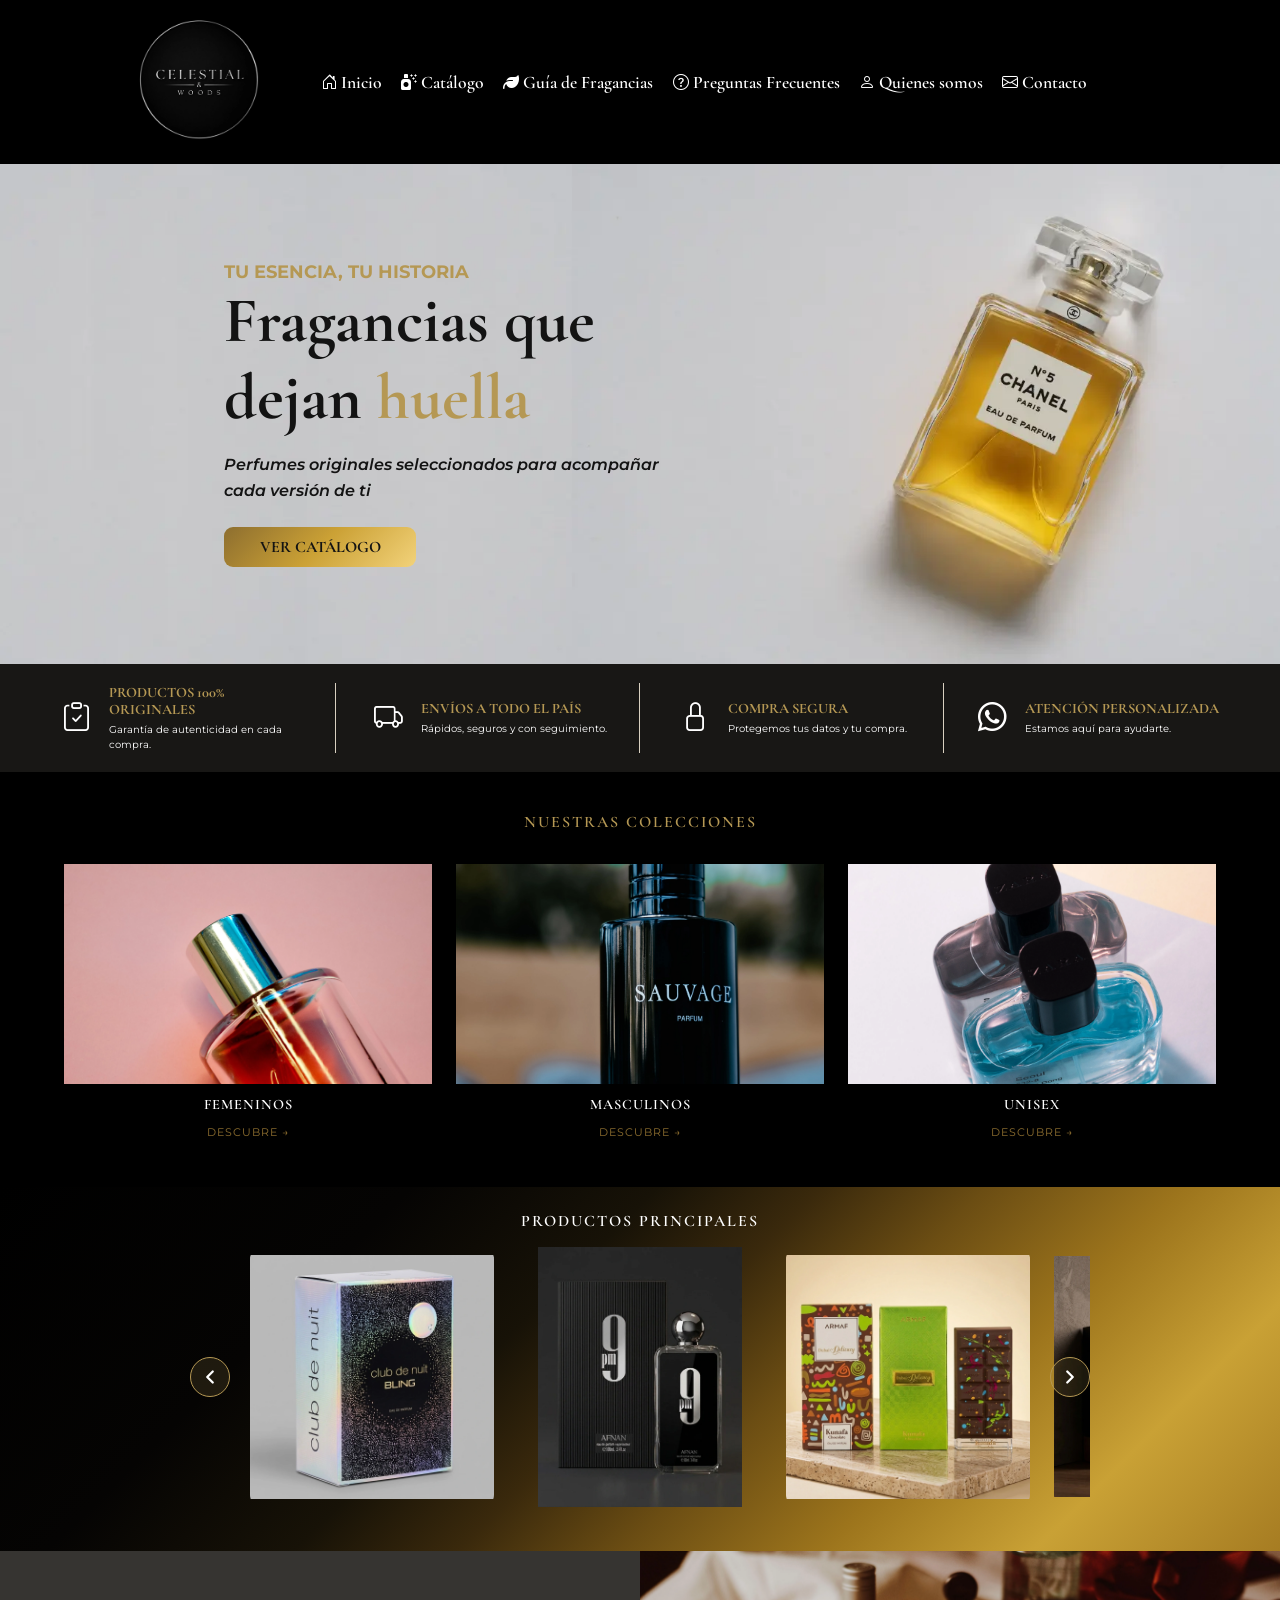
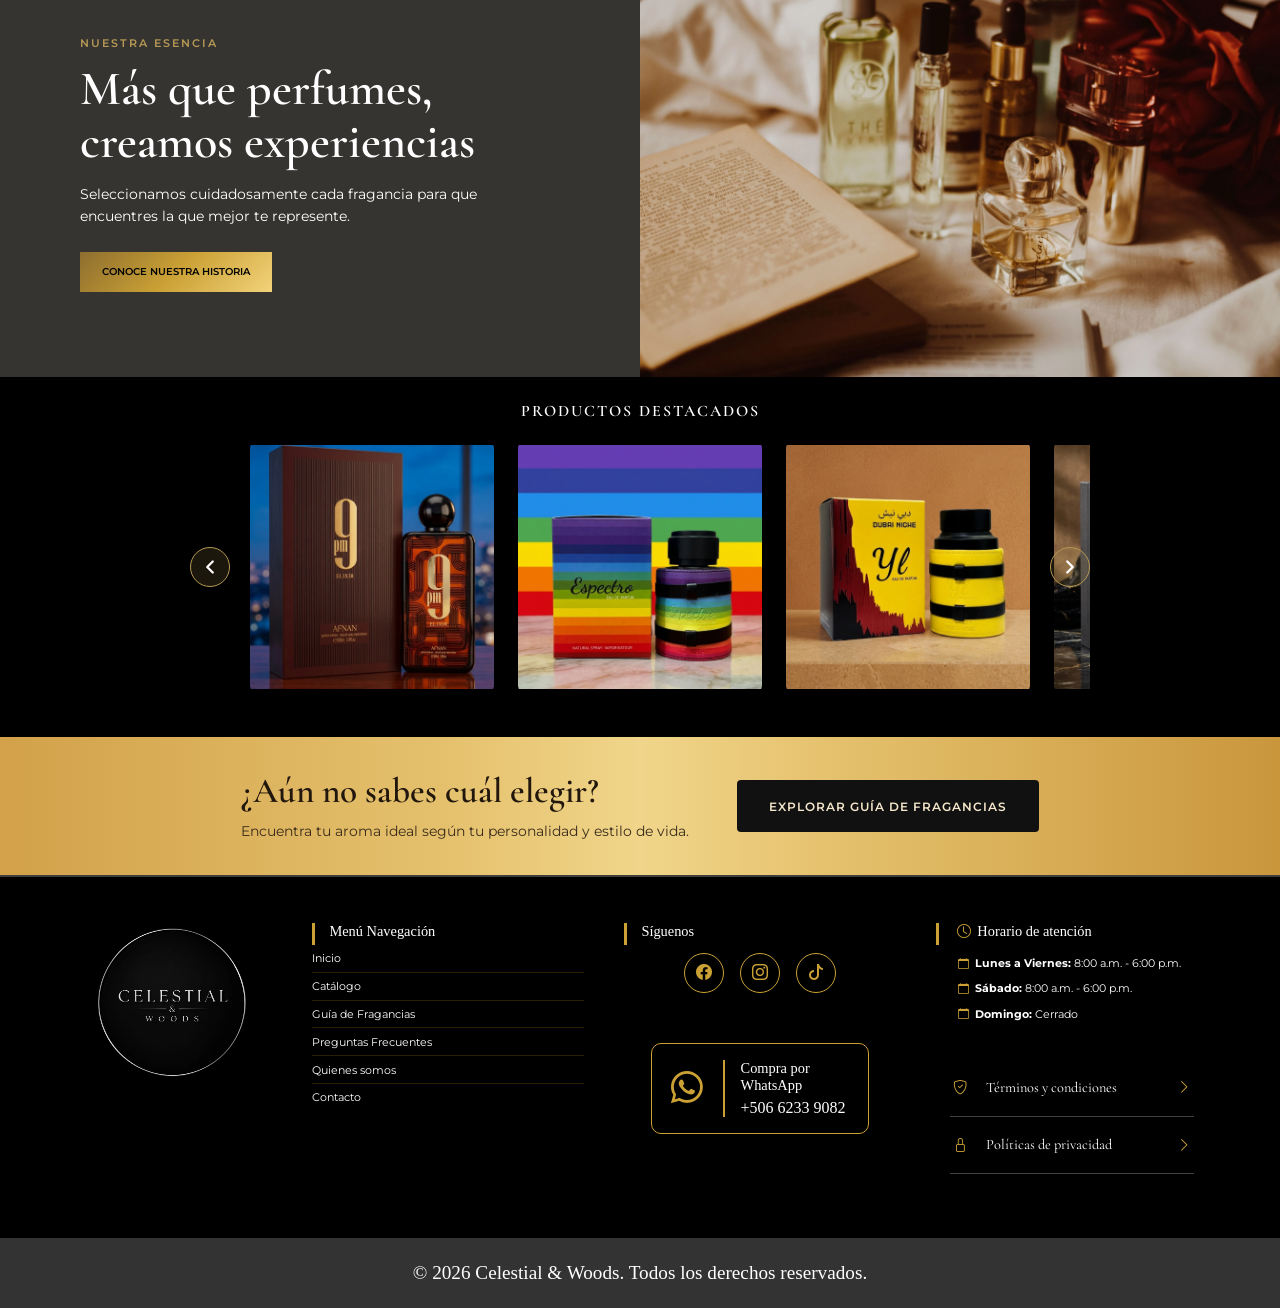
==== commit 7416829b: "Posible finish" ====
--- a/Index.html
+++ b/Index.html
@@ -1,403 +1,533 @@
 <!doctype html>
 <html lang="es">
-
-<head>
-  <meta charset="UTF-8" />
-  <meta name="viewport" content="width=device-width, initial-scale=1.0" />
-  <meta name="author" content="Ana María Faerron, Michael Maroto, Julian Rodríguez " />
-  <meta name="description"
-    content="Descubre perfumes exclusivos para mujer, hombre y unisex. Encuentra la fragancia perfecta en Celestial & Woods." />
-  <meta name="keywords"
-    content="perfumes, fragancias, perfumes originales, perfumes para mujer, perfumes para hombre, tienda de perfumes" />
-  <link rel="preconnect" href="https://fonts.googleapis.com" />
-  <link rel="preconnect" href="https://fonts.gstatic.com/" crossorigin />
-  <link
-    href="https://fonts.googleapis.com/css2?family=Cormorant+Garamond:ital,wght@0,300..700;1,300..700&family=Montserrat:ital,wght@0,100..900;1,100..900&display=swap"
-    rel="stylesheet" />
-  <link rel="stylesheet" href="Css/Index.css" />
-
-  <title>Inicio | Celestial & Woods</title>
-  <link href="Css/Styles.css" rel="stylesheet" />
-  <!--Se pone de último para que tenga prioridad-->
-  <!--Para usar bootstrap (iconos)-->
-  <link rel="stylesheet" href="https://cdn.jsdelivr.net/npm/bootstrap-icons@1.13.1/font/bootstrap-icons.min.css" />
-
-  <!-- Font Awesome -->
-  <link rel="stylesheet" href="https://cdnjs.cloudflare.com/ajax/libs/font-awesome/6.7.2/css/all.min.css" />
-  <link rel="icon" type="image/png" href="Multimedia/Img/Logo_Celestial_Woods.png" />
-</head>
-
-<body>
-  <!--------------------------------------------------------->
-  <!------------------------MENU----------------------------->
-  <!--------------------------------------------------------->
-
-  <header class="main-header">
-    <!-- Logo de la marca, centrado -->
-    <div class="header-logo">
-      <a href="Index.html">
-        <img src="Multimedia/Img/Logo_Celestial_Woods.webp" alt="Logo Celestial & Woods" />
-      </a>
-    </div>
-
-    <button class="hamburger-menu" id="abrir">
-      <i class="bi bi-list"></i>
-    </button>
-
-    <nav class="header-nav" id="nav">
-      <button class="cerrar-menu" id="cerrar"><i class="bi bi-x"></i></button>
-
-      <ul class="nav-list">
-        <li class="nav-item">
-          <a href="#" class="nav-link active"><i class="bi bi-house-door"></i> Inicio</a>
-        </li>
-        <li class="nav-item">
-          <a href="Paginas/Catalogo_Productos.html" class="nav-link">
-            <i class="fa-solid fa-spray-can-sparkles"></i> Catálogo</a>
-        </li>
-        <li class="nav-item">
-          <a href="Paginas/Guia_fragancias.html" class="nav-link">
-            <i class="fa-solid fa-leaf"></i> Guía de Fragancias</a>
-        </li>
-        <li class="nav-item">
-          <a href="Paginas/Preguntas.html" class="nav-link">
-            <i class="bi bi-question-circle"></i> Preguntas Frecuentes</a>
-        </li>
-        <li class="nav-item">
-          <a href="Paginas/Informacion.html" class="nav-link"><i class="bi bi-person"></i> Quienes somos</a>
-        </li>
-        <li class="nav-item">
-          <a href="Paginas/Contacto.html" class="nav-link"><i class="bi bi-envelope"></i> Contacto</a>
-        </li>
-      </ul>
-    </nav>
-  </header>
-
-  <!-- Contenido principal (Main)-->
-  <main>
-    <section class="hero-section">
-      <section class="left hero-section">
-        <h3>TU ESENCIA, TU HISTORIA</h3>
-        <h1>
-          Fragancias que
-          <hr />
-          dejan <strong>huella</strong>
-        </h1>
-        <p>
-          Perfumes originales seleccionados para acompañar cada versión de ti
-        </p>
-
-        <a href="Paginas/Catalogo_Productos.html" class="button">
-          VER CATÁLOGO
+  <head>
+    <meta charset="UTF-8" />
+    <meta name="viewport" content="width=device-width, initial-scale=1.0" />
+    <meta
+      name="author"
+      content="Ana María Faerron, Michael Maroto, Julian Rodríguez "
+    />
+    <meta
+      name="description"
+      content="Descubre perfumes exclusivos para mujer, hombre y unisex. Encuentra la fragancia perfecta en Celestial & Woods."
+    />
+    <meta
+      name="keywords"
+      content="perfumes, fragancias, perfumes originales, perfumes para mujer, perfumes para hombre, tienda de perfumes"
+    />
+    <link rel="preconnect" href="https://fonts.googleapis.com" />
+    <link rel="preconnect" href="https://fonts.gstatic.com/" crossorigin />
+    <link
+      href="https://fonts.googleapis.com/css2?family=Cormorant+Garamond:ital,wght@0,300..700;1,300..700&family=Montserrat:ital,wght@0,100..900;1,100..900&display=swap"
+      rel="stylesheet"
+    />
+    <link rel="stylesheet" href="Css/Index.css" />
+
+    <title>Inicio | Celestial & Woods</title>
+    <link href="Css/Styles.css" rel="stylesheet" />
+    <!--Se pone de último para que tenga prioridad-->
+    <!--Para usar bootstrap (iconos)-->
+    <link
+      rel="stylesheet"
+      href="https://cdn.jsdelivr.net/npm/bootstrap-icons@1.13.1/font/bootstrap-icons.min.css"
+    />
+
+    <!-- Font Awesome -->
+    <link
+      rel="stylesheet"
+      href="https://cdnjs.cloudflare.com/ajax/libs/font-awesome/6.7.2/css/all.min.css"
+    />
+    <link
+      rel="icon"
+      type="image/webp"
+      href="Multimedia/Img/Logo_Celestial_Woods.webp"
+    />
+  </head>
+
+  <body>
+    <!--------------------------------------------------------->
+    <!------------------------MENU----------------------------->
+    <!--------------------------------------------------------->
+
+    <header class="main-header">
+      <!-- Logo de la marca, centrado -->
+      <div class="header-logo">
+        <a href="Index.html">
+          <img
+            src="Multimedia/Img/Logo_Celestial_Woods.webp"
+            alt="Logo Celestial & Woods"
+          />
         </a>
-      </section>
-
-      <img src="Multimedia/heroSectionIndice.webp" alt="" class="hero-image right" />
-    </section>
-
-    <!-- =========================
+      </div>
+
+      <button class="hamburger-menu" id="abrir">
+        <i class="bi bi-list"></i>
+      </button>
+
+      <nav class="header-nav" id="nav">
+        <button class="cerrar-menu" id="cerrar"><i class="bi bi-x"></i></button>
+
+        <ul class="nav-list">
+          <li class="nav-item">
+            <a href="#" class="nav-link active"
+              ><i class="bi bi-house-door"></i> Inicio</a
+            >
+          </li>
+          <li class="nav-item">
+            <a href="Paginas/Catalogo_Productos.html" class="nav-link">
+              <i class="fa-solid fa-spray-can-sparkles"></i> Catálogo</a
+            >
+          </li>
+          <li class="nav-item">
+            <a href="Paginas/Guia_fragancias.html" class="nav-link">
+              <i class="fa-solid fa-leaf"></i> Guía de Fragancias</a
+            >
+          </li>
+          <li class="nav-item">
+            <a href="Paginas/Preguntas.html" class="nav-link">
+              <i class="bi bi-question-circle"></i> Preguntas Frecuentes</a
+            >
+          </li>
+          <li class="nav-item">
+            <a href="Paginas/Informacion.html" class="nav-link"
+              ><i class="bi bi-person"></i> Quienes somos</a
+            >
+          </li>
+          <li class="nav-item">
+            <a href="Paginas/Contacto.html" class="nav-link"
+              ><i class="bi bi-envelope"></i> Contacto</a
+            >
+          </li>
+        </ul>
+      </nav>
+    </header>
+
+    <!-- Contenido principal (Main)-->
+    <main>
+      <section class="hero-section">
+        <section class="left hero-section">
+          <h3>TU ESENCIA, TU HISTORIA</h3>
+          <h1>
+            Fragancias que
+            <hr />
+            dejan <strong>huella</strong>
+          </h1>
+          <p>
+            Perfumes originales seleccionados para acompañar cada versión de ti
+          </p>
+
+          <a href="Paginas/Catalogo_Productos.html" class="button">
+            VER CATÁLOGO
+          </a>
+        </section>
+
+        <img
+          src="Multimedia/heroSectionIndice.webp"
+          alt=""
+          class="hero-image right"
+        />
+      </section>
+
+      <!-- =========================
             BENEFICIOS
         ========================== -->
-    <section class="benefits">
-      <article class="benefit">
-        <div class="benefit-icon"><i class="bi bi-clipboard-check"></i></div>
-
-        <div>
-          <h3>PRODUCTOS 100% ORIGINALES</h3>
-          <p>Garantía de autenticidad en cada compra.</p>
-        </div>
-      </article>
-
-      <article class="benefit">
-        <div class="benefit-icon"><i class="bi bi-truck"></i></div>
-
-        <div>
-          <h3>ENVÍOS A TODO EL PAÍS</h3>
-          <p>Rápidos, seguros y con seguimiento.</p>
-        </div>
-      </article>
-
-      <article class="benefit">
-        <div class="benefit-icon"><i class="bi bi-lock"></i></div>
-
-        <div>
-          <h3>COMPRA SEGURA</h3>
-          <p>Protegemos tus datos y tu compra.</p>
-        </div>
-      </article>
-
-      <article class="benefit">
-        <div class="benefit-icon"><i class="bi bi-whatsapp"></i></div>
-
-        <div>
-          <h3>ATENCIÓN PERSONALIZADA</h3>
-          <p>Estamos aquí para ayudarte.</p>
-        </div>
-      </article>
-    </section>
-
-    <!-- =========================
+      <section class="benefits">
+        <article class="benefit">
+          <div class="benefit-icon"><i class="bi bi-clipboard-check"></i></div>
+
+          <div>
+            <h3>PRODUCTOS 100% ORIGINALES</h3>
+            <p>Garantía de autenticidad en cada compra.</p>
+          </div>
+        </article>
+
+        <article class="benefit">
+          <div class="benefit-icon"><i class="bi bi-truck"></i></div>
+
+          <div>
+            <h3>ENVÍOS A TODO EL PAÍS</h3>
+            <p>Rápidos, seguros y con seguimiento.</p>
+          </div>
+        </article>
+
+        <article class="benefit">
+          <div class="benefit-icon"><i class="bi bi-lock"></i></div>
+
+          <div>
+            <h3>COMPRA SEGURA</h3>
+            <p>Protegemos tus datos y tu compra.</p>
+          </div>
+        </article>
+
+        <article class="benefit">
+          <div class="benefit-icon"><i class="bi bi-whatsapp"></i></div>
+
+          <div>
+            <h3>ATENCIÓN PERSONALIZADA</h3>
+            <p>Estamos aquí para ayudarte.</p>
+          </div>
+        </article>
+      </section>
+
+      <!-- =========================
             CATEGORÍAS
         ========================== -->
-    <section class="categories">
-      <h2>NUESTRAS COLECCIONES</h2>
-
-      <a href="#" class="category">
-        <img src="Multimedia\pexels-mir-fialkova-2156588206-35824747.webp" alt="Perfumes femeninos" />
-
-        <div class="category-content">
-          <h2>FEMENINOS</h2>
-          <span>DESCUBRE →</span>
-        </div>
-      </a>
-
-      <a href="#" class="category">
-        <img src="Multimedia\pexels-mehmetakifarts-33376721.webp" alt="Perfumes masculinos" />
-
-        <div class="category-content">
-          <h2>MASCULINOS</h2>
-          <span>DESCUBRE →</span>
-        </div>
-      </a>
-
-      <a href="#" class="category">
-        <img src="Multimedia\pexels-yoendry-14736081.webp" alt="Perfumes unisex" />
-
-        <div class="category-content">
-          <h2>UNISEX</h2>
-          <span>DESCUBRE →</span>
-        </div>
-      </a>
-    </section>
-
-    <!-- =========================
+      <section class="categories">
+        <h2>NUESTRAS COLECCIONES</h2>
+
+        <a href="Paginas/Catalogo_Productos.html" class="category">
+          <img
+            src="Multimedia\pexels-mir-fialkova-2156588206-35824747.webp"
+            alt="Perfumes femeninos"
+          />
+
+          <div class="category-content">
+            <h2>FEMENINOS</h2>
+            <span>DESCUBRE →</span>
+          </div>
+        </a>
+
+        <a href="Paginas/Catalogo_Productos.html" class="category">
+          <img
+            src="Multimedia\pexels-mehmetakifarts-33376721.webp"
+            alt="Perfumes masculinos"
+          />
+
+          <div class="category-content">
+            <h2>MASCULINOS</h2>
+            <span>DESCUBRE →</span>
+          </div>
+        </a>
+
+        <a href="Paginas/Catalogo_Productos.html" class="category">
+          <img
+            src="Multimedia\pexels-yoendry-14736081.webp"
+            alt="Perfumes unisex"
+          />
+
+          <div class="category-content">
+            <h2>UNISEX</h2>
+            <span>DESCUBRE →</span>
+          </div>
+        </a>
+      </section>
+
+      <!-- =========================
             PRODUCTOS PRINCIPALES
         ========================== -->
 
-    <section class="principal-products">
-      <h2>PRODUCTOS PRINCIPALES</h2>
-
-      <div class="carrusel-visor" id="carruselPrincipales" data-intervalo="4000">
-        <button class="carrusel-flecha carrusel-prev" type="button" aria-label="Anterior">
-          <svg viewBox="0 0 24 24" width="100%" height="100%" fill="none" stroke="currentColor" stroke-width="2.5"
-            stroke-linecap="round" stroke-linejoin="round">
-            <polyline points="15 18 9 12 15 6"></polyline>
-          </svg>
-        </button>
-
-        <!-- Las imagenes las llena Java/index.js, leyendo los -->
-        <!-- productos con principal:true en Java/productos.js -->
-        <div class="carrusel-pista"></div>
-
-        <button class="carrusel-flecha carrusel-next" type="button" aria-label="Siguiente">
-          <svg viewBox="0 0 24 24" width="100%" height="100%" fill="none" stroke="currentColor" stroke-width="2.5"
-            stroke-linecap="round" stroke-linejoin="round">
-            <polyline points="9 6 15 12 9 18"></polyline>
-          </svg>
-        </button>
-      </div>
-
-      <div class="product-container"></div>
-    </section>
-
-    <!-- =========================
+      <section class="principal-products">
+        <h2>PRODUCTOS PRINCIPALES</h2>
+
+        <div
+          class="carrusel-visor"
+          id="carruselPrincipales"
+          data-intervalo="4000"
+        >
+          <button
+            class="carrusel-flecha carrusel-prev"
+            type="button"
+            aria-label="Anterior"
+          >
+            <svg
+              viewBox="0 0 24 24"
+              width="100%"
+              height="100%"
+              fill="none"
+              stroke="currentColor"
+              stroke-width="2.5"
+              stroke-linecap="round"
+              stroke-linejoin="round"
+            >
+              <polyline points="15 18 9 12 15 6"></polyline>
+            </svg>
+          </button>
+
+          <!-- Las imagenes las llena Java/index.js, leyendo los -->
+          <!-- productos con principal:true en Java/productos.js -->
+          <div class="carrusel-pista"></div>
+
+          <button
+            class="carrusel-flecha carrusel-next"
+            type="button"
+            aria-label="Siguiente"
+          >
+            <svg
+              viewBox="0 0 24 24"
+              width="100%"
+              height="100%"
+              fill="none"
+              stroke="currentColor"
+              stroke-width="2.5"
+              stroke-linecap="round"
+              stroke-linejoin="round"
+            >
+              <polyline points="9 6 15 12 9 18"></polyline>
+            </svg>
+          </button>
+        </div>
+
+        <div class="product-container"></div>
+      </section>
+
+      <!-- =========================
             NUESTRA ESENCIA
         ========================== -->
-    <section class="about">
-      <div class="about-content">
-        <p class="small-title">NUESTRA ESENCIA</p>
-
-        <h2>
-          Más que perfumes,
-          <br />
-          creamos experiencias
-        </h2>
-
-        <p>
-          Seleccionamos cuidadosamente cada fragancia para que encuentres la
-          que mejor te represente.
-        </p>
-
-        <a href="Paginas/Informacion.html" class="btn">
-          CONOCE NUESTRA HISTORIA
-        </a>
-      </div>
-
-      <div class="about-image">
-        <img src="Multimedia\pexels-nastyasensei-66707-954405.webp" alt="Imagen nuestra historia" />
-      </div>
-    </section>
-
-    <!-- =========================
+      <section class="about">
+        <div class="about-content">
+          <p class="small-title">NUESTRA ESENCIA</p>
+
+          <h2>
+            Más que perfumes,
+            <br />
+            creamos experiencias
+          </h2>
+
+          <p>
+            Seleccionamos cuidadosamente cada fragancia para que encuentres la
+            que mejor te represente.
+          </p>
+
+          <a href="Paginas/Informacion.html" class="btn">
+            CONOCE NUESTRA HISTORIA
+          </a>
+        </div>
+
+        <div class="about-image">
+          <img
+            src="Multimedia\pexels-nastyasensei-66707-954405.webp"
+            alt="Imagen nuestra historia"
+          />
+        </div>
+      </section>
+
+      <!-- =========================
             PRODUCTOS DESTACADOS
         ========================== -->
 
-    <section class="Featured-Products" id="productos-destacados">
-      <h2>PRODUCTOS DESTACADOS</h2>
-
-      <div class="carrusel-visor" id="carruselDestacados" data-intervalo="4000">
-        <button class="carrusel-flecha carrusel-prev" type="button" aria-label="Anterior">
-          <svg viewBox="0 0 24 24" width="100%" height="100%" fill="none" stroke="currentColor" stroke-width="2.5"
-            stroke-linecap="round" stroke-linejoin="round">
-            <polyline points="15 18 9 12 15 6"></polyline>
-          </svg>
-        </button>
-
-        <!-- Las imagenes las llena Java/index.js, leyendo los -->
-        <!-- productos con destacado:true en Java/productos.js -->
-        <div class="carrusel-pista"></div>
-
-        <button class="carrusel-flecha carrusel-next" type="button" aria-label="Siguiente">
-          <svg viewBox="0 0 24 24" width="100%" height="100%" fill="none" stroke="currentColor" stroke-width="2.5"
-            stroke-linecap="round" stroke-linejoin="round">
-            <polyline points="9 6 15 12 9 18"></polyline>
-          </svg>
-        </button>
-      </div>
-    </section>
-
-    <!-- =========================
+      <section class="Featured-Products" id="productos-destacados">
+        <h2>PRODUCTOS DESTACADOS</h2>
+
+        <div
+          class="carrusel-visor"
+          id="carruselDestacados"
+          data-intervalo="4000"
+        >
+          <button
+            class="carrusel-flecha carrusel-prev"
+            type="button"
+            aria-label="Anterior"
+          >
+            <svg
+              viewBox="0 0 24 24"
+              width="100%"
+              height="100%"
+              fill="none"
+              stroke="currentColor"
+              stroke-width="2.5"
+              stroke-linecap="round"
+              stroke-linejoin="round"
+            >
+              <polyline points="15 18 9 12 15 6"></polyline>
+            </svg>
+          </button>
+
+          <!-- Las imagenes las llena Java/index.js, leyendo los -->
+          <!-- productos con destacado:true en Java/productos.js -->
+          <div class="carrusel-pista"></div>
+
+          <button
+            class="carrusel-flecha carrusel-next"
+            type="button"
+            aria-label="Siguiente"
+          >
+            <svg
+              viewBox="0 0 24 24"
+              width="100%"
+              height="100%"
+              fill="none"
+              stroke="currentColor"
+              stroke-width="2.5"
+              stroke-linecap="round"
+              stroke-linejoin="round"
+            >
+              <polyline points="9 6 15 12 9 18"></polyline>
+            </svg>
+          </button>
+        </div>
+      </section>
+
+      <!-- =========================
             DIRIGIR A GUIA DE FRAGANCIAS
         ========================== -->
-    <section class="finder">
-      <div class="finder-content">
-        <h2>¿Aún no sabes cuál elegir?</h2>
-
+      <section class="finder">
+        <div class="finder-content">
+          <h2>¿Aún no sabes cuál elegir?</h2>
+
+          <p>
+            Encuentra tu aroma ideal según tu personalidad y estilo de vida.
+          </p>
+        </div>
+
+        <a href="Paginas/Guia_fragancias.html" class="btn">
+          EXPLORAR GUÍA DE FRAGANCIAS
+        </a>
+      </section>
+    </main>
+
+    <!--------------------------------------------------------->
+    <!-------------------PIE DE LA PÁGINA---------------------->
+    <!--------------------------------------------------------->
+
+    <footer>
+      <!-- Logo de la marca -->
+      <img
+        class="logo"
+        src="Multimedia/Img/Logo_Celestial_Woods.webp"
+        alt="Logo Celestial & Woods"
+      />
+
+      <section class="footer-menu">
+        <h3>Menú Navegación</h3>
+        <ul class="nav-list-footer">
+          <li class="nav-item-footer">
+            <a href="#" class="nav-link-footer active"> Inicio</a>
+          </li>
+          <li class="nav-item-footer">
+            <a href="paginas/Catalogo_Productos.html" class="nav-link-footer">
+              Catálogo</a
+            >
+          </li>
+          <li class="nav-item-footer">
+            <a href="paginas/Guia_fragancias.html" class="nav-link-footer">
+              Guía de Fragancias</a
+            >
+          </li>
+          <li class="nav-item-footer">
+            <a href="paginas/Preguntas.html" class="nav-link-footer">
+              Preguntas Frecuentes</a
+            >
+          </li>
+          <li class="nav-item-footer">
+            <a href="paginas/Informacion.html" class="nav-link-footer">
+              Quienes somos</a
+            >
+          </li>
+          <li class="nav-item-footer">
+            <a href="paginas/Contacto.html" class="nav-link-footer">
+              Contacto</a
+            >
+          </li>
+        </ul>
+      </section>
+
+      <section class="footer-social">
+        <h3>Síguenos</h3>
+
+        <nav aria-label="Redes sociales">
+          <a
+            href="https://www.facebook.com/share/1H3A6cKN8u/"
+            class="social-icon"
+            target="_blank"
+            rel="noopener"
+          >
+            <i class="bi bi-facebook"></i
+          ></a>
+          <a
+            href="https://www.instagram.com/celestial_woods_?igsi=bzFpeXpoeDBkMzht"
+            class="social-icon"
+            target="_blank"
+            rel="noopener"
+          >
+            <i class="bi bi-instagram"></i
+          ></a>
+          <a
+            href="https://www.tiktok.com/@celestial_woods?_r=1&_t=ZS-996cXlFkd6O"
+            class="social-icon"
+            target="_blank"
+            rel="noopener"
+            ><i class="bi bi-tiktok"></i
+          ></a>
+        </nav>
+      </section>
+
+      <!-- Compra por WhatsApp -->
+      <section class="footer-whatsapp">
+        <i class="bi bi-whatsapp"></i>
+
+        <div class="left">
+          <h3>Compra por WhatsApp</h3>
+          <a
+            href="https://wa.me/50662339082?text=Hola%2C%20me%20gustaria%20obtener%20mas%20informacion%20sobre%20sus%20perfumes."
+            target="_blank"
+            rel="noopener"
+          >
+            +506 6233 9082
+          </a>
+        </div>
+      </section>
+
+      <!-- Horarios -->
+      <section class="footer-hours">
+        <h3><i class="bi bi-clock"></i> Horario de atención</h3>
+
+        <ul>
+          <li>
+            <i class="bi bi-calendar"></i
+            ><strong> Lunes a Viernes:</strong> 8:00 a.m. - 6:00 p.m.
+          </li>
+          <li>
+            <i class="bi bi-calendar"></i><strong> Sábado:</strong> 8:00 a.m. -
+            6:00 p.m.
+          </li>
+          <li>
+            <i class="bi bi-calendar"></i><strong> Domingo:</strong> Cerrado
+          </li>
+        </ul>
+      </section>
+
+      <!-- Información legal -->
+      <section class="footer-legal">
+        <nav aria-label="Información legal">
+          <ul class="legal-list">
+            <li class="legal-item">
+              <a href="#" class="legal-link">
+                <span class="legal-left">
+                  <i class="bi bi-shield-check"></i>
+                  <span>Términos y condiciones</span>
+                </span>
+
+                <i class="bi bi-chevron-right"></i>
+              </a>
+            </li>
+
+            <li class="legal-item">
+              <a href="#" class="legal-link">
+                <span class="legal-left">
+                  <i class="bi bi-lock"></i>
+                  <span>Políticas de privacidad</span>
+                </span>
+
+                <i class="bi bi-chevron-right"></i>
+              </a>
+            </li>
+          </ul>
+        </nav>
+      </section>
+
+      <!-- Copyright -->
+      <section class="footer-copy">
         <p>
-          Encuentra tu aroma ideal según tu personalidad y estilo de vida.
+          &copy; 2026 Celestial & Woods. <br />
+          Todos los derechos reservados.
         </p>
-      </div>
-
-      <a href="Paginas/Guia_fragancias.html" class="btn">
-        EXPLORAR GUÍA DE FRAGANCIAS
-      </a>
-    </section>
-  </main>
-
-  <!--------------------------------------------------------->
-  <!-------------------PIE DE LA PÁGINA---------------------->
-  <!--------------------------------------------------------->
-
-  <footer>
-    <!-- Logo de la marca -->
-    <img class="logo" src="Multimedia/Img/Logo_Celestial_Woods.webp" alt="Logo Celestial & Woods" />
-
-    <section class="footer-menu">
-      <h3>Menú Navegación</h3>
-      <ul class="nav-list-footer">
-        <li class="nav-item-footer">
-          <a href="#" class="nav-link-footer active"> Inicio</a>
-        </li>
-        <li class="nav-item-footer">
-          <a href="paginas/Catalogo_Productos.html" class="nav-link-footer">
-            Catálogo</a>
-        </li>
-        <li class="nav-item-footer">
-          <a href="paginas/Guia_fragancias.html" class="nav-link-footer">
-            Guía de Fragancias</a>
-        </li>
-        <li class="nav-item-footer">
-          <a href="paginas/Preguntas.html" class="nav-link-footer">
-            Preguntas Frecuentes</a>
-        </li>
-        <li class="nav-item-footer">
-          <a href="paginas/Informacion.html" class="nav-link-footer">
-            Quienes somos</a>
-        </li>
-        <li class="nav-item-footer">
-          <a href="paginas/Contacto.html" class="nav-link-footer">
-            Contacto</a>
-        </li>
-      </ul>
-    </section>
-
-    <section class="footer-social">
-      <h3>Síguenos</h3>
-
-      <nav aria-label="Redes sociales">
-        <a href="https://www.facebook.com/share/1H3A6cKN8u/" class="social-icon" target="_blank" rel="noopener">
-          <i class="bi bi-facebook"></i></a>
-        <a href="https://www.instagram.com/celestial_woods_?igsi=bzFpeXpoeDBkMzht" class="social-icon" target="_blank"
-          rel="noopener">
-          <i class="bi bi-instagram"></i></a>
-        <a href="https://www.tiktok.com/@celestial_woods?_r=1&_t=ZS-996cXlFkd6O" class="social-icon" target="_blank"
-          rel="noopener"><i class="bi bi-tiktok"></i></a>
-      </nav>
-    </section>
-
-    <!-- Compra por WhatsApp -->
-    <section class="footer-whatsapp">
-      <i class="bi bi-whatsapp"></i>
-
-      <div class="left">
-        <h3>Compra por WhatsApp</h3>
-        <a href="https://wa.me/50662339082?text=Hola%2C%20me%20gustaria%20obtener%20mas%20informacion%20sobre%20sus%20perfumes."
-          target="_blank" rel="noopener">
-          +506 6233 9082
-        </a>
-      </div>
-    </section>
-
-    <!-- Horarios -->
-    <section class="footer-hours">
-      <h3><i class="bi bi-clock"></i> Horario de atención</h3>
-
-      <ul>
-        <li>
-          <i class="bi bi-calendar"></i><strong> Lunes a Viernes:</strong> 8:00 a.m. - 6:00 p.m.
-        </li>
-        <li>
-          <i class="bi bi-calendar"></i><strong> Sábado:</strong> 8:00 a.m. -
-          6:00 p.m.
-        </li>
-        <li>
-          <i class="bi bi-calendar"></i><strong> Domingo:</strong> Cerrado
-        </li>
-      </ul>
-    </section>
-
-    <!-- Información legal -->
-    <section class="footer-legal">
-      <nav aria-label="Información legal">
-        <ul class="legal-list">
-          <li class="legal-item">
-            <a href="#" class="legal-link">
-              <span class="legal-left">
-                <i class="bi bi-shield-check"></i>
-                <span>Términos y condiciones</span>
-              </span>
-
-              <i class="bi bi-chevron-right"></i>
-            </a>
-          </li>
-
-          <li class="legal-item">
-            <a href="#" class="legal-link">
-              <span class="legal-left">
-                <i class="bi bi-lock"></i>
-                <span>Políticas de privacidad</span>
-              </span>
-
-              <i class="bi bi-chevron-right"></i>
-            </a>
-          </li>
-        </ul>
-      </nav>
-    </section>
-
-    <!-- Copyright -->
-    <section class="footer-copy">
-      <p>
-        &copy; 2026 Celestial & Woods. <br />
-        Todos los derechos reservados.
-      </p>
-    </section>
-  </footer>
-
-  <script src="Java/productos.js"></script>
-  <script src="Java/index.js"></script>
-  <script src="Java/main.js"></script>
-  <!--Se pone al final porque ocupa primero haber leido todo el html-->
-</body>
-
-</html>+      </section>
+    </footer>
+
+    <script src="Java/productos.js"></script>
+    <script src="Java/index.js"></script>
+    <script src="Java/main.js"></script>
+    <script src="Java/carrusel.js"></script>
+    <!--Se pone al final porque ocupa primero haber leido todo el html-->
+  </body>
+</html>
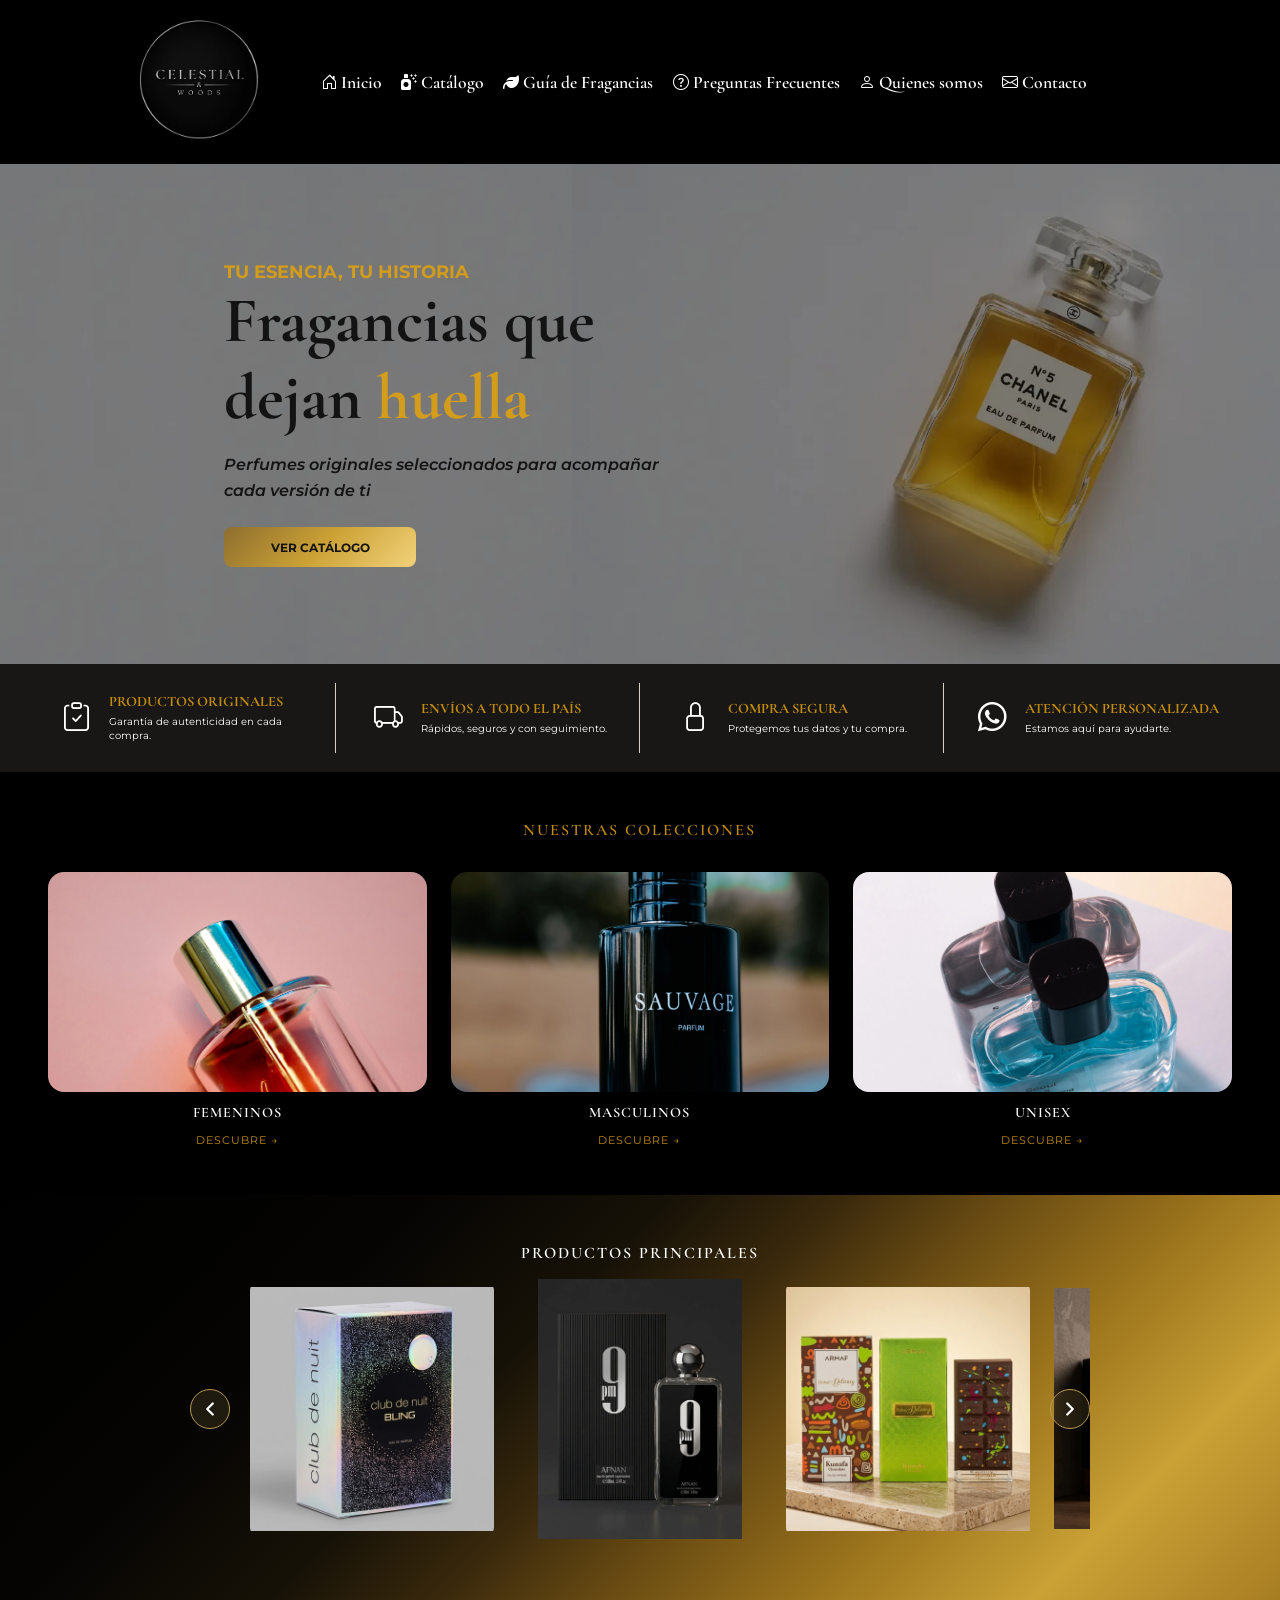
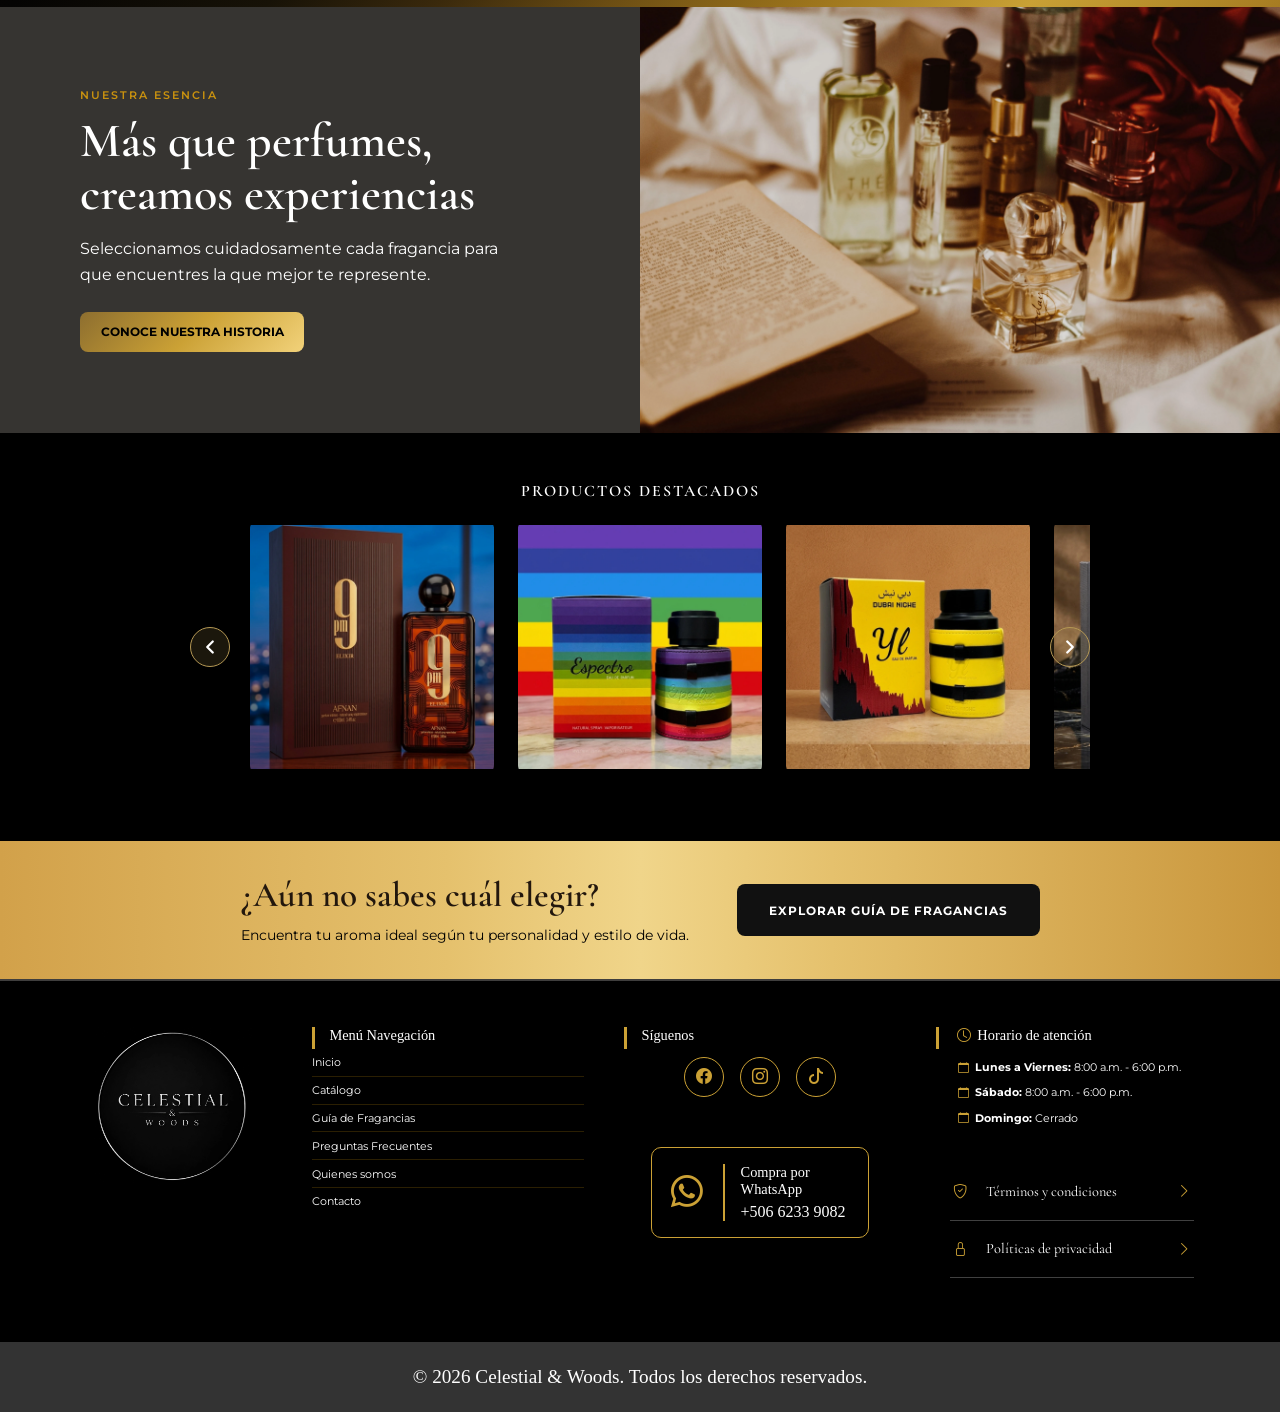
==== commit 08742a76: "modificaciones página principal" ====
--- a/Index.html
+++ b/Index.html
@@ -136,7 +136,7 @@
           <div class="benefit-icon"><i class="bi bi-clipboard-check"></i></div>
 
           <div>
-            <h3>PRODUCTOS 100% ORIGINALES</h3>
+            <h3>PRODUCTOS ORIGINALES</h3>
             <p>Garantía de autenticidad en cada compra.</p>
           </div>
         </article>
--- a/Css/Index.css
+++ b/Css/Index.css
@@ -22,6 +22,8 @@
   position: absolute;
   top: 0;
   left: 0;
+  opacity: 0.6;
+  filter: brightness(100%);
 }
 
 .hero-section.left {
@@ -47,12 +49,13 @@
 
 .hero-section h3 {
   font-family: "Montserrat", serif;
-  color: #b59854;
+  color: #e5a308d6;
   font-size: 1.1rem;
+  
 }
 
 .hero-section strong {
-  color: #b59854;
+  color: #e5a308d6;
 }
 
 .hero-section hr {
@@ -74,17 +77,18 @@
   .hero-section .button {
     height: 2.5rem;
     width: 12rem;
-    font-family: "Cormorant Garamond", serif;
+    font-family: "Montserrat", serif;
     color: #131313;
     font-weight: 700;
     background: linear-gradient(135deg, #8d6e2f, #cba135, #f2d27a);
     border: none;
-    border-radius: 9px;
+    border-radius: 0.5rem;
     text-decoration: none;
     text-align: center;
     align-items: center;
     display: flex;
     justify-content: center;
+    font-size: 0.75rem;
   }
 
   .hero-section .button:hover {
@@ -141,7 +145,7 @@
   align-items: center;
   justify-content: center;
 
-  color: #b59854 !important;
+  color: #e5a308d6 !important;
   font-size: 1.8rem;
 
   min-width: 40px;
@@ -156,7 +160,7 @@
   font-size: 0.90rem;
   font-weight: 700;
 
-  color: #b59854;
+  color: #e5a308d6;
 }
 
 
@@ -179,7 +183,8 @@
 .categories {
   width: 100%;
   margin: 0;
-  padding: 2.5rem 4rem 3rem;
+
+  padding: 3rem;
 
   display: grid;
   grid-template-columns: repeat(3, 1fr);
@@ -205,7 +210,7 @@
 
   letter-spacing: 2px;
 
-  color: #b59854;
+  color: #e5a308d6;
 
   margin-bottom: 0.5rem;
 }
@@ -219,8 +224,6 @@
 
   text-decoration: none;
 
-  
-
   color:white;
 }
 
@@ -233,7 +236,7 @@
   display: block;
 
   object-fit: cover;
-
+  border-radius: 1rem;
 
 }
 
@@ -278,7 +281,7 @@
   font-size: 0.69rem;
   letter-spacing: 1px;
 
-  color: #8d6e2f;
+  color: #e5a308d6;
 
 }
 
@@ -314,7 +317,7 @@
 
   .principal-products {
         
-          background: linear-gradient(
+      background: linear-gradient(
         135deg,
         #000000 0%,
         #050403 25%,
@@ -326,8 +329,8 @@
         #a67c22 100%
     );
 
-    padding-top: 1.5rem;
-    padding-bottom: 1.5rem;
+    padding-top: 3rem;
+    padding-bottom: 3rem;
   
   }
 
@@ -335,8 +338,8 @@
 
   .Featured-Products {
 
-    padding-top: 1.5rem;
-    padding-bottom: 1.5rem;
+    padding-top: 3rem;
+    padding-bottom: 3rem;
   }
 
 /* Carrusel propio de Productos Principales y Destacados */
@@ -387,7 +390,7 @@
   background: rgba(181, 152, 84, 0.15);
   border: 1px solid #b59854;
   border-radius: 50%;
-  color: #cba135;
+  color: #e5a308d6;
   cursor: pointer;
   padding: 8px;
   transition:
@@ -397,7 +400,7 @@
 
 .carrusel-flecha:hover {
   background-color: #b59854;
-  color: #131313;
+  color: #131313; 
 }
 
 /* Tablet: se ven 2 imágenes a la vez */
@@ -511,7 +514,7 @@
 
   letter-spacing: 2px;
 
-  color: #b59854;
+  color: #e5a308d6;
 }
 
 
@@ -543,7 +546,7 @@
 
   font-family: "Montserrat", sans-serif;
 
-  font-size: 0.85rem;
+  font-size: 1rem;
   line-height: 1.6;
 
   color: white;
@@ -557,7 +560,7 @@
   align-items: center;
   justify-content: center;
 
-  width: 12rem;
+  width: 14rem;
   height: 2.5rem;
 
   padding: 0;
@@ -568,12 +571,12 @@
 
   font-family: "Montserrat", sans-serif;
 
-  font-size: 0.65rem;
-  font-weight: 600;
+  font-size: 0.75rem;
+  font-weight: 700;
 
   text-decoration: none;
 
-  border: none;
+  border-radius: 0.5rem;
 
 }
 
@@ -657,10 +660,10 @@
     margin: 0;
 
     font-family: "Montserrat", sans-serif;
-    font-size: .9rem;
+    font-size: 0.9rem;
     line-height: 1.6;
 
-    color: #3b2d1b;
+    color: black;
 }
 
 /* Botón */
@@ -673,15 +676,15 @@
     height: 52px;
 
     background: #111;
-    color: #f5e7cb;
+    color: white;
 
     text-decoration: none;
     font-family: "Montserrat", sans-serif;
-    font-size: .75rem;
-    font-weight: 600;
+    font-size: 0.75rem;
+    font-weight: 700;
     letter-spacing: 1px;
 
-    border-radius: 4px;
+    border-radius: 0.5rem;
     
     margin-left: 3rem;
 }
@@ -696,13 +699,13 @@
 
 
 /* Reglas de diseño responsivo para pantallas de hasta 767px */
-@media screen and (max-width: 767px) {
+@media screen and (max-width: 950px) {
 
   /* Toda esta parte es del hero-section */
 
   .hero-section {
     width: 100%;
-    height: 350px;
+    height: auto;
     position: relative;
     overflow: hidden;
     border: 0;
@@ -712,8 +715,8 @@
   .hero-image {
     width: 100%;
     height: 100%;
-    object-fit: cover;
-    object-position: 89% center;
+    object-fit: left;
+    object-position: 40%;
     position: absolute;
     top: 0;
     left: 0;
@@ -896,6 +899,7 @@
     height: 2.3rem;
 
     font-size: 0.6rem;
+    
   }
 
 
@@ -930,12 +934,13 @@
         font-size: .9rem;
         line-height: 1.6;
         width: 90%;
+        text-align: center;
     }
 
     .finder .btn{
         width: auto;        /* Ya no ocupa toda la pantalla */
         min-width: 230px;
-        padding: 0;
+        
         height: 48px;
         font-size: .72rem;
         align-self: center;   /* Centrado */
--- a/Css/Styles.css
+++ b/Css/Styles.css
@@ -76,7 +76,7 @@
 
   /*Configuración general de los íconos*/
   .bi-house-door, .fa-solid, .bi-question-circle, .bi-person, .bi-envelope {
-    color: #d4b483;
+    color: #e5a308d6;
     font-size: 1.2rem;
   }
 
@@ -165,7 +165,7 @@
 
   /*Contenedor (a) para manejar lo que está dentro el texto. Padre de los textos*/
   .nav-link {
-    color: #d4b483;
+    color: #e5a308d6;
     text-decoration: none; /*Para quitarle los puntos y raya*/
     font-size: 1rem;
     font-weight: 600;
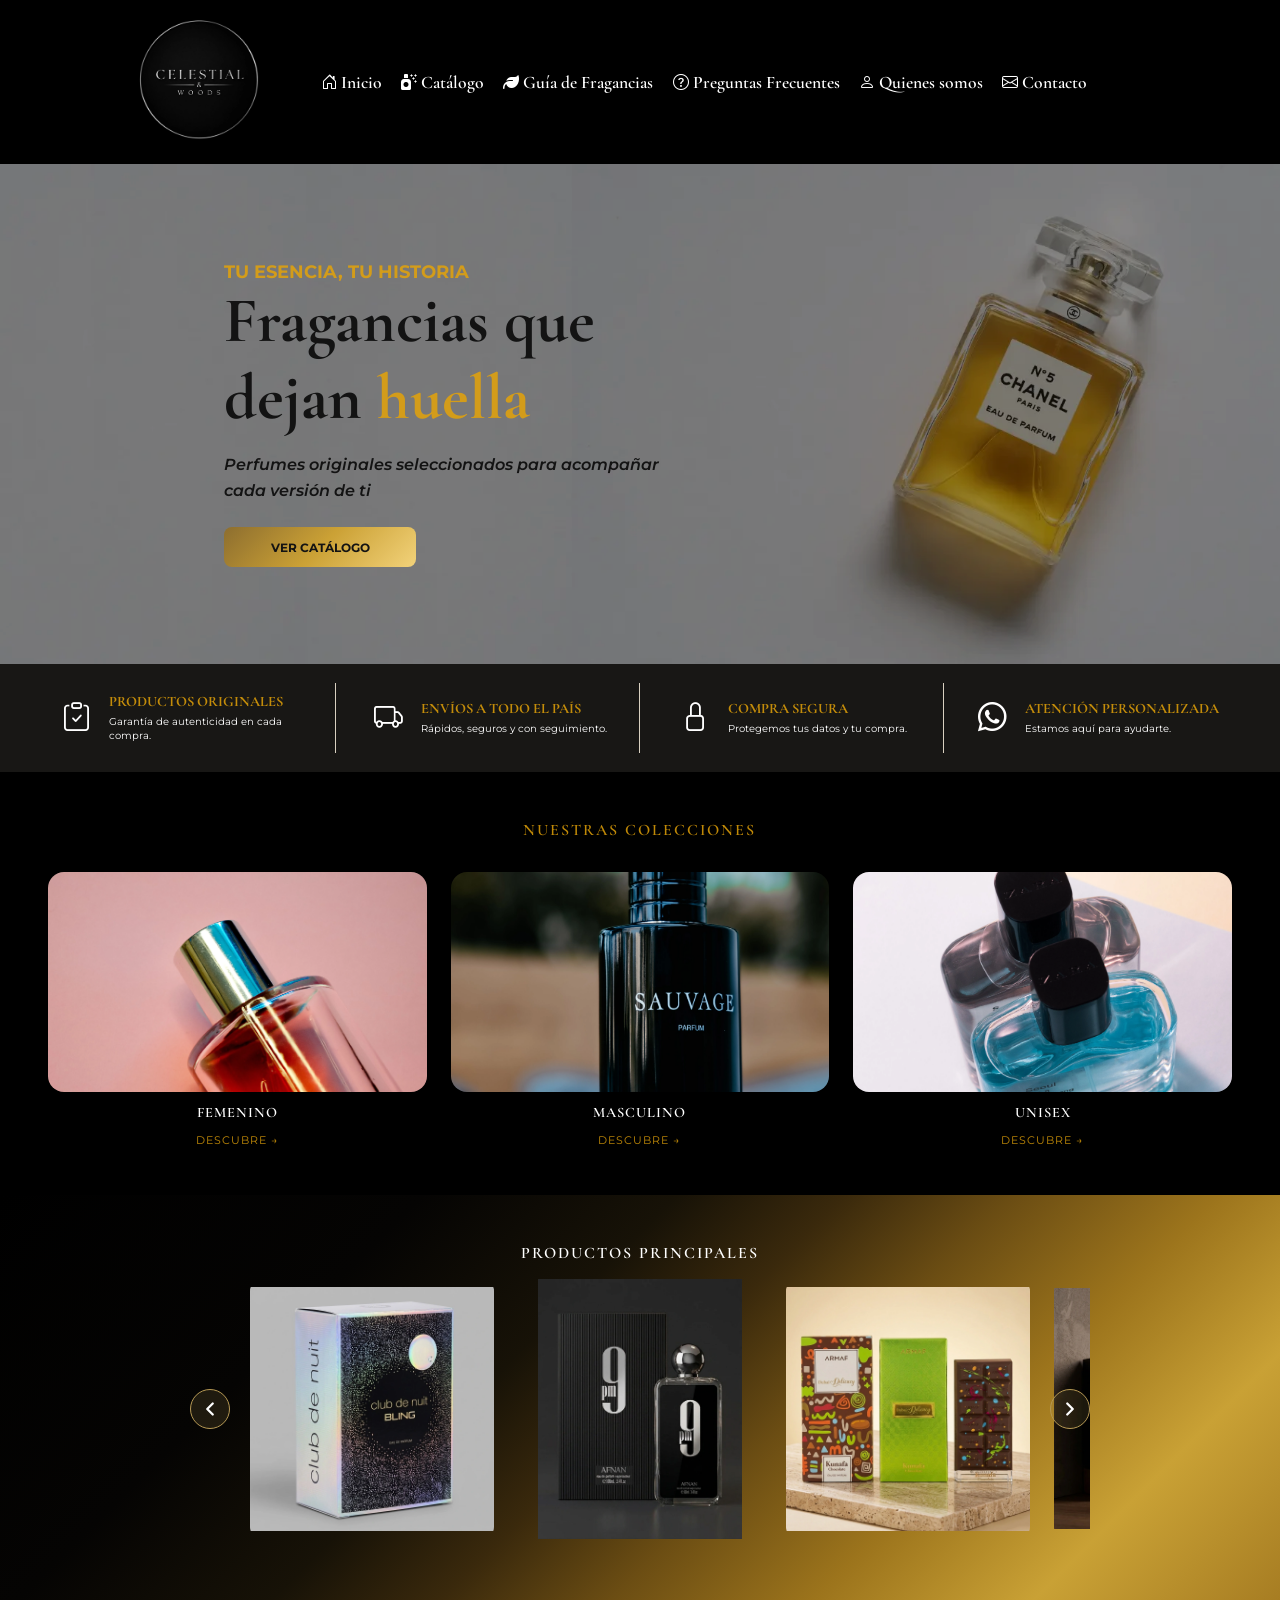
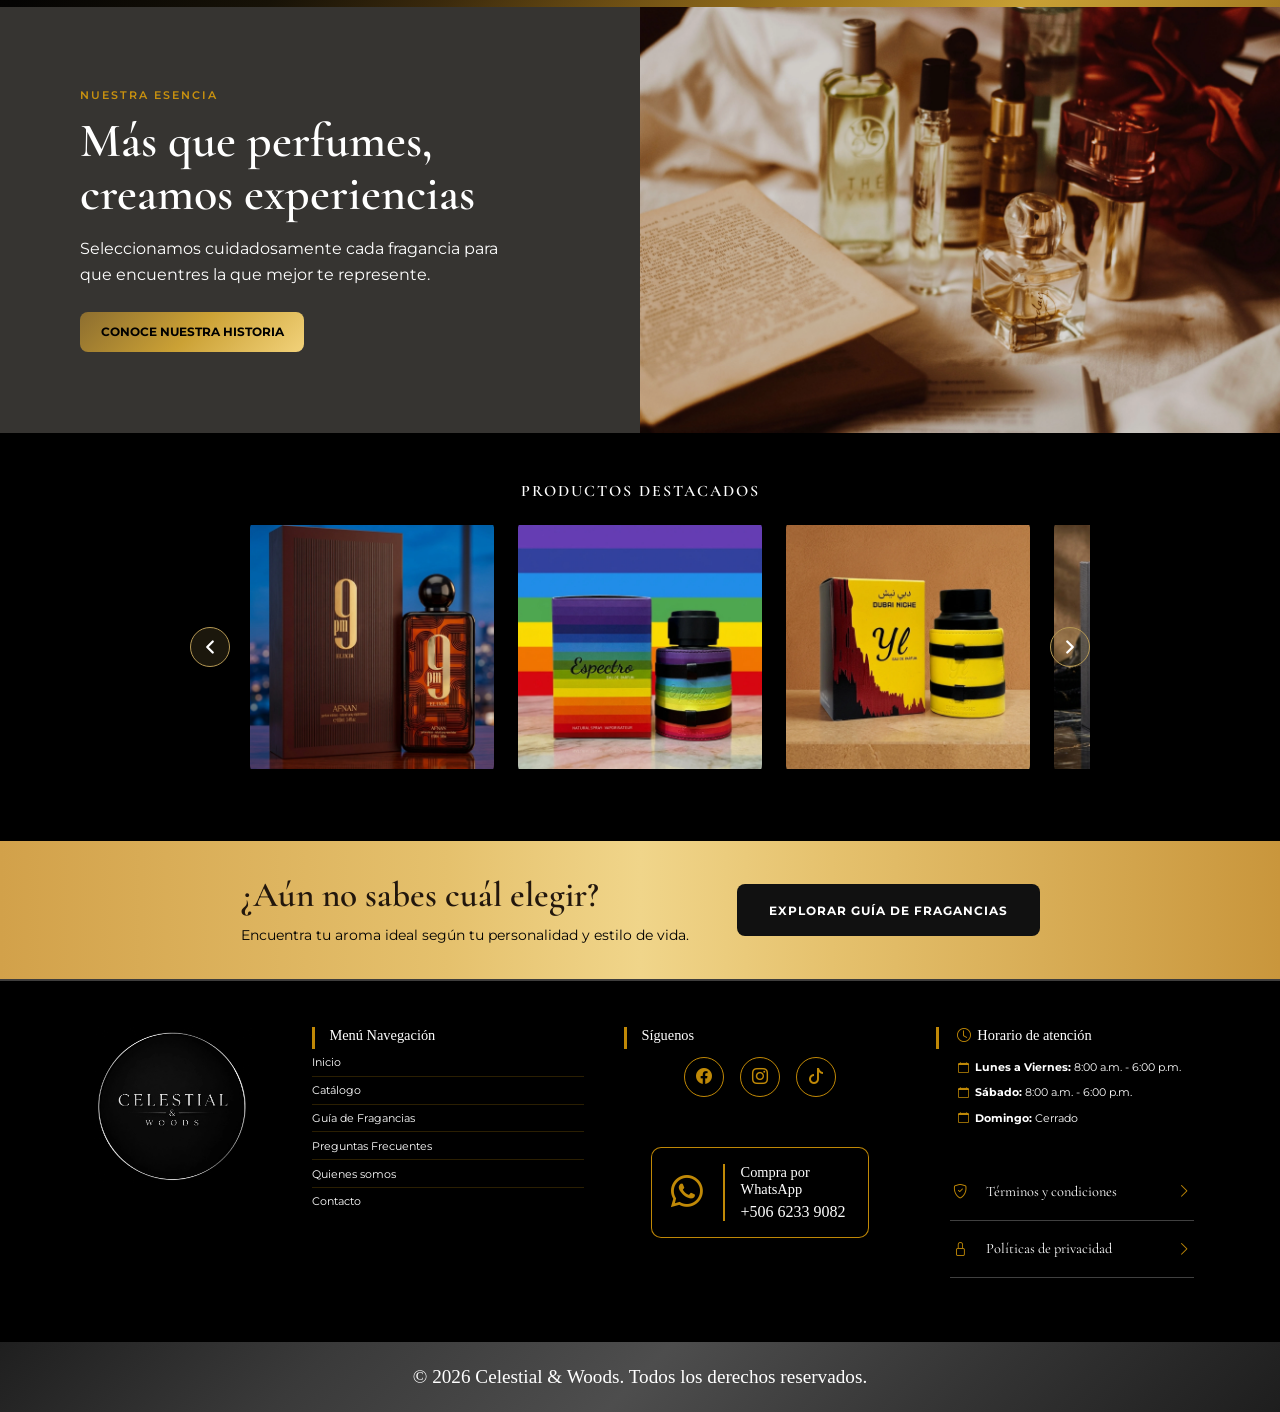
==== commit d8552d17: "mejora de la pagina de preguntas" ====
--- a/Index.html
+++ b/Index.html
@@ -182,7 +182,7 @@
           />
 
           <div class="category-content">
-            <h2>FEMENINOS</h2>
+            <h2>FEMENINO</h2>
             <span>DESCUBRE →</span>
           </div>
         </a>
@@ -194,7 +194,7 @@
           />
 
           <div class="category-content">
-            <h2>MASCULINOS</h2>
+            <h2>MASCULINO</h2>
             <span>DESCUBRE →</span>
           </div>
         </a>
--- a/Css/Index.css
+++ b/Css/Index.css
@@ -22,8 +22,8 @@
   position: absolute;
   top: 0;
   left: 0;
-  opacity: 0.6;
-  filter: brightness(100%);
+  opacity: 0.8;
+  filter: brightness(75%);
 }
 
 .hero-section.left {
--- a/Css/Styles.css
+++ b/Css/Styles.css
@@ -16,11 +16,7 @@
   scroll-behavior: smooth; /* Desplaza la página de forma suave hacia una sección en lugar de saltar directamente. */
 }
 
-main {
-  width: 80%;
-  margin: 0 auto;
-  
-}
+
 
 body{
   background-color: black;
@@ -203,6 +199,7 @@
     margin-bottom: 0;
     border-top: 1px solid #87868477;
     
+    
   }
 
   /*logo*/
@@ -236,7 +233,7 @@
   footer h3 {
     font-size: 0.90rem;
     font-weight: 400;
-    border-left:solid #cba135;
+    border-left:solid  #e5a308d6;
     padding-left: 0.90rem;
     padding-bottom: 0.3rem;
   }
@@ -305,7 +302,7 @@
       display: flex;
       justify-content: center;
       align-items: center;
-      border: 1px solid #cba135;
+      border: 1px solid  #e5a308d6;
       border-radius: 50%;
       text-decoration: none;
       transition: .3s;
@@ -322,7 +319,7 @@
 
   footer .bi{
     background-color: black;
-    color: #cba135;
+    color:  #e5a308d6;
     padding: 0.2rem;
     margin: 0;
 
@@ -333,7 +330,7 @@
 
   .footer-whatsapp {
     display: flex;
-    border: solid 1px #cba135;
+    border: solid 1px  #e5a308d6;;
     justify-content: center;
     align-items: center;
     width: 80%;
@@ -348,7 +345,7 @@
 
   .footer-whatsapp div {
     margin-left: 0%;
-    border-left: solid 2px #cba135;;
+    border-left: solid 2px  #e5a308d6;
   }
 
   .footer-whatsapp h3, .footer-whatsapp a{
@@ -413,7 +410,7 @@
   }
 
 .legal-left i, .legal-link i{
-    color: #cba135;
+    color:  #e5a308d6;
     font-size: 1.2rem;
   }
 
@@ -443,7 +440,14 @@
 
   .footer-copy{
     width: 100%;
-    background-color: #333;
+    background: linear-gradient(
+        135deg,
+        #1f1f1f 0%,
+        #3a3a3a 25%,
+        #5a5a5adb 50%,
+        #343434 75%,
+        #1e1e1e 100%
+    );
     border-radius: 0%;
     text-align: center;
     font-size: 0.90rem;
